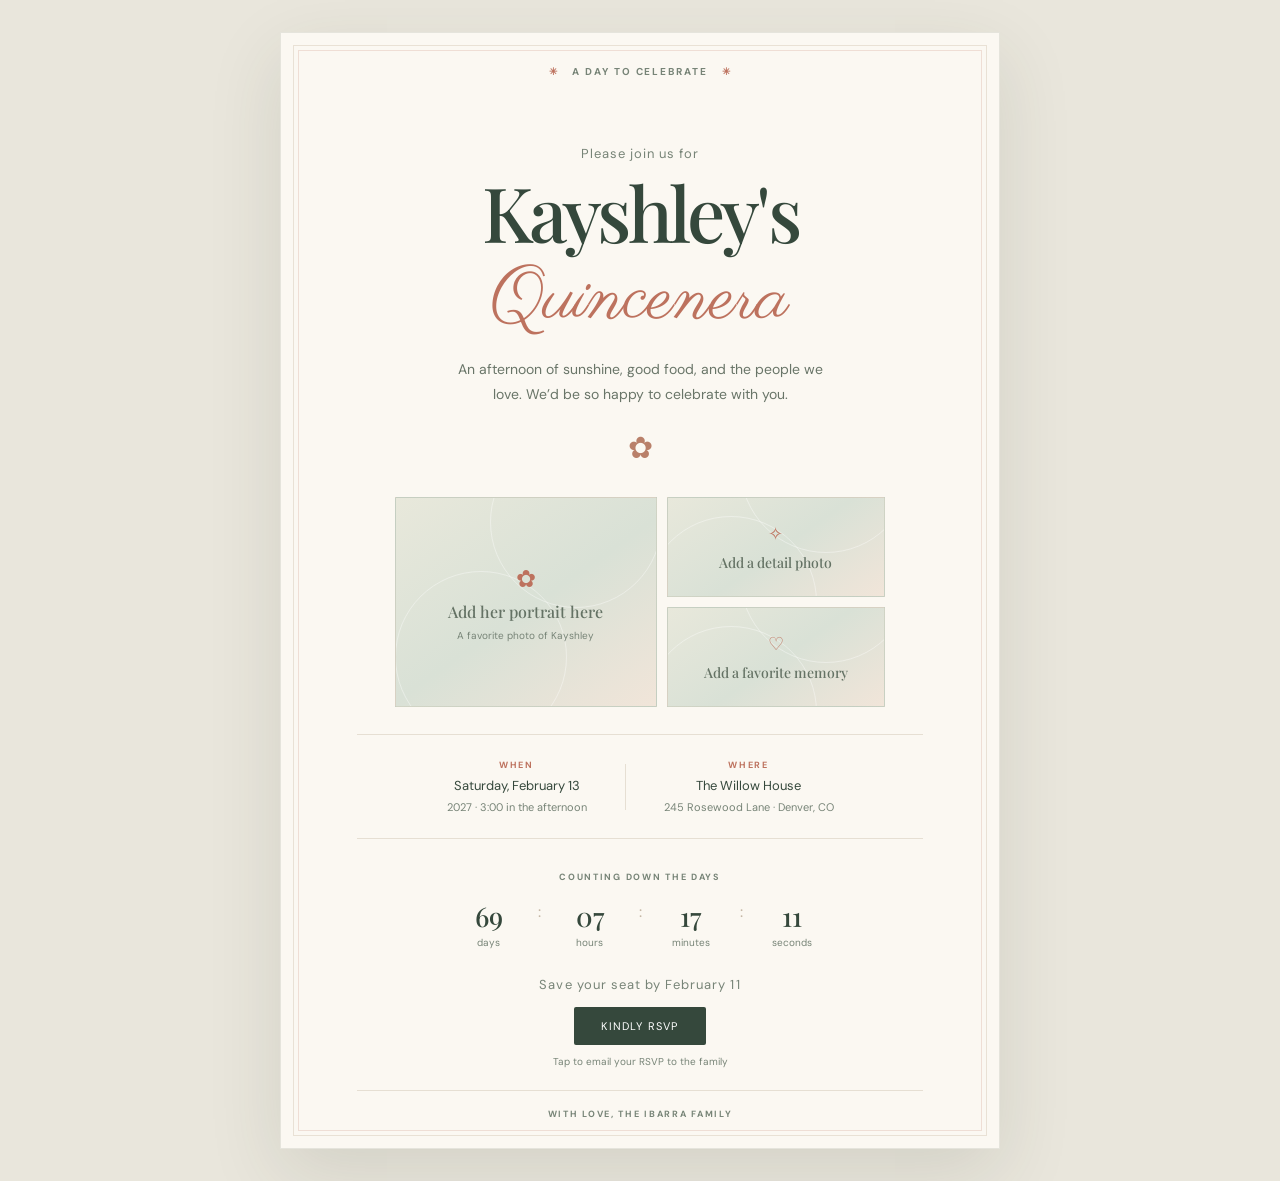
==== index.html @ 603f4be7 "Add files via upload" ====
<!doctype html>
<html lang="en">
  <head>
    <meta charset="utf-8" />
    <meta name="viewport" content="width=device-width, initial-scale=1" />
    <meta name="theme-color" content="#f7f1e9" />
    <meta name="description" content="A little invitation to a very special day." />
    <title>You're Invited — Kayshley's Quincenera</title>
    <link rel="preconnect" href="https://fonts.googleapis.com" />
    <link rel="preconnect" href="https://fonts.gstatic.com" crossorigin />
    <link href="https://fonts.googleapis.com/css2?family=DM+Sans:wght@400;500;600;700&family=Playfair+Display:ital,wght@0,500;0,600;0,700;1,500&family=Parisienne&display=swap" rel="stylesheet" />
    <link rel="stylesheet" href="style.css" />
    <script src="script.js" defer></script>
  </head>
  <body>
    <main class="invite-card">
      <div class="topline"><span class="ornament">✳</span> A DAY TO CELEBRATE <span class="ornament">✳</span></div>
      <section class="hero" aria-labelledby="invite-title">
        <p class="eyebrow">Please join us for</p>
        <h1 id="invite-title">Kayshley's<br /><em>Quincenera</em></h1>
        <p class="intro">An afternoon of sunshine, good food, and the people we love. We’d be so happy to celebrate with you.</p>
        <div class="floral" aria-hidden="true">✿</div>
      </section>

      <!-- Photo placeholders: replace each .photo-placeholder div with an img tag.
           Example: <img class="event-photo" src="images/kayshley-portrait.jpg" alt="Kayshley in her quinceañera dress" /> -->
      <section class="photo-gallery" aria-label="Photos for the celebration">
        <div class="photo-placeholder photo-feature" role="img" aria-label="Placeholder for Kayshley's portrait">
          <span class="photo-icon" aria-hidden="true">✿</span>
          <span class="photo-title">Add her portrait here</span>
          <span class="photo-hint">A favorite photo of Kayshley</span>
        </div>
        <div class="photo-side">
          <div class="photo-placeholder photo-small photo-detail" role="img" aria-label="Placeholder for a detail photo">
            <span class="photo-icon" aria-hidden="true">✧</span>
            <span class="photo-title">Add a detail photo</span>
          </div>
          <div class="photo-placeholder photo-small photo-memory" role="img" aria-label="Placeholder for a favorite memory photo">
            <span class="photo-icon" aria-hidden="true">♡</span>
            <span class="photo-title">Add a favorite memory</span>
          </div>
        </div>
      </section>

      <section class="details" aria-label="Event details">
        <div class="detail"><span class="detail-label">WHEN</span><span>Saturday, February 13</span><span>2027 · 3:00 in the afternoon</span></div>
        <span class="divider" aria-hidden="true"></span>
        <div class="detail"><span class="detail-label">WHERE</span><span>The Willow House</span><span>245 Rosewood Lane · Denver, CO</span></div>
      </section>

      <section class="countdown-wrap" aria-label="Countdown to the party">
        <p class="detail-label">COUNTING DOWN THE DAYS</p>
        <div class="countdown" id="countdown">
          <div><strong id="days">—</strong><span>days</span></div><i>:</i>
          <div><strong id="hours">—</strong><span>hours</span></div><i>:</i>
          <div><strong id="minutes">—</strong><span>minutes</span></div><i>:</i>
          <div><strong id="seconds">—</strong><span>seconds</span></div>
        </div>
      </section>

      <section class="rsvp">
        <p>Save your seat by February 11</p>
        <!-- This email-based RSVP opens the guest's email app; they still need to send it. -->
        <a class="button" href="mailto:KXV2027@gmail.com?subject=RSVP%20for%20Kayshley's%20Quincea%C3%B1era&amp;body=Guest%20name%3A%0D%0ANumber%20attending%3A%0D%0AWill%20you%20be%20joining%20us%3F%20(Yes%2FNo)%3A%0D%0AAny%20message%20for%20Kayshley%3F%0D%0A">Kindly RSVP</a>
        <span class="rsvp-note">Tap to email your RSVP to the family</span>
      </section>
      <footer>WITH LOVE, THE IBARRA FAMILY</footer>
    </main>
  </body>
</html>
---- style.css ----
:root {
  color-scheme: light;
  --paper: #fbf8f2;
  --ink: #35483c;
  --muted: #778477;
  --accent: #bd725e;
  --line: #e6dfd3;
}

* { box-sizing: border-box; }
body {
  min-height: 100vh;
  margin: 0;
  padding: 32px 18px;
  display: grid;
  place-items: center;
  background: #e9e6dc;
  color: var(--ink);
  font-family: "DM Sans", sans-serif;
}
.invite-card {
  width: min(100%, 720px);
  padding: 32px clamp(24px, 8vw, 76px) 28px;
  overflow: hidden;
  text-align: center;
  background: var(--paper);
  border: 1px solid rgba(91, 106, 84, .14);
  box-shadow: 0 24px 70px rgba(51, 57, 45, .12);
  position: relative;
}
.invite-card::before, .invite-card::after {
  content: "";
  position: absolute;
  inset: 12px;
  border: 1px solid #e9e1d5;
  pointer-events: none;
}
.invite-card::after { inset: 17px; border-color: rgba(189, 114, 94, .2); }
.topline, footer, .detail-label { letter-spacing: .19em; font-size: 10px; font-weight: 700; }
.topline { color: var(--muted); position: relative; z-index: 1; }
.ornament { color: var(--accent); margin: 0 10px; }
.hero { padding: 54px 0 30px; position: relative; }
.eyebrow, .rsvp p { font-size: 13px; letter-spacing: .08em; color: var(--muted); }
h1 { margin: 12px 0 18px; font: 500 clamp(48px, 9vw, 76px)/.98 "Playfair Display", Georgia, serif; letter-spacing: -.045em; }
h1 em { color: var(--accent); font: 400 clamp(48px, 9vw, 72px)/1.05 "Parisienne", cursive; letter-spacing: 0; }
.intro { max-width: 390px; margin: 0 auto; color: #697568; font-size: 14px; line-height: 1.75; }
.floral { margin-top: 22px; color: #b9806a; font-size: 30px; }
.photo-gallery { display: grid; grid-template-columns: 1.2fr 1fr; gap: 10px; margin: 0 auto 27px; max-width: 490px; }
.photo-side { display: grid; grid-template-rows: 1fr 1fr; gap: 10px; }
.photo-placeholder { min-height: 210px; display: flex; flex-direction: column; justify-content: center; align-items: center; gap: 7px; padding: 16px; position: relative; overflow: hidden; border: 1px solid rgba(91, 106, 84, .16); color: #647264; background: linear-gradient(145deg, #e8e8db, #d9e1d6 52%, #f1e5d9); }
.photo-placeholder::before, .photo-placeholder::after { content: ""; position: absolute; width: 170px; height: 170px; border: 1px solid rgba(255,255,255,.38); border-radius: 50%; }
.photo-placeholder::before { transform: translate(-45px, 55px); }
.photo-placeholder::after { transform: translate(50px, -80px); }
.photo-icon, .photo-title, .photo-hint { position: relative; z-index: 1; }
.photo-icon { color: var(--accent); font-size: 24px; }
.photo-title { font: 500 16px "Playfair Display", Georgia, serif; }
.photo-hint { font-size: 10px; color: #778477; }
.photo-small { min-height: 100px; }
.photo-small .photo-icon { font-size: 18px; }
.photo-small .photo-title { font-size: 14px; }
.event-photo { display: block; width: 100%; height: 100%; min-height: 210px; object-fit: cover; }
.details { display: flex; align-items: center; justify-content: center; gap: 38px; border-block: 1px solid var(--line); padding: 24px 0; }
.detail { display: grid; gap: 6px; font-size: 13px; }
.detail-label { color: var(--accent); font-size: 9px; }
.detail span:not(.detail-label) + span { color: var(--muted); font-size: 11px; }
.divider { height: 46px; width: 1px; background: var(--line); }
.countdown-wrap { padding: 23px 0 17px; }
.countdown-wrap .detail-label { color: var(--muted); }
.countdown { display: flex; justify-content: center; align-items: start; gap: clamp(11px, 3vw, 25px); margin-top: 15px; }
.countdown div { display: grid; gap: 2px; min-width: 48px; }
.countdown strong { font: 500 27px "Playfair Display", Georgia, serif; }
.countdown span { color: var(--muted); font-size: 10px; }
.countdown i { padding-top: 3px; color: #c5b8a6; font-style: normal; }
.rsvp { padding: 10px 0 22px; }
.rsvp p { margin: 0 0 14px; }
.button { display: inline-block; padding: 12px 27px; border-radius: 2px; background: var(--ink); color: white; text-decoration: none; font-size: 11px; letter-spacing: .11em; text-transform: uppercase; transition: background .2s, transform .2s; }
.button:hover { background: var(--accent); transform: translateY(-2px); }
.rsvp-note { display: block; margin-top: 10px; color: var(--muted); font-size: 10px; }
footer { padding-top: 17px; border-top: 1px solid var(--line); color: var(--muted); font-size: 9px; }
@media (max-width: 520px) {
  body { padding: 14px 10px; }
  .invite-card { padding: 28px 25px 24px; }
  .hero { padding-top: 45px; }
  .details { gap: 16px; }
  .photo-gallery { gap: 7px; margin-bottom: 22px; }
  .photo-side { gap: 7px; }
  .photo-placeholder { min-height: 170px; padding: 9px; }
  .photo-small { min-height: 81px; }
  .photo-title { font-size: 14px; }
  .photo-hint { font-size: 9px; }
  .detail { font-size: 12px; }
  .detail span:not(.detail-label) + span { font-size: 10px; }
}
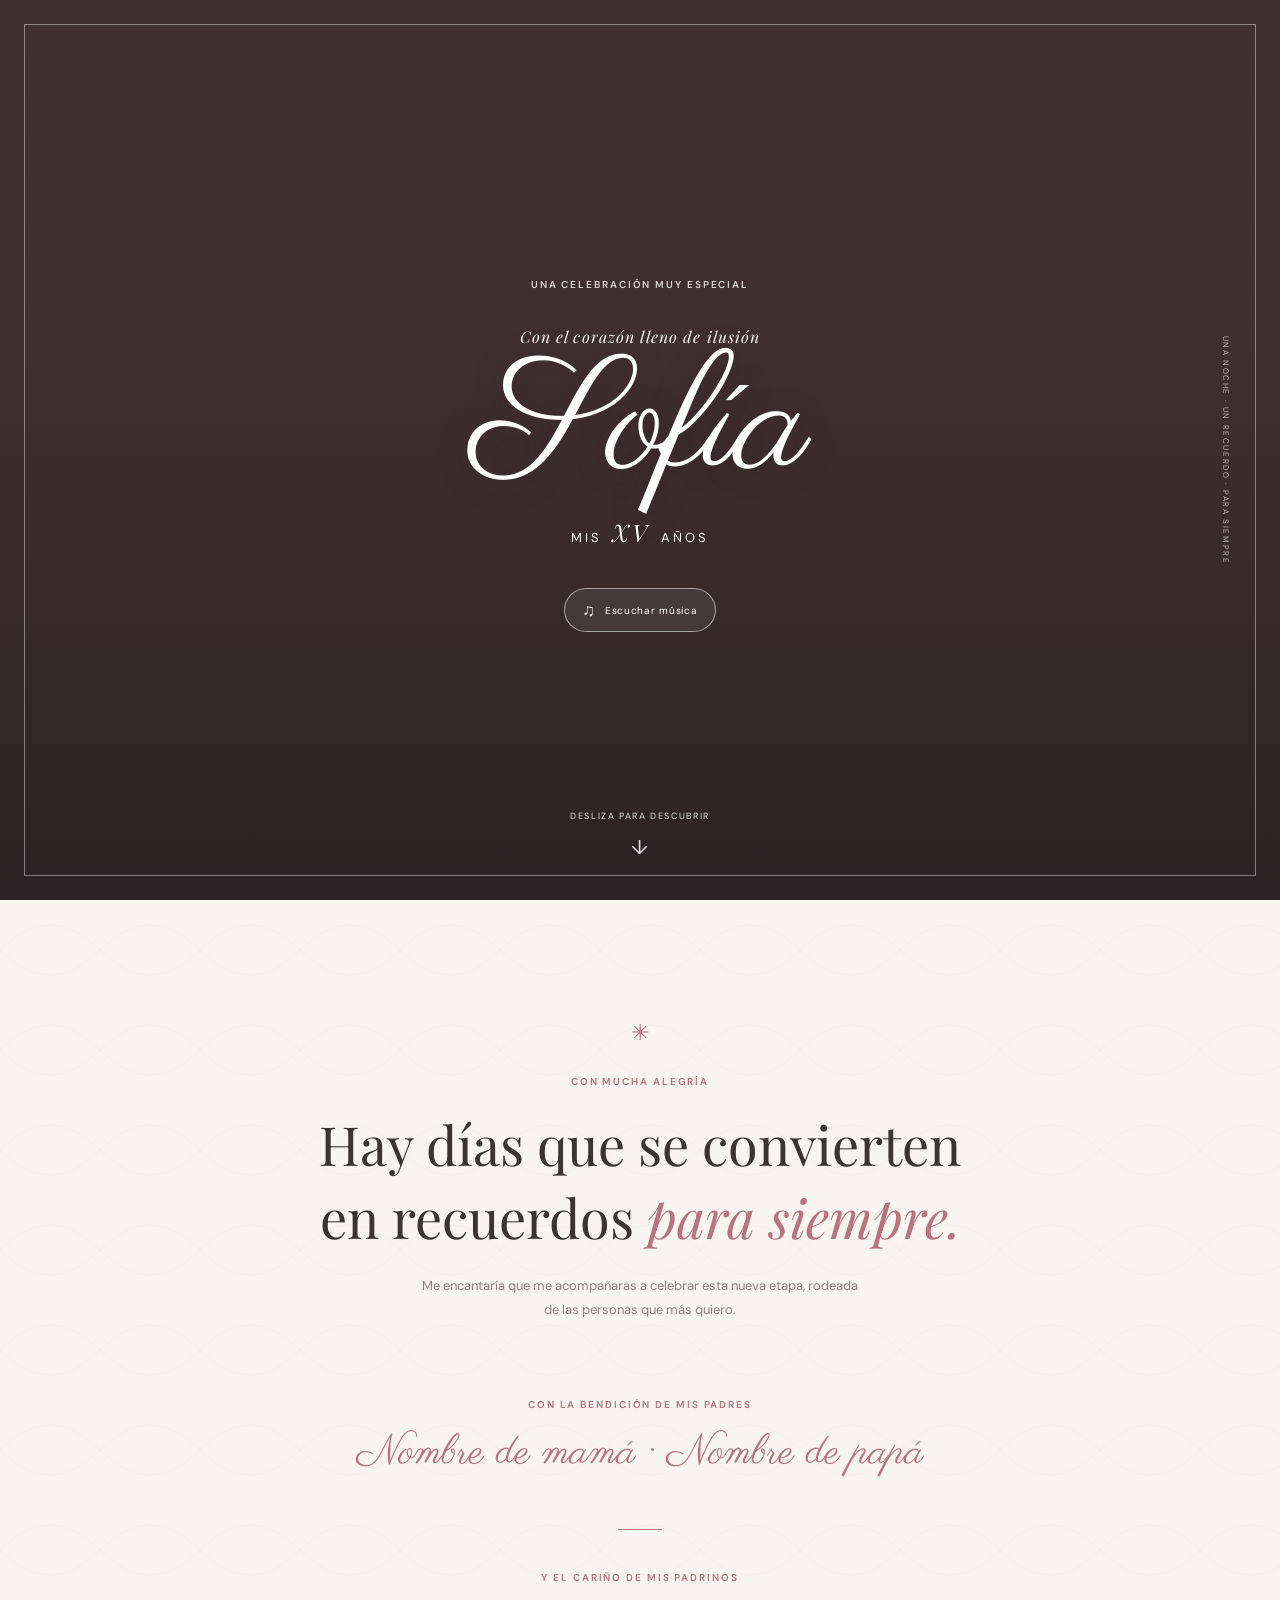
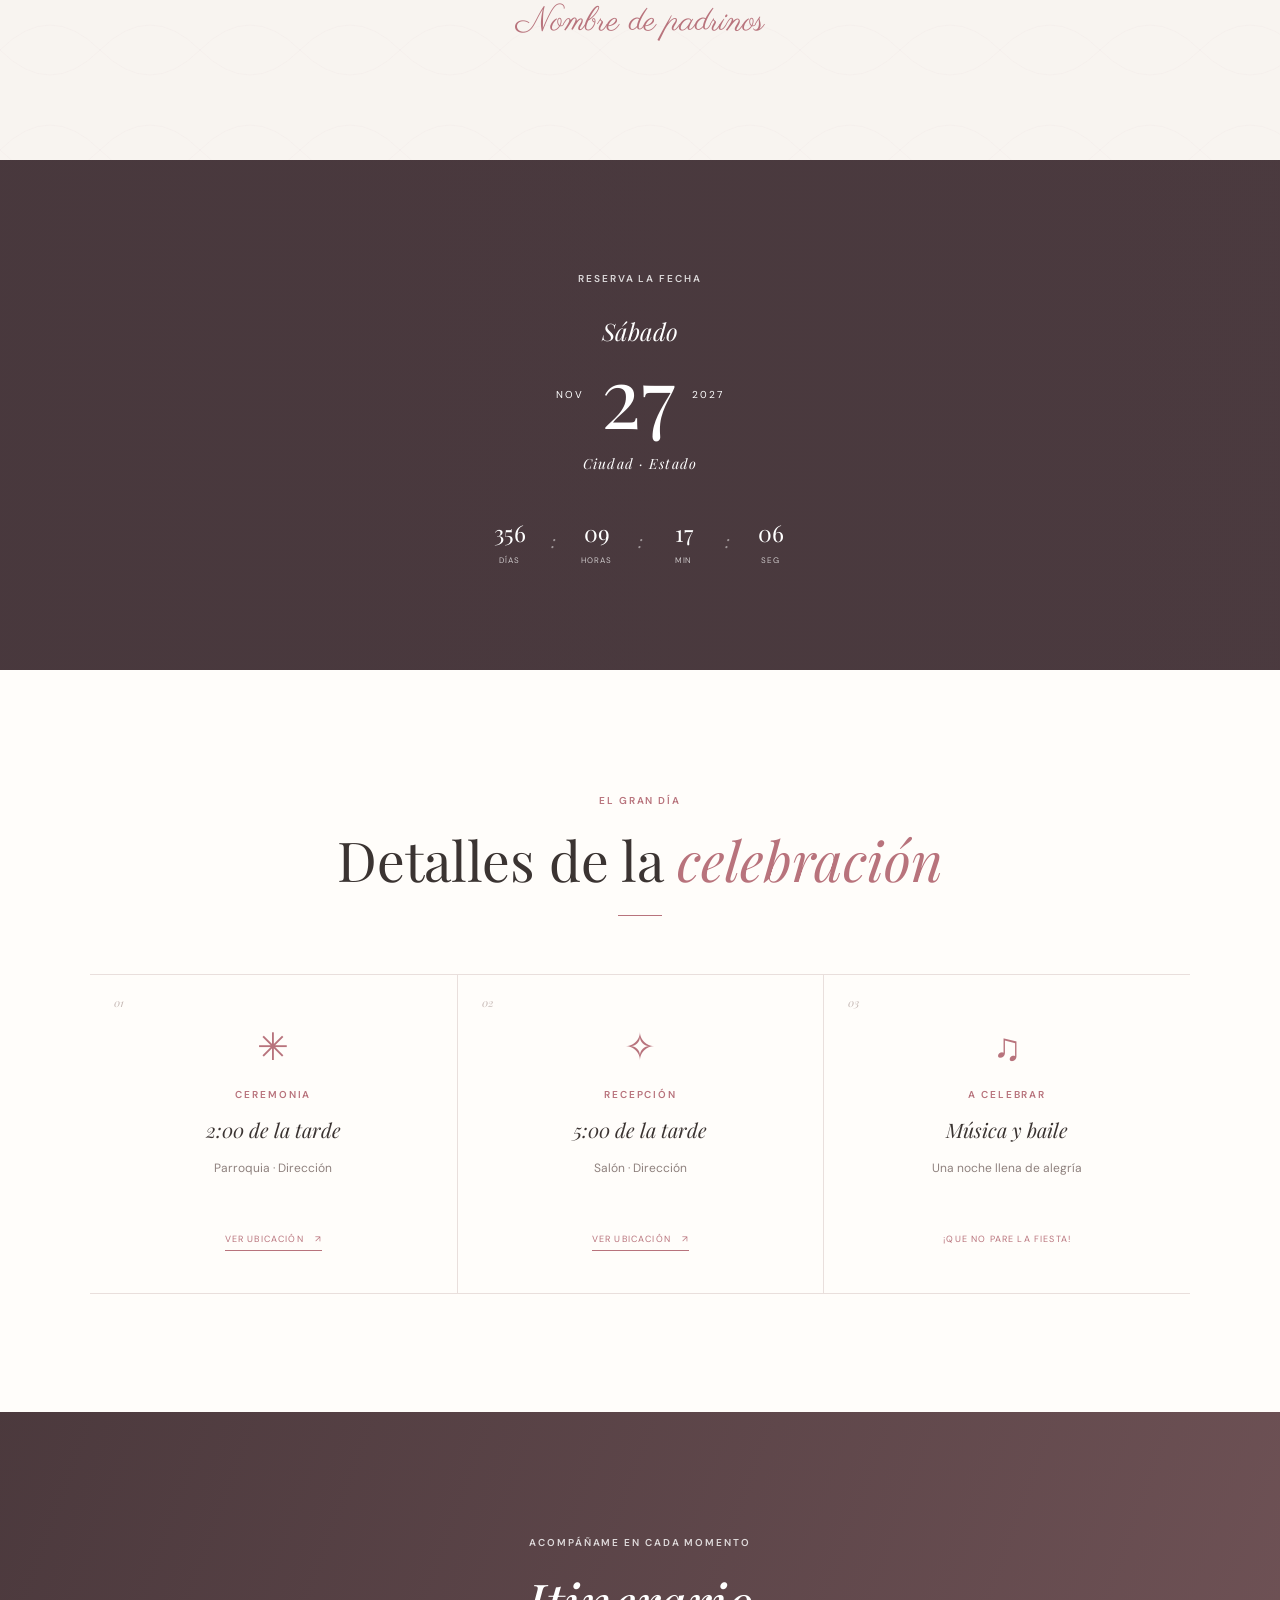
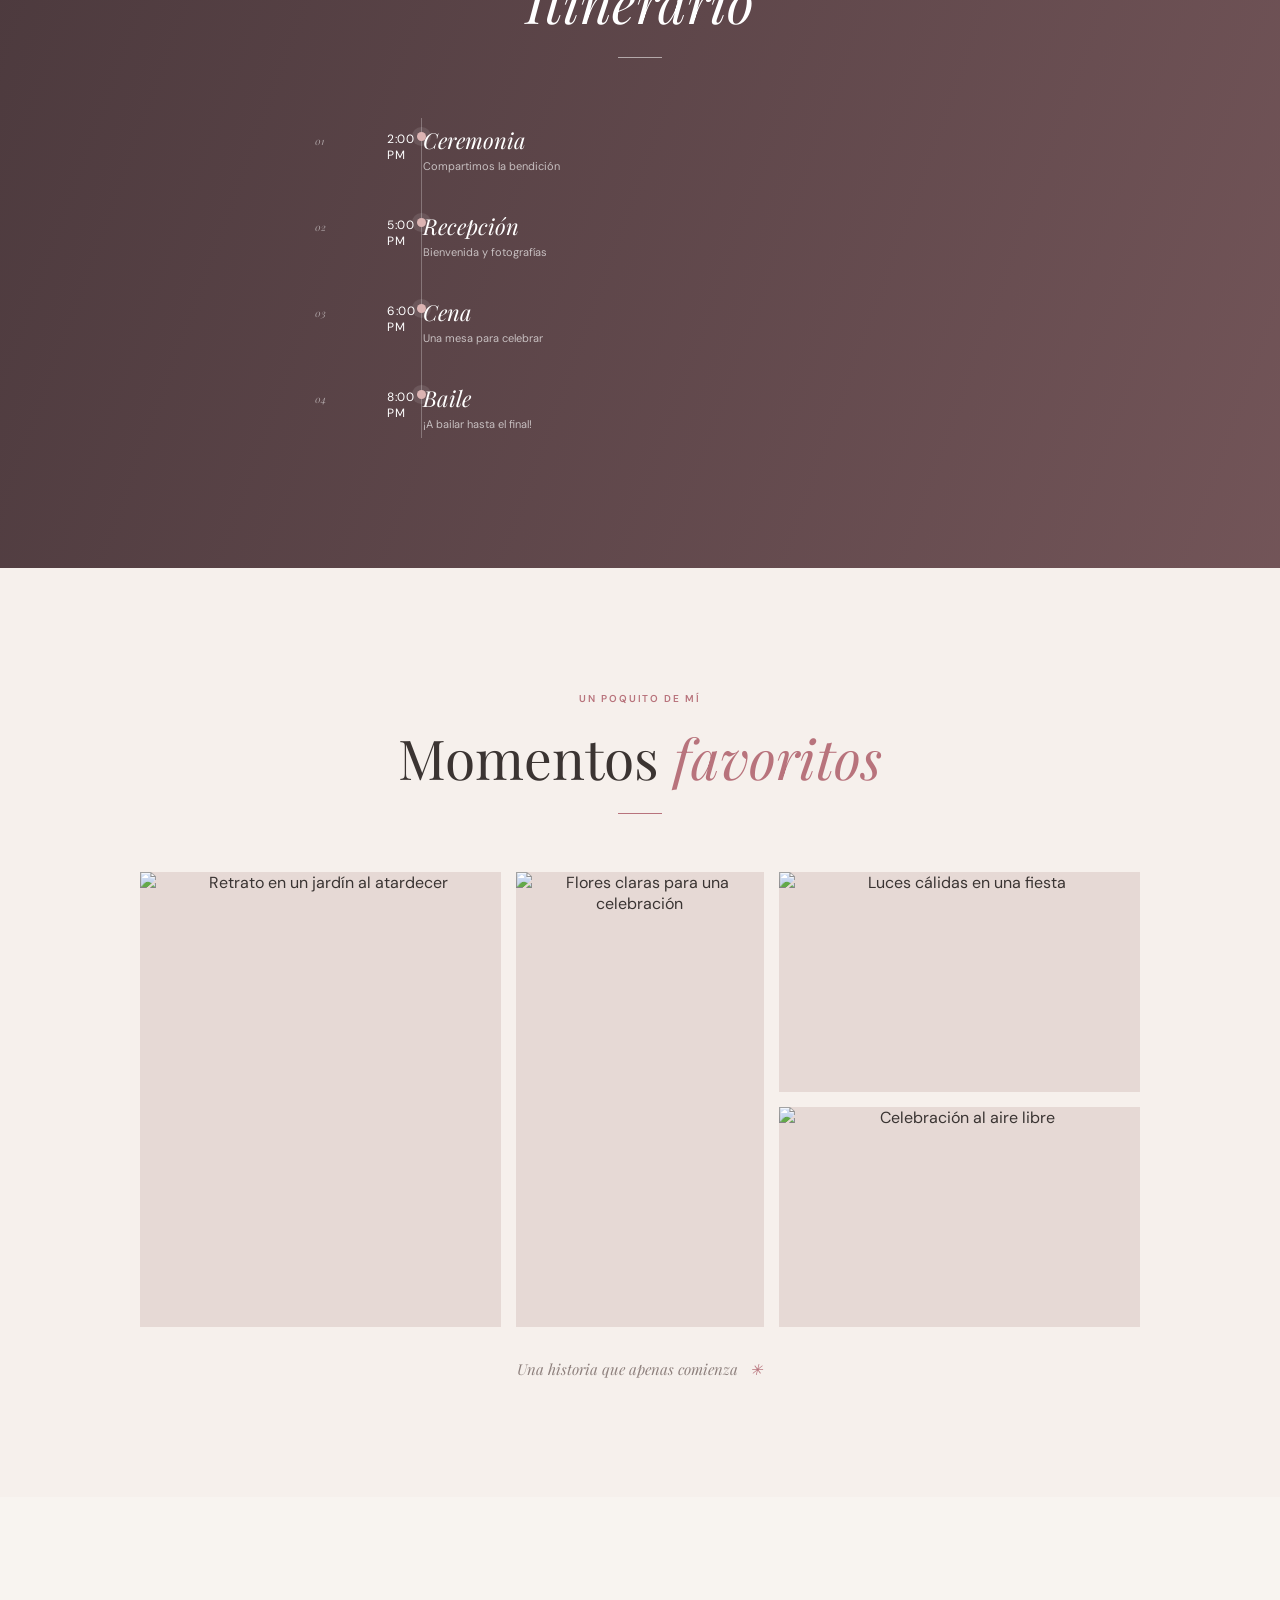
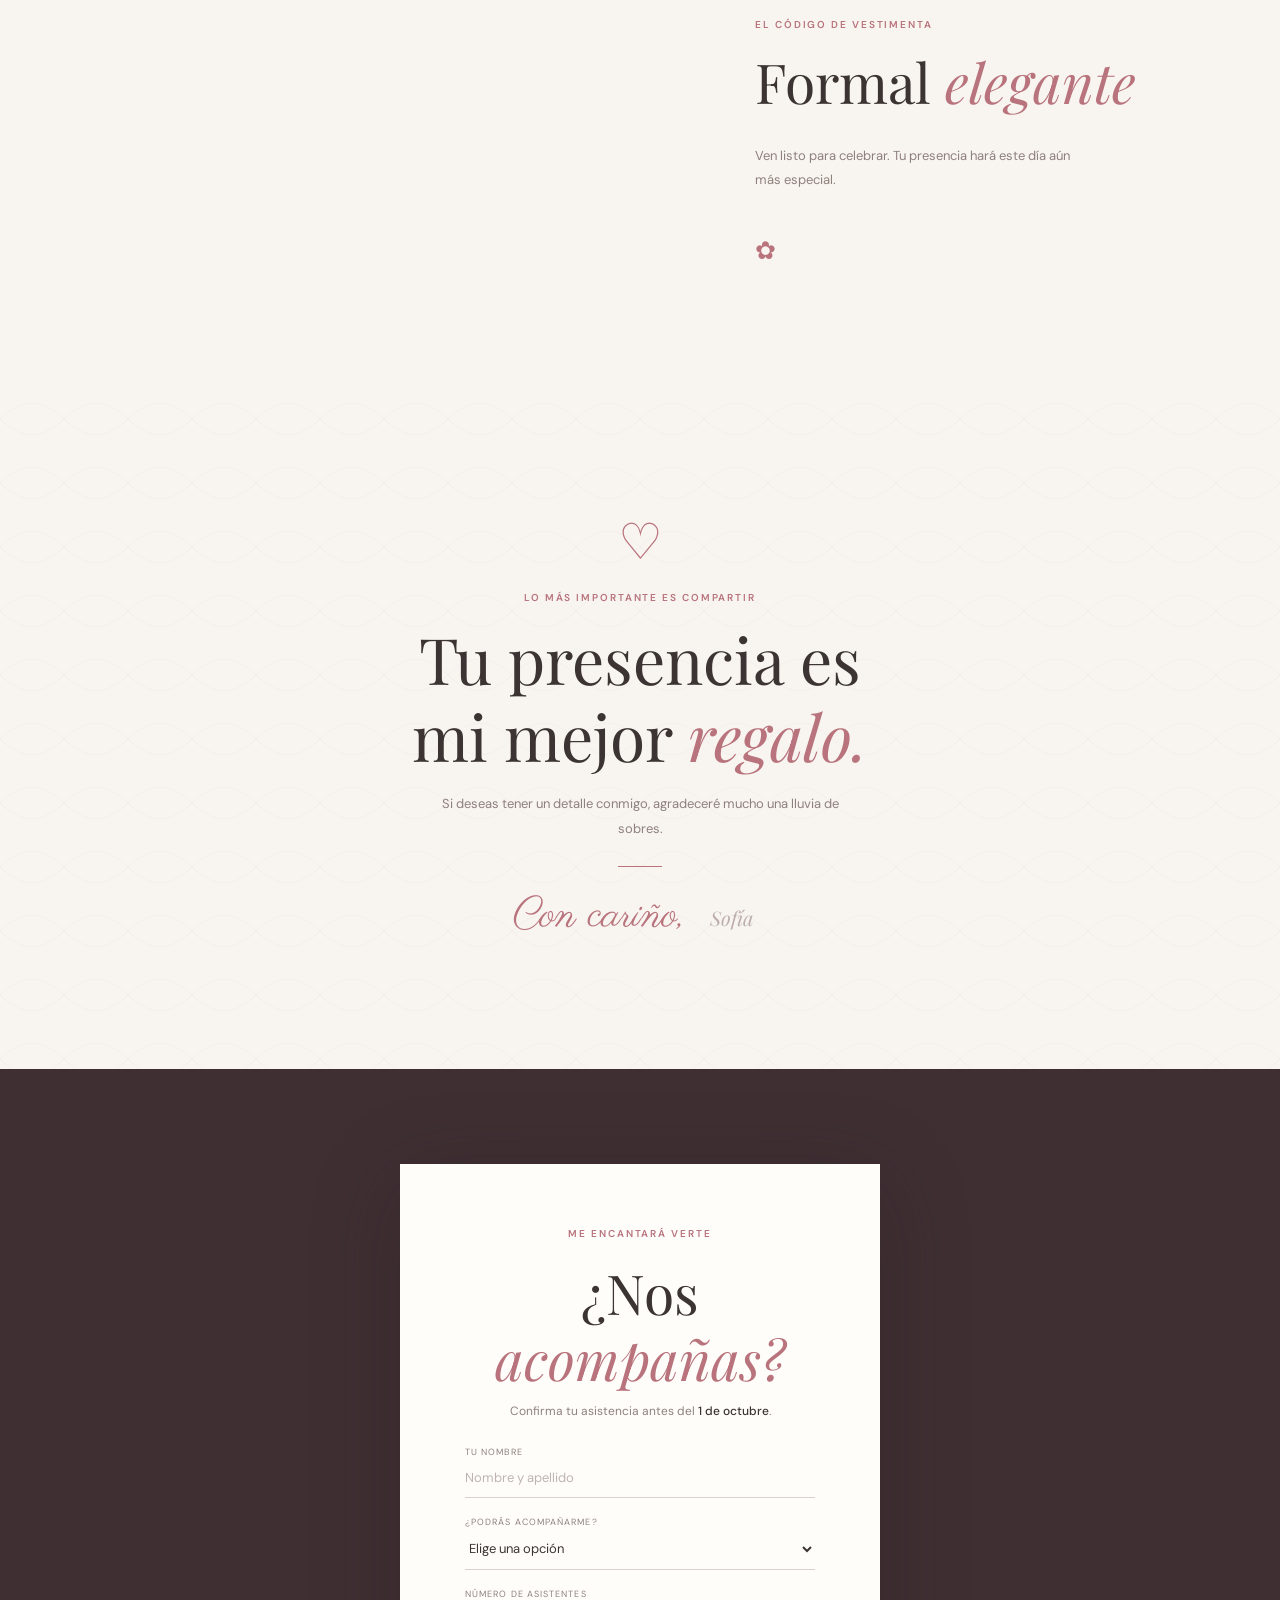
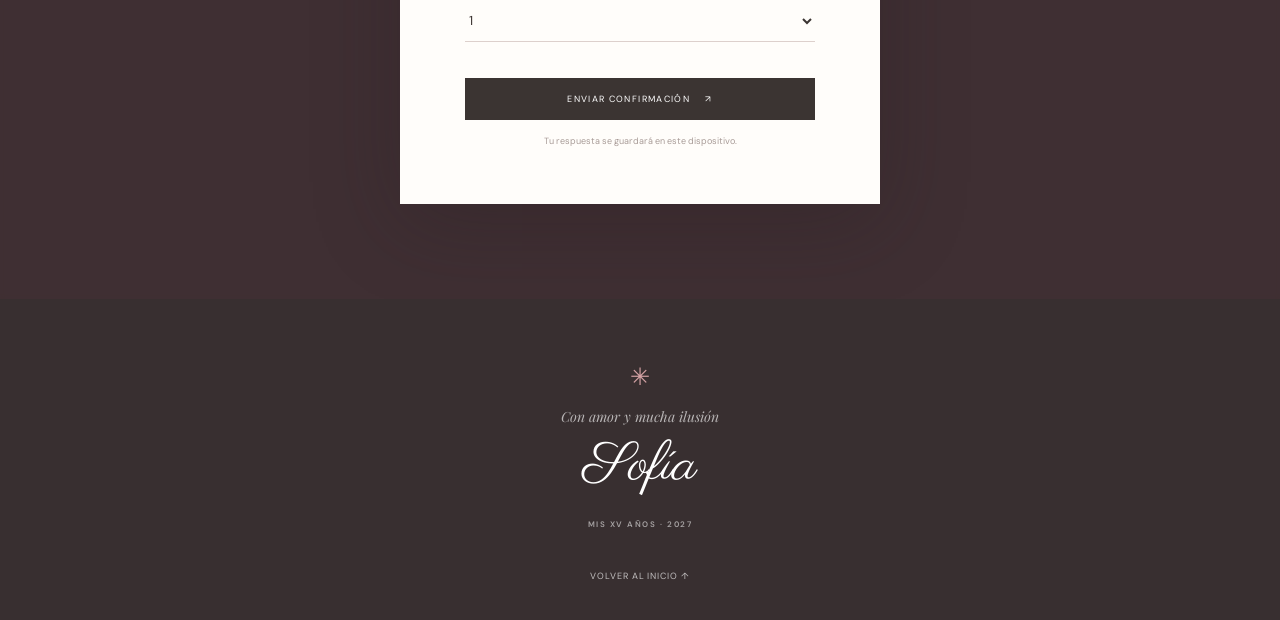
==== commit e4a3e286: "Add files via upload" ====
--- a/index.html
+++ b/index.html
@@ -1,70 +1,105 @@
 <!doctype html>
-<html lang="en">
-  <head>
-    <meta charset="utf-8" />
-    <meta name="viewport" content="width=device-width, initial-scale=1" />
-    <meta name="theme-color" content="#f7f1e9" />
-    <meta name="description" content="A little invitation to a very special day." />
-    <title>You're Invited — Kayshley's Quincenera</title>
-    <link rel="preconnect" href="https://fonts.googleapis.com" />
-    <link rel="preconnect" href="https://fonts.gstatic.com" crossorigin />
-    <link href="https://fonts.googleapis.com/css2?family=DM+Sans:wght@400;500;600;700&family=Playfair+Display:ital,wght@0,500;0,600;0,700;1,500&family=Parisienne&display=swap" rel="stylesheet" />
-    <link rel="stylesheet" href="style.css" />
-    <script src="script.js" defer></script>
-  </head>
-  <body>
-    <main class="invite-card">
-      <div class="topline"><span class="ornament">✳</span> A DAY TO CELEBRATE <span class="ornament">✳</span></div>
-      <section class="hero" aria-labelledby="invite-title">
-        <p class="eyebrow">Please join us for</p>
-        <h1 id="invite-title">Kayshley's<br /><em>Quincenera</em></h1>
-        <p class="intro">An afternoon of sunshine, good food, and the people we love. We’d be so happy to celebrate with you.</p>
-        <div class="floral" aria-hidden="true">✿</div>
-      </section>
+<html lang="es">
+<head>
+  <meta charset="utf-8" />
+  <meta name="viewport" content="width=device-width, initial-scale=1" />
+  <meta name="theme-color" content="#f8f2ef" />
+  <meta name="description" content="Una invitación digital para celebrar unos XV años inolvidables." />
+  <title>Mis XV años · Sofía</title>
+  <link rel="preconnect" href="https://fonts.googleapis.com" />
+  <link rel="preconnect" href="https://fonts.gstatic.com" crossorigin />
+  <link href="https://fonts.googleapis.com/css2?family=DM+Sans:wght@400;500;600&family=Playfair+Display:ital,wght@0,400;0,500;0,600;1,400;1,500&family=Parisienne&display=swap" rel="stylesheet" />
+  <link rel="stylesheet" href="styles.css" />
+  <script src="content.js" defer></script>
+  <script src="script.js" defer></script>
+</head>
+<body>
+  <div class="loading-screen" aria-hidden="true"><span class="loader-mark">S</span><span>Una noche para recordar</span></div>
+  <main>
+    <section class="hero" id="inicio" aria-label="Portada de la invitación">
+      <div class="hero-photo"></div><div class="hero-shade"></div>
+      <div class="hero-frame"></div>
+      <div class="hero-copy reveal">
+        <p class="eyebrow light" data-content="occasion">Una celebración muy especial</p>
+        <p class="hero-small">Con el corazón lleno de ilusión</p>
+        <h1 data-content="name">Sofía</h1>
+        <span class="hero-age">mis <i>XV</i> años</span>
+        <button class="music-button" type="button" aria-label="Reproducir música" aria-pressed="false"><span class="music-icon">♫</span><span class="music-label">Escuchar música</span></button>
+        <a class="scroll-cue" href="#bienvenida"><span>Desliza para descubrir</span><i>↓</i></a>
+      </div>
+      <div class="hero-side-note">Una noche · Un recuerdo · Para siempre</div>
+    </section>
 
-      <!-- Photo placeholders: replace each .photo-placeholder div with an img tag.
-           Example: <img class="event-photo" src="images/kayshley-portrait.jpg" alt="Kayshley in her quinceañera dress" /> -->
-      <section class="photo-gallery" aria-label="Photos for the celebration">
-        <div class="photo-placeholder photo-feature" role="img" aria-label="Placeholder for Kayshley's portrait">
-          <span class="photo-icon" aria-hidden="true">✿</span>
-          <span class="photo-title">Add her portrait here</span>
-          <span class="photo-hint">A favorite photo of Kayshley</span>
-        </div>
-        <div class="photo-side">
-          <div class="photo-placeholder photo-small photo-detail" role="img" aria-label="Placeholder for a detail photo">
-            <span class="photo-icon" aria-hidden="true">✧</span>
-            <span class="photo-title">Add a detail photo</span>
-          </div>
-          <div class="photo-placeholder photo-small photo-memory" role="img" aria-label="Placeholder for a favorite memory photo">
-            <span class="photo-icon" aria-hidden="true">♡</span>
-            <span class="photo-title">Add a favorite memory</span>
-          </div>
-        </div>
-      </section>
+    <section class="welcome section-pad" id="bienvenida">
+      <div class="ornament">✳</div>
+      <p class="eyebrow reveal">Con mucha alegría</p>
+      <h2 class="welcome-quote reveal">Hay días que se convierten<br />en recuerdos <em>para siempre.</em></h2>
+      <p class="body-copy reveal">Me encantaría que me acompañaras a celebrar esta nueva etapa, rodeada de las personas que más quiero.</p>
+      <div class="names-block reveal">
+        <span class="eyebrow">Con la bendición de mis padres</span>
+        <p class="script-names" data-content="parents">Nombre de mamá <span>&</span> nombre de papá</p>
+        <span class="tiny-rule"></span>
+        <span class="eyebrow">Y el cariño de mis padrinos</span>
+        <p class="script-names smaller" data-content="godparents">Nombre de padrinos</p>
+      </div>
+    </section>
 
-      <section class="details" aria-label="Event details">
-        <div class="detail"><span class="detail-label">WHEN</span><span>Saturday, February 13</span><span>2027 · 3:00 in the afternoon</span></div>
-        <span class="divider" aria-hidden="true"></span>
-        <div class="detail"><span class="detail-label">WHERE</span><span>The Willow House</span><span>245 Rosewood Lane · Denver, CO</span></div>
-      </section>
+    <section class="date-band">
+      <div class="date-photo"></div><div class="date-overlay"></div>
+      <div class="date-content reveal">
+        <span class="eyebrow light">Reserva la fecha</span>
+        <p class="date-day" data-content="dateDay">Sábado</p>
+        <div class="date-number"><span data-content="dateMonth">OCT</span><strong data-content="dateNumber">17</strong><span data-content="dateYear">2026</span></div>
+        <p class="date-location" data-content="city">Ciudad · Estado</p>
+        <div class="countdown" aria-label="Cuenta regresiva"><div><strong data-count="days">000</strong><span>días</span></div><i>:</i><div><strong data-count="hours">00</strong><span>horas</span></div><i>:</i><div><strong data-count="minutes">00</strong><span>min</span></div><i>:</i><div><strong data-count="seconds">00</strong><span>seg</span></div></div>
+      </div>
+    </section>
 
-      <section class="countdown-wrap" aria-label="Countdown to the party">
-        <p class="detail-label">COUNTING DOWN THE DAYS</p>
-        <div class="countdown" id="countdown">
-          <div><strong id="days">—</strong><span>days</span></div><i>:</i>
-          <div><strong id="hours">—</strong><span>hours</span></div><i>:</i>
-          <div><strong id="minutes">—</strong><span>minutes</span></div><i>:</i>
-          <div><strong id="seconds">—</strong><span>seconds</span></div>
-        </div>
-      </section>
+    <section class="celebration section-pad">
+      <div class="section-heading reveal"><span class="eyebrow">El gran día</span><h2>Detalles de la <em>celebración</em></h2><span class="tiny-rule"></span></div>
+      <div class="event-cards">
+        <article class="event-card reveal"><div class="event-index">01</div><div class="event-icon">✳</div><p class="eyebrow">Ceremonia</p><h3 data-content="ceremonyTime">2:00 de la tarde</h3><p class="event-place" data-content="ceremonyPlace">Parroquia · Dirección</p><a class="text-link" data-map="ceremony" href="#">Ver ubicación <span>↗</span></a></article>
+        <article class="event-card reveal"><div class="event-index">02</div><div class="event-icon">✧</div><p class="eyebrow">Recepción</p><h3 data-content="receptionTime">5:00 de la tarde</h3><p class="event-place" data-content="receptionPlace">Salón · Dirección</p><a class="text-link" data-map="reception" href="#">Ver ubicación <span>↗</span></a></article>
+        <article class="event-card reveal"><div class="event-index">03</div><div class="event-icon">♫</div><p class="eyebrow">A celebrar</p><h3 data-content="musicAct">Música y baile</h3><p class="event-place" data-content="musicNote">Una noche llena de alegría</p><span class="text-link static">¡Que no pare la fiesta!</span></article>
+      </div>
+    </section>
 
-      <section class="rsvp">
-        <p>Save your seat by February 11</p>
-        <!-- This email-based RSVP opens the guest's email app; they still need to send it. -->
-        <a class="button" href="mailto:KXV2027@gmail.com?subject=RSVP%20for%20Kayshley's%20Quincea%C3%B1era&amp;body=Guest%20name%3A%0D%0ANumber%20attending%3A%0D%0AWill%20you%20be%20joining%20us%3F%20(Yes%2FNo)%3A%0D%0AAny%20message%20for%20Kayshley%3F%0D%0A">Kindly RSVP</a>
-        <span class="rsvp-note">Tap to email your RSVP to the family</span>
-      </section>
-      <footer>WITH LOVE, THE IBARRA FAMILY</footer>
-    </main>
-  </body>
+    <section class="schedule-section">
+      <div class="schedule-photo"></div><div class="schedule-tint"></div>
+      <div class="schedule-wrap section-pad">
+        <div class="section-heading reveal"><span class="eyebrow light">Acompáñame en cada momento</span><h2>Itinerario</h2><span class="tiny-rule"></span></div>
+        <div class="timeline" id="timeline"></div>
+      </div>
+    </section>
+
+    <section class="gallery-section section-pad">
+      <div class="section-heading reveal"><span class="eyebrow">Un poquito de mí</span><h2>Momentos <em>favoritos</em></h2><span class="tiny-rule"></span></div>
+      <div class="gallery-grid" id="gallery"></div>
+      <p class="gallery-caption">Una historia que apenas comienza <span>✳</span></p>
+    </section>
+
+    <section class="dress-code">
+      <div class="dress-image"></div><div class="dress-copy reveal"><span class="eyebrow">El código de vestimenta</span><h2>Formal <em>elegante</em></h2><p>Ven listo para celebrar. Tu presencia hará este día aún más especial.</p><div class="dress-flower">✿</div></div>
+    </section>
+
+    <section class="gift section-pad">
+      <div class="gift-icon reveal">♡</div><p class="eyebrow reveal">Lo más importante es compartir</p><h2 class="reveal">Tu presencia es<br />mi mejor <em>regalo.</em></h2><p class="body-copy reveal">Si deseas tener un detalle conmigo, agradeceré mucho una lluvia de sobres.</p><span class="tiny-rule"></span><p class="script-names reveal">Con cariño, <span data-content="name">Sofía</span></p>
+    </section>
+
+    <section class="rsvp-section" id="rsvp">
+      <div class="rsvp-photo"></div><div class="rsvp-overlay"></div>
+      <div class="rsvp-panel reveal"><span class="eyebrow">Me encantará verte</span><h2>¿Nos <em>acompañas?</em></h2><p>Confirma tu asistencia antes del <strong data-content="rsvpDeadline">1 de octubre</strong>.</p>
+        <form id="rsvp-form">
+          <label>Tu nombre<input name="guest" autocomplete="name" placeholder="Nombre y apellido" required /></label>
+          <label>¿Podrás acompañarme?<select name="attendance" required><option value="" disabled selected>Elige una opción</option><option value="yes">¡Sí, ahí estaré!</option><option value="no">Lo siento, no podré asistir</option></select></label>
+          <label class="guest-count-wrap">Número de asistentes<select name="guests"><option>1</option><option>2</option><option>3</option><option>4</option></select></label>
+          <button class="submit-button" type="submit">Enviar confirmación <span>↗</span></button>
+          <p class="form-note">Tu respuesta se guardará en este dispositivo.</p>
+        </form><div class="rsvp-success" role="status" hidden>¡Gracias! Tu respuesta quedó guardada.</div>
+      </div>
+    </section>
+    <footer><span class="footer-flower">✳</span><p>Con amor y mucha ilusión</p><h2 data-content="name">Sofía</h2><span class="eyebrow">Mis XV años · <span data-content="dateYear">2026</span></span><a href="#inicio" class="back-top">Volver al inicio ↑</a></footer>
+  </main>
+  <audio id="event-song" preload="none"></audio>
+</body>
 </html>
--- a/styles.css
+++ b/styles.css
@@ -0,0 +1 @@
+:root{--ink:#3b3432;--muted:#8e807d;--rose:#b8737c;--blush:#ead5d2;--cream:#f8f4f0;--paper:#fffdfa;--serif:"Playfair Display",Georgia,serif;--sans:"DM Sans",sans-serif;--script:"Parisienne",cursive}*{box-sizing:border-box}html{scroll-behavior:smooth}body{margin:0;background:var(--paper);color:var(--ink);font-family:var(--sans);font-weight:400}button,input,select{font:inherit}a{color:inherit}.loading-screen{position:fixed;inset:0;z-index:20;background:var(--cream);display:flex;flex-direction:column;align-items:center;justify-content:center;gap:12px;color:var(--muted);font-family:var(--serif);font-size:12px;letter-spacing:.12em;transition:opacity .7s,visibility .7s}.loader-mark{font:54px var(--script);color:var(--rose)}.loading-screen.loaded{opacity:0;visibility:hidden}.hero{height:min(920px,100svh);min-height:650px;position:relative;overflow:hidden;color:white;background:#49383b}.hero-photo,.hero-shade,.hero-frame,.date-photo,.date-overlay,.schedule-photo,.schedule-tint,.dress-image,.rsvp-photo,.rsvp-overlay{position:absolute;inset:0}.hero-photo{background-position:center 42%;background-size:cover;transform:scale(1.035);animation:slow-zoom 15s ease-in-out infinite alternate}.hero-shade{background:linear-gradient(180deg,rgba(35,26,29,.24),rgba(36,22,27,.28) 42%,rgba(30,22,25,.66))}.hero-frame{inset:24px;border:1px solid rgba(255,255,255,.42);pointer-events:none}.hero-copy{position:absolute;inset:0;display:flex;flex-direction:column;align-items:center;justify-content:center;text-align:center;padding:48px 20px}.eyebrow{text-transform:uppercase;letter-spacing:.19em;font-size:10px;color:var(--rose);font-weight:600}.eyebrow.light{color:rgba(255,255,255,.8)}.hero-small{font:italic 16px var(--serif);letter-spacing:.07em;margin:25px 0 0;color:#fff}.hero h1{font:clamp(82px,15vw,160px)/.92 var(--script);font-weight:400;margin:8px 0 0;text-shadow:0 3px 28px #35212666}.hero-age{font:13px var(--sans);letter-spacing:.24em;text-transform:uppercase;margin-top:14px}.hero-age i{font:italic 24px var(--serif);padding:0 4px}.music-button{margin-top:40px;border:1px solid #ffffff88;background:#ffffff14;color:white;border-radius:30px;padding:10px 18px;display:flex;align-items:center;gap:9px;font-size:10px;letter-spacing:.07em;cursor:pointer;backdrop-filter:blur(5px);transition:.25s}.music-button:hover,.music-button[aria-pressed=true]{background:#ffffff34}.music-icon{font-size:17px}.music-button.needs-music{border-color:#f3c5c9}.scroll-cue{position:absolute;bottom:40px;display:flex;align-items:center;gap:12px;flex-direction:column;text-decoration:none;font-size:9px;letter-spacing:.18em;text-transform:uppercase;color:#ffffffd9}.scroll-cue i{font-style:normal;font-size:20px;animation:bob 1.5s infinite}.hero-side-note{position:absolute;right:49px;top:50%;writing-mode:vertical-rl;transform:translateY(-50%);font-size:8px;letter-spacing:.2em;text-transform:uppercase;color:#ffffffa8}.section-pad{padding:118px max(7vw,24px)}.welcome{text-align:center;background:var(--cream) url("data:image/svg+xml,%3Csvg width='100' height='100' viewBox='0 0 100 100' xmlns='http://www.w3.org/2000/svg'%3E%3Cpath d='M0 50Q50 0 100 50Q50 100 0 50Z' fill='none' stroke='%23eadfdb' stroke-opacity='.3' stroke-width='.7'/%3E%3C/svg%3E")}.ornament{font-size:22px;color:var(--rose);margin-bottom:28px}.welcome-quote{font:clamp(30px,5vw,54px)/1.35 var(--serif);font-weight:400;margin:20px 0}.welcome-quote em,.section-heading h2 em,.rsvp-panel h2 em,.gift h2 em,.dress-copy h2 em{font-weight:400;color:var(--rose)}.body-copy{max-width:440px;margin:0 auto;color:var(--muted);font-size:13px;line-height:1.9}.names-block{margin:75px auto 0;max-width:620px;display:flex;align-items:center;flex-direction:column;gap:16px}.script-names{font:42px/1.2 var(--script);color:var(--rose);margin:2px 0 8px}.script-names span{color:#bcaeaa;font:italic 20px var(--serif);padding:0 14px}.script-names.smaller{font-size:34px;margin-bottom:0}.tiny-rule{display:block;width:44px;height:1px;background:var(--rose);margin:25px auto}.date-band{position:relative;min-height:510px;overflow:hidden;color:white;display:grid;place-items:center;text-align:center;background:#554347}.date-photo{background-size:cover;background-position:center 46%;filter:saturate(.65)}.date-overlay{background:linear-gradient(90deg,#46363bbd,#46363b85),linear-gradient(0deg,#46363b55,#46363b55)}.date-content{position:relative;padding:65px 20px}.date-day{font:italic 24px var(--serif);margin:28px 0 8px}.date-number{display:flex;align-items:center;gap:17px;justify-content:center}.date-number span{font-size:10px;letter-spacing:.2em}.date-number strong{font:84px/.95 var(--serif);font-weight:400}.date-location{font:italic 14px var(--serif);letter-spacing:.08em;margin-top:19px}.countdown{display:flex;align-items:center;justify-content:center;gap:17px;margin-top:44px}.countdown div{display:flex;flex-direction:column;gap:7px;min-width:48px}.countdown strong{font:23px var(--serif);font-weight:400}.countdown span{font-size:8px;letter-spacing:.12em;text-transform:uppercase;color:#ffffffb8}.countdown>i{font:italic 18px var(--serif);color:#ffffff77}.celebration{background:var(--paper);text-align:center}.section-heading{text-align:center;margin-bottom:58px}.section-heading h2,.rsvp-panel h2,.gift h2,.dress-copy h2{font:clamp(35px,5vw,55px)/1.2 var(--serif);font-weight:400;margin:17px 0}.section-heading .tiny-rule{margin:23px auto 0}.event-cards{max-width:1100px;margin:0 auto;display:grid;grid-template-columns:repeat(3,1fr);border-top:1px solid #e9dfdc;border-bottom:1px solid #e9dfdc}.event-card{padding:44px 28px 42px;position:relative}.event-card+.event-card{border-left:1px solid #e9dfdc}.event-index{position:absolute;top:20px;left:24px;font:italic 11px var(--serif);color:#c5b8b4}.event-icon{font:38px var(--serif);color:var(--rose);margin-bottom:18px}.event-card h3{font:italic 20px var(--serif);font-weight:400;margin:15px 0}.event-place{font-size:12px;line-height:1.8;color:var(--muted);min-height:44px}.text-link{display:inline-block;margin-top:19px;font-size:9px;text-transform:uppercase;letter-spacing:.13em;text-decoration:none;border-bottom:1px solid var(--rose);padding-bottom:5px;color:var(--rose)}.text-link span{padding-left:8px}.text-link.static{border:0}.schedule-section{position:relative;background:#645052;color:white;overflow:hidden}.schedule-photo{background-size:cover;background-position:center;filter:saturate(.6);opacity:.32}.schedule-tint{background:linear-gradient(110deg,#49373be8,#77565abf)}.schedule-wrap{position:relative}.schedule-wrap .section-heading h2{font-style:italic}.schedule-wrap .section-heading{margin-bottom:48px}.schedule-wrap .tiny-rule{background:#ffffff88}.timeline{max-width:650px;margin:auto;position:relative}.timeline:before{content:"";position:absolute;top:12px;bottom:12px;width:1px;left:106px;background:#ffffff45}.timeline-item{display:grid;grid-template-columns:72px 36px 1fr;gap:0;align-items:start;position:relative;padding:19px 0}.timeline-no{font:italic 10px var(--serif);color:#ffffff82;padding-top:9px}.timeline-time{font:12px var(--sans);letter-spacing:.06em;padding-top:6px;grid-column:2;grid-row:1}.timeline-dot{position:absolute;left:102px;top:26px;width:9px;height:9px;background:#dcb4b3;border-radius:50%;box-shadow:0 0 0 5px #ffffff1a}.timeline-item>div{grid-column:3}.timeline-item h3{font:italic 22px var(--serif);font-weight:400;margin:0 0 4px}.timeline-item p{font-size:11px;color:#ffffffa8;margin:0}.gallery-section{background:#f6f0ec;text-align:center}.gallery-grid{max-width:1000px;margin:auto;display:grid;grid-template-columns:1.05fr .72fr 1.05fr;grid-template-rows:220px 220px;gap:15px;align-items:stretch}.gallery-item{margin:0;overflow:hidden;background:#e6d9d5}.gallery-item img{width:100%;height:100%;object-fit:cover;display:block;transition:transform .8s cubic-bezier(.2,.7,.2,1),filter .5s;filter:saturate(.82)}.gallery-item:hover img{transform:scale(1.045);filter:saturate(1)}.gallery-1{grid-row:span 2}.gallery-2{grid-column:2;grid-row:span 2}.gallery-3{grid-column:3;grid-row:1}.gallery-4{grid-column:3;grid-row:2}.gallery-caption{font:italic 15px var(--serif);color:var(--muted);margin:32px 0 0}.gallery-caption span{color:var(--rose);padding-left:8px}.dress-code{display:grid;grid-template-columns:1fr 1fr;min-height:490px;background:var(--cream)}.dress-image{position:relative;inset:auto;grid-column:1;min-height:440px;background-position:center 28%;background-size:cover}.dress-copy{grid-column:2;grid-row:1;display:flex;flex-direction:column;justify-content:center;padding:75px clamp(35px,9vw,130px)}.dress-copy p{color:var(--muted);font-size:13px;line-height:1.9;max-width:320px}.dress-flower{color:var(--rose);font-size:25px;margin-top:28px}.gift{text-align:center;background:var(--cream) url("data:image/svg+xml,%3Csvg width='64' height='64' xmlns='http://www.w3.org/2000/svg'%3E%3Cpath d='M0 32Q32 0 64 32Q32 64 0 32Z' fill='none' stroke='%23eadfdb' stroke-opacity='.34' stroke-width='.7'/%3E%3C/svg%3E")}.gift-icon{font:50px var(--serif);color:var(--rose);margin-bottom:19px}.gift h2{font-size:clamp(42px,6vw,64px)}.gift .script-names{margin-top:14px}.rsvp-section{position:relative;padding:95px 22px;min-height:650px;display:grid;place-items:center;background:#554347;overflow:hidden}.rsvp-photo{background-size:cover;background-position:center 54%;filter:saturate(.58)}.rsvp-overlay{background:#3325289e;backdrop-filter:blur(2px)}.rsvp-panel{position:relative;width:min(100%,480px);background:var(--paper);padding:57px clamp(27px,7vw,65px);text-align:center;box-shadow:0 18px 80px #26191c45}.rsvp-panel h2{margin-bottom:12px}.rsvp-panel>p{font-size:12px;color:var(--muted);margin:0 0 27px}.rsvp-panel>p strong{color:var(--ink);font-weight:500}.rsvp-panel form{text-align:left}.rsvp-panel label{display:block;font-size:9px;letter-spacing:.12em;text-transform:uppercase;margin:18px 0;color:var(--muted)}.rsvp-panel input,.rsvp-panel select{display:block;width:100%;border:0;border-bottom:1px solid #ddd0cc;border-radius:0;background:transparent;padding:11px 0;color:var(--ink);font:13px var(--sans);outline:none}.rsvp-panel input:focus,.rsvp-panel select:focus{border-color:var(--rose)}.rsvp-panel input::placeholder{color:#bfb4b0}.submit-button{width:100%;margin-top:18px;border:0;background:var(--ink);color:white;padding:15px 18px;font-size:9px;letter-spacing:.15em;text-transform:uppercase;cursor:pointer;transition:background .2s}.submit-button:hover{background:var(--rose)}.submit-button span{margin-left:12px}.form-note{font-size:9px!important;color:#a89b97!important;text-align:center;margin:15px 0 0!important}.rsvp-success{padding:30px 0;color:var(--rose);font:italic 20px var(--serif)}footer{padding:62px 20px 38px;text-align:center;background:#382f30;color:#fff}footer .footer-flower{font-size:24px;color:#d4a2a4}footer p{font:italic 14px var(--serif);color:#ffffffa3;margin:15px 0 4px}footer h2{font:54px var(--script);font-weight:400;margin:0 0 8px}footer .eyebrow{font-size:8px;color:#ffffff8e}footer .back-top{display:block;margin-top:38px;font-size:9px;letter-spacing:.1em;text-transform:uppercase;text-decoration:none;color:#ffffffb0}.reveal{opacity:0;transform:translateY(20px);transition:opacity .8s ease,transform .8s ease}.reveal.is-visible{opacity:1;transform:none}@keyframes slow-zoom{to{transform:scale(1.09)}}@keyframes bob{50%{transform:translateY(5px)}}@media(max-width:760px){.hero{min-height:650px;height:93svh}.hero-frame{inset:14px}.hero-side-note{right:28px}.section-pad{padding:85px 24px}.welcome-quote{font-size:34px}.names-block{margin-top:57px}.date-band{min-height:460px}.date-number strong{font-size:72px}.event-cards{grid-template-columns:1fr;border-top:0}.event-card{padding:30px 14px}.event-card+.event-card{border-left:0;border-top:1px solid #e9dfdc}.event-place{min-height:auto}.event-icon{margin-bottom:8px}.schedule-wrap{padding-top:80px;padding-bottom:83px}.timeline{max-width:400px}.timeline:before{left:82px}.timeline-item{grid-template-columns:48px 35px 1fr}.timeline-dot{left:78px}.timeline-item h3{font-size:20px}.gallery-grid{grid-template-columns:1fr 1fr;grid-template-rows:260px 155px;gap:10px}.gallery-1{grid-column:1;grid-row:span 2}.gallery-2{grid-column:2;grid-row:1}.gallery-3{grid-column:2;grid-row:2}.gallery-4{display:none}.dress-code{grid-template-columns:1fr}.dress-image{grid-column:1;grid-row:1;min-height:340px}.dress-copy{grid-column:1;grid-row:2;padding:54px 32px 64px}.rsvp-section{padding:70px 18px;min-height:620px}.rsvp-panel{padding:47px 27px}}@media(prefers-reduced-motion:reduce){html{scroll-behavior:auto}*,*:before,*:after{animation-duration:.01ms!important;animation-iteration-count:1!important;transition-duration:.01ms!important}.reveal{opacity:1;transform:none}}
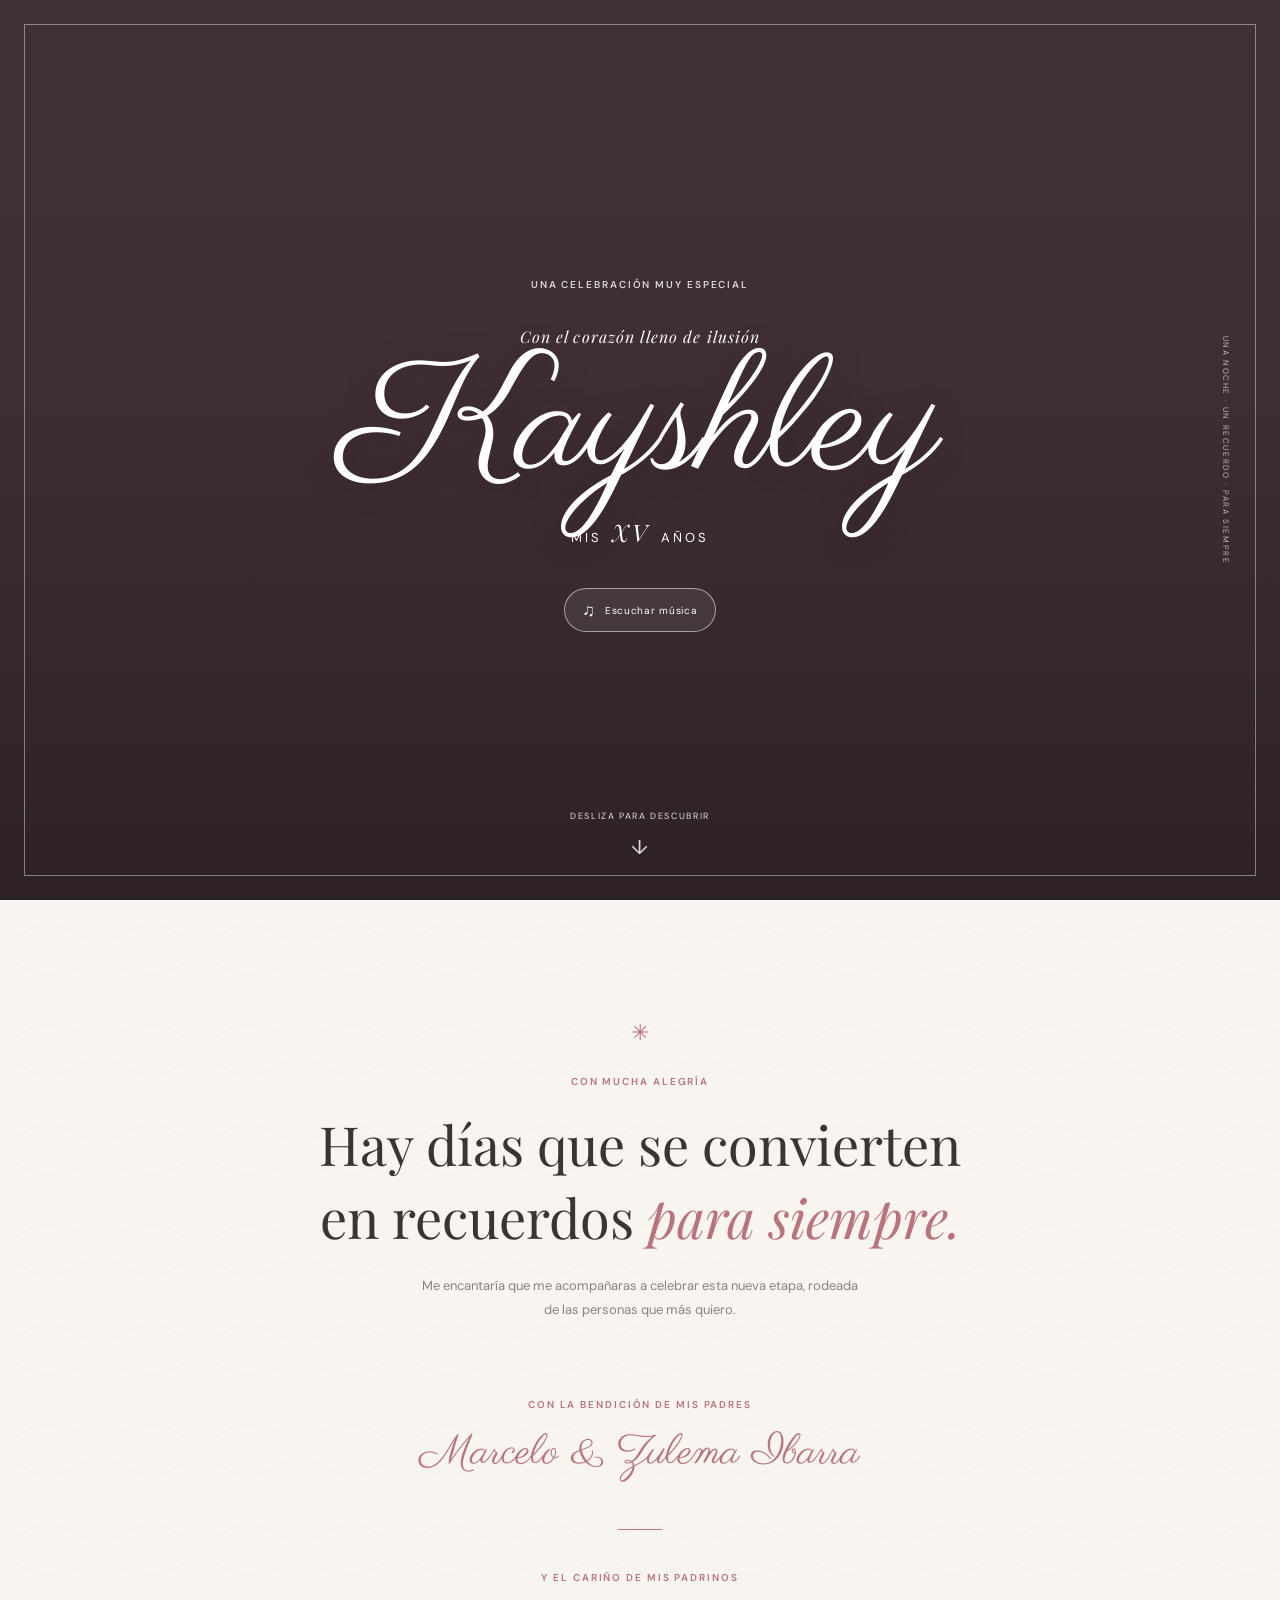
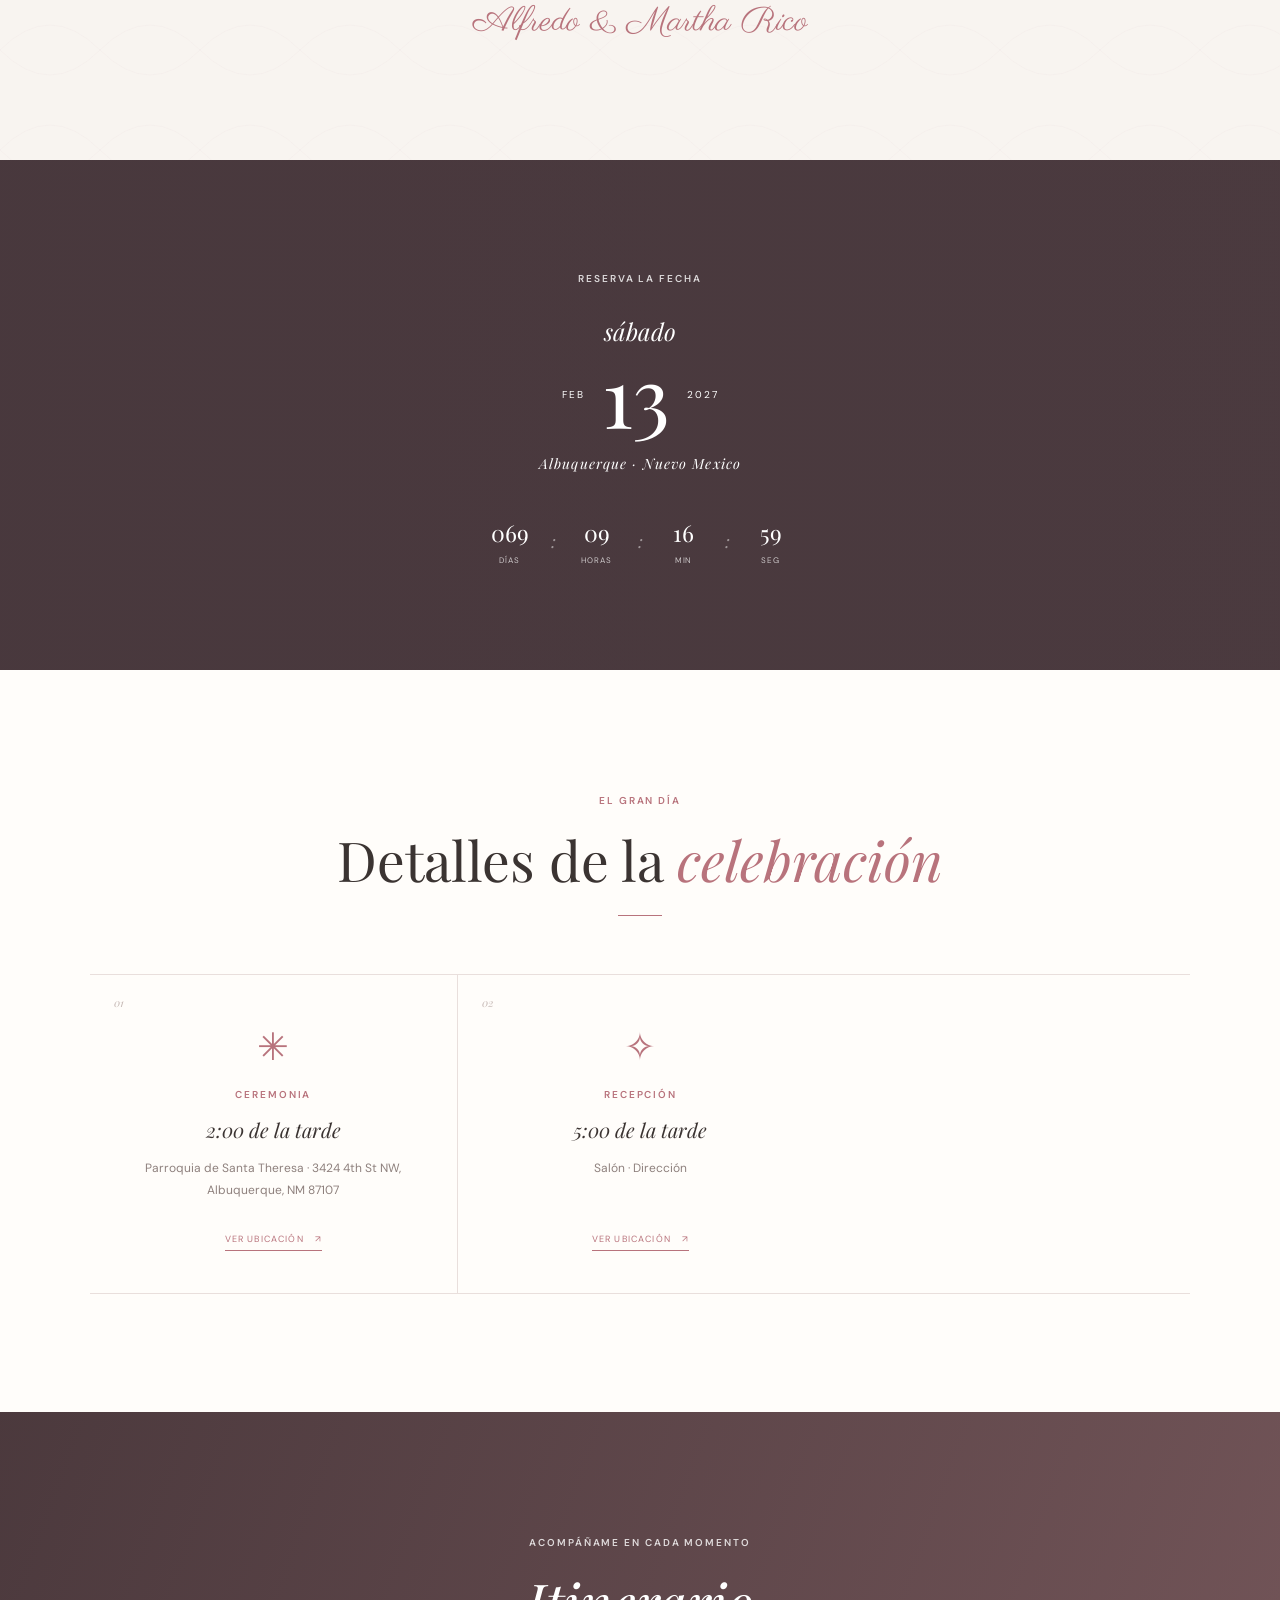
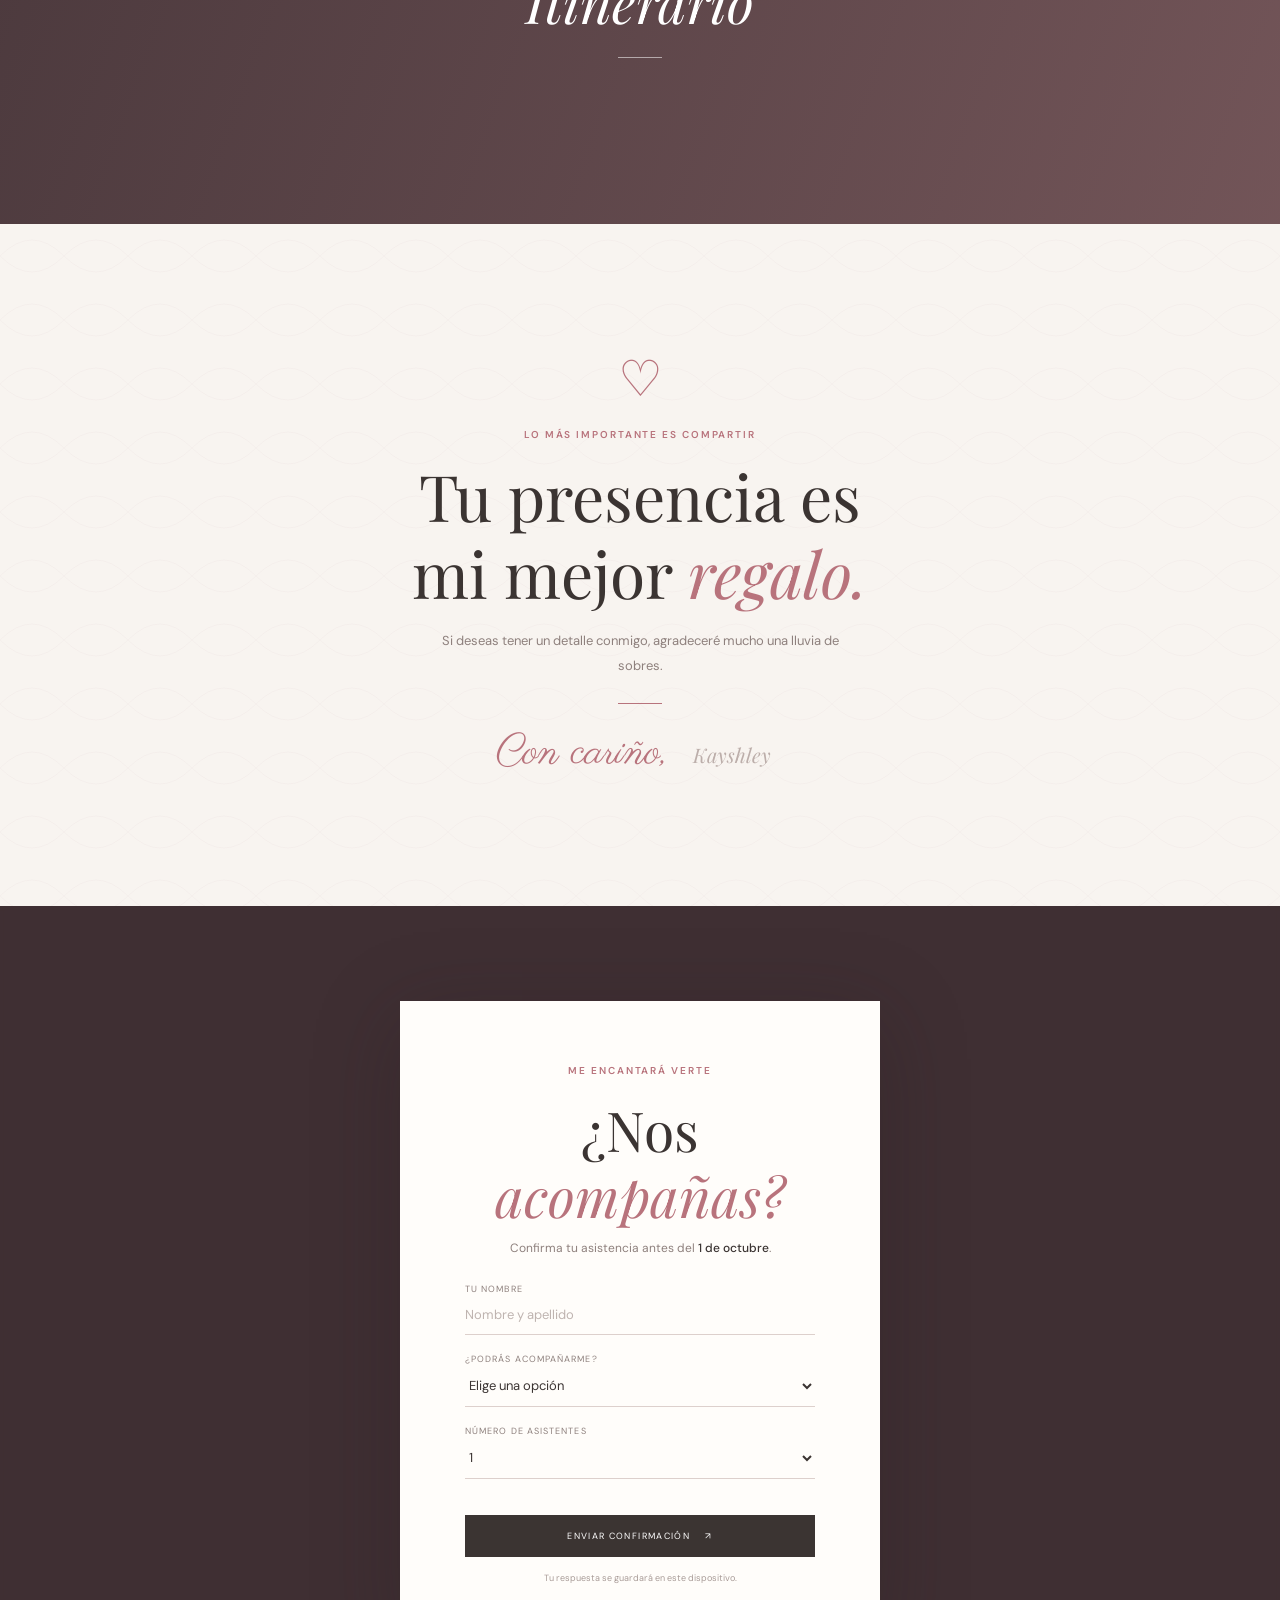
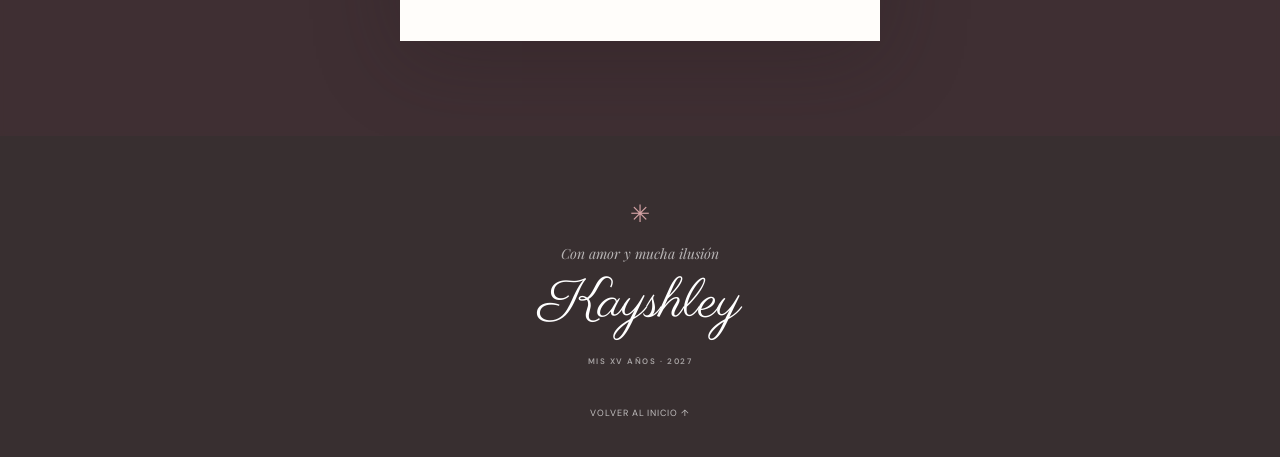
==== commit 433c5e0e: "Add files via upload" ====
--- a/index.html
+++ b/index.html
@@ -60,7 +60,6 @@
       <div class="event-cards">
         <article class="event-card reveal"><div class="event-index">01</div><div class="event-icon">✳</div><p class="eyebrow">Ceremonia</p><h3 data-content="ceremonyTime">2:00 de la tarde</h3><p class="event-place" data-content="ceremonyPlace">Parroquia · Dirección</p><a class="text-link" data-map="ceremony" href="#">Ver ubicación <span>↗</span></a></article>
         <article class="event-card reveal"><div class="event-index">02</div><div class="event-icon">✧</div><p class="eyebrow">Recepción</p><h3 data-content="receptionTime">5:00 de la tarde</h3><p class="event-place" data-content="receptionPlace">Salón · Dirección</p><a class="text-link" data-map="reception" href="#">Ver ubicación <span>↗</span></a></article>
-        <article class="event-card reveal"><div class="event-index">03</div><div class="event-icon">♫</div><p class="eyebrow">A celebrar</p><h3 data-content="musicAct">Música y baile</h3><p class="event-place" data-content="musicNote">Una noche llena de alegría</p><span class="text-link static">¡Que no pare la fiesta!</span></article>
       </div>
     </section>
 
@@ -70,16 +69,6 @@
         <div class="section-heading reveal"><span class="eyebrow light">Acompáñame en cada momento</span><h2>Itinerario</h2><span class="tiny-rule"></span></div>
         <div class="timeline" id="timeline"></div>
       </div>
-    </section>
-
-    <section class="gallery-section section-pad">
-      <div class="section-heading reveal"><span class="eyebrow">Un poquito de mí</span><h2>Momentos <em>favoritos</em></h2><span class="tiny-rule"></span></div>
-      <div class="gallery-grid" id="gallery"></div>
-      <p class="gallery-caption">Una historia que apenas comienza <span>✳</span></p>
-    </section>
-
-    <section class="dress-code">
-      <div class="dress-image"></div><div class="dress-copy reveal"><span class="eyebrow">El código de vestimenta</span><h2>Formal <em>elegante</em></h2><p>Ven listo para celebrar. Tu presencia hará este día aún más especial.</p><div class="dress-flower">✿</div></div>
     </section>
 
     <section class="gift section-pad">
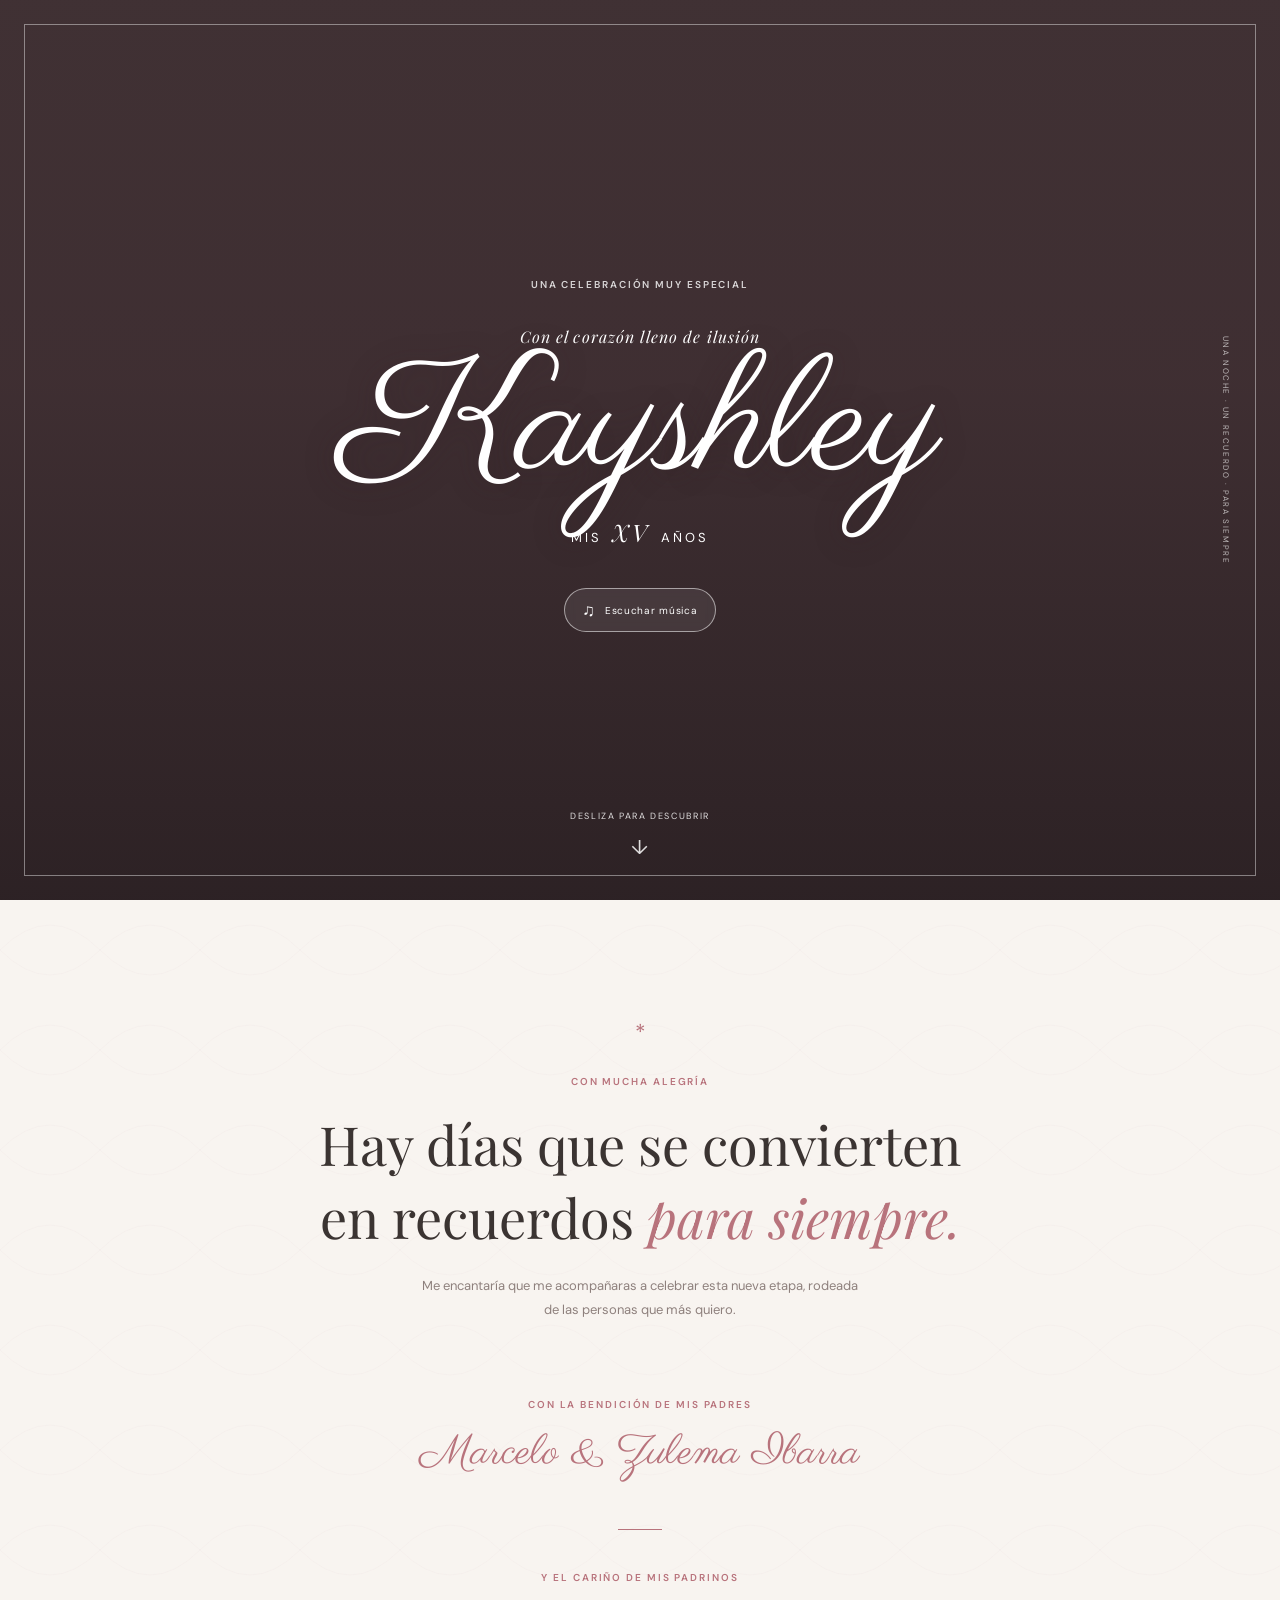
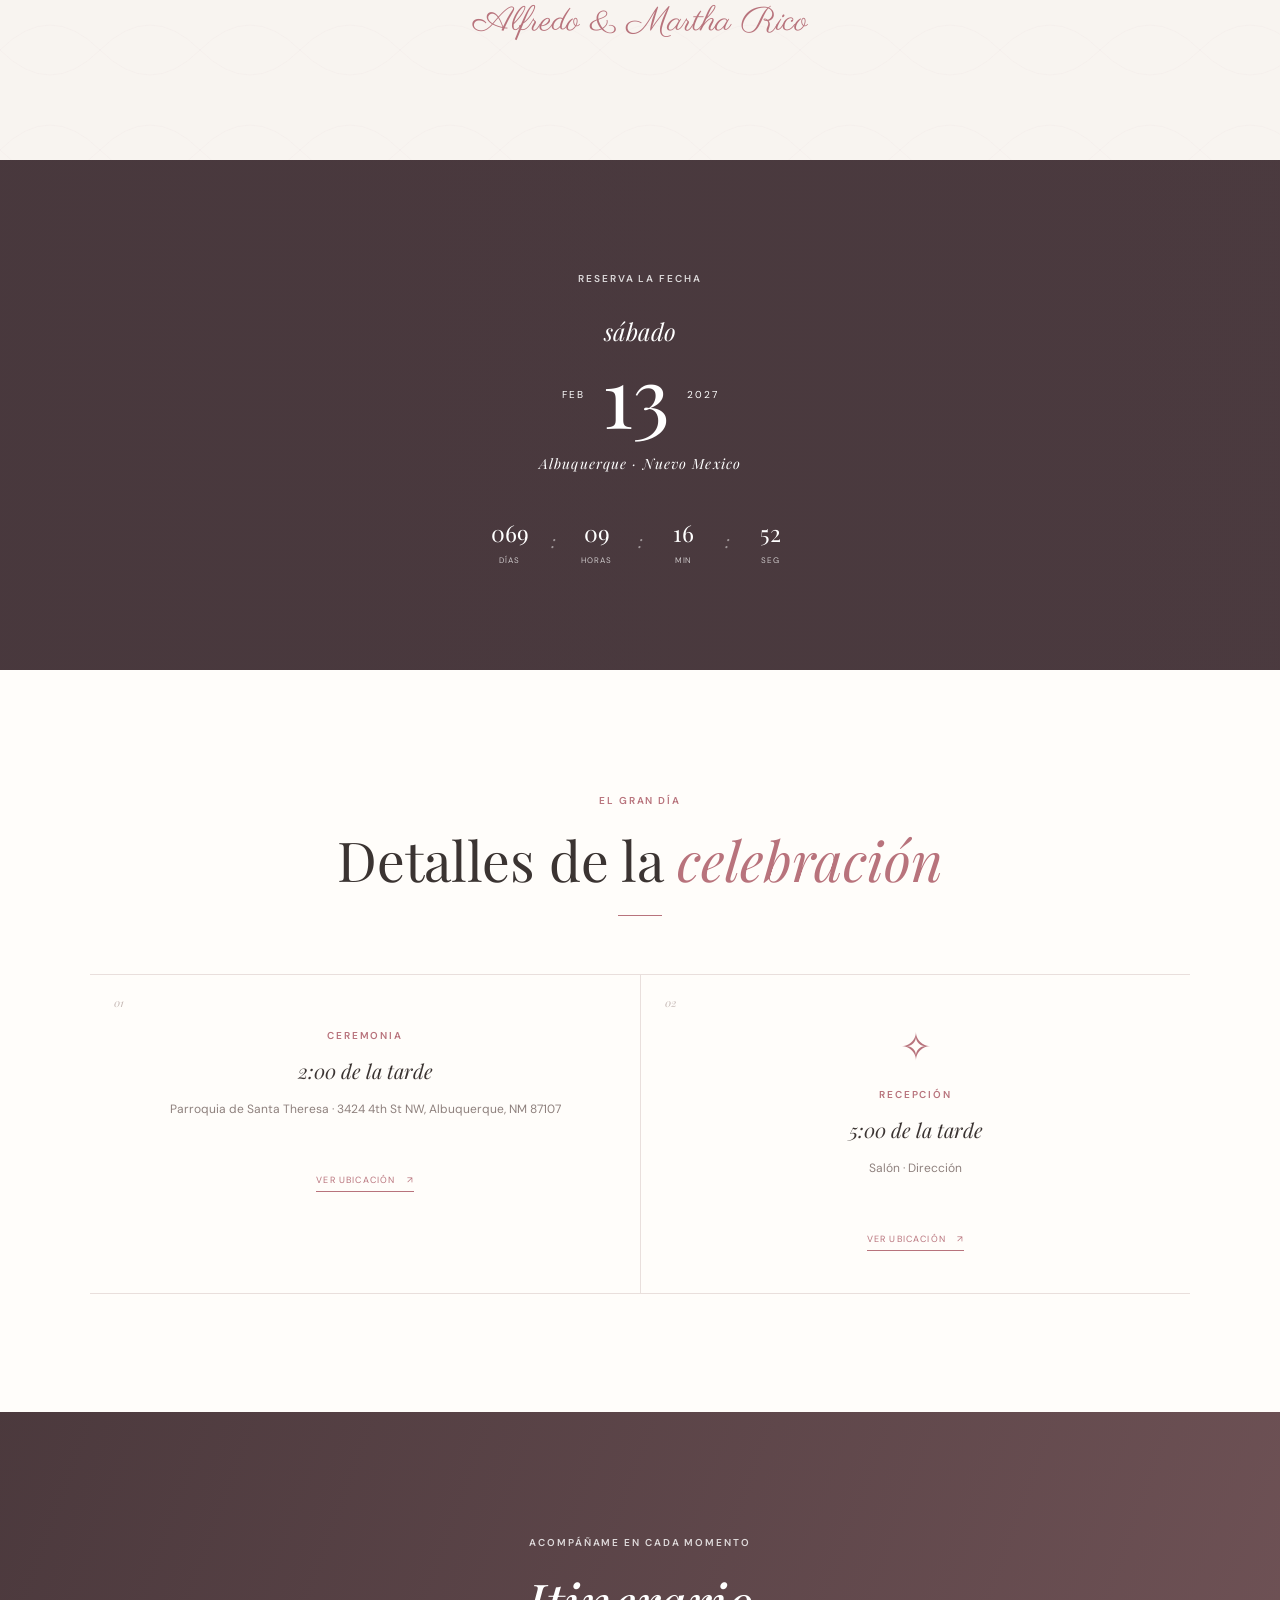
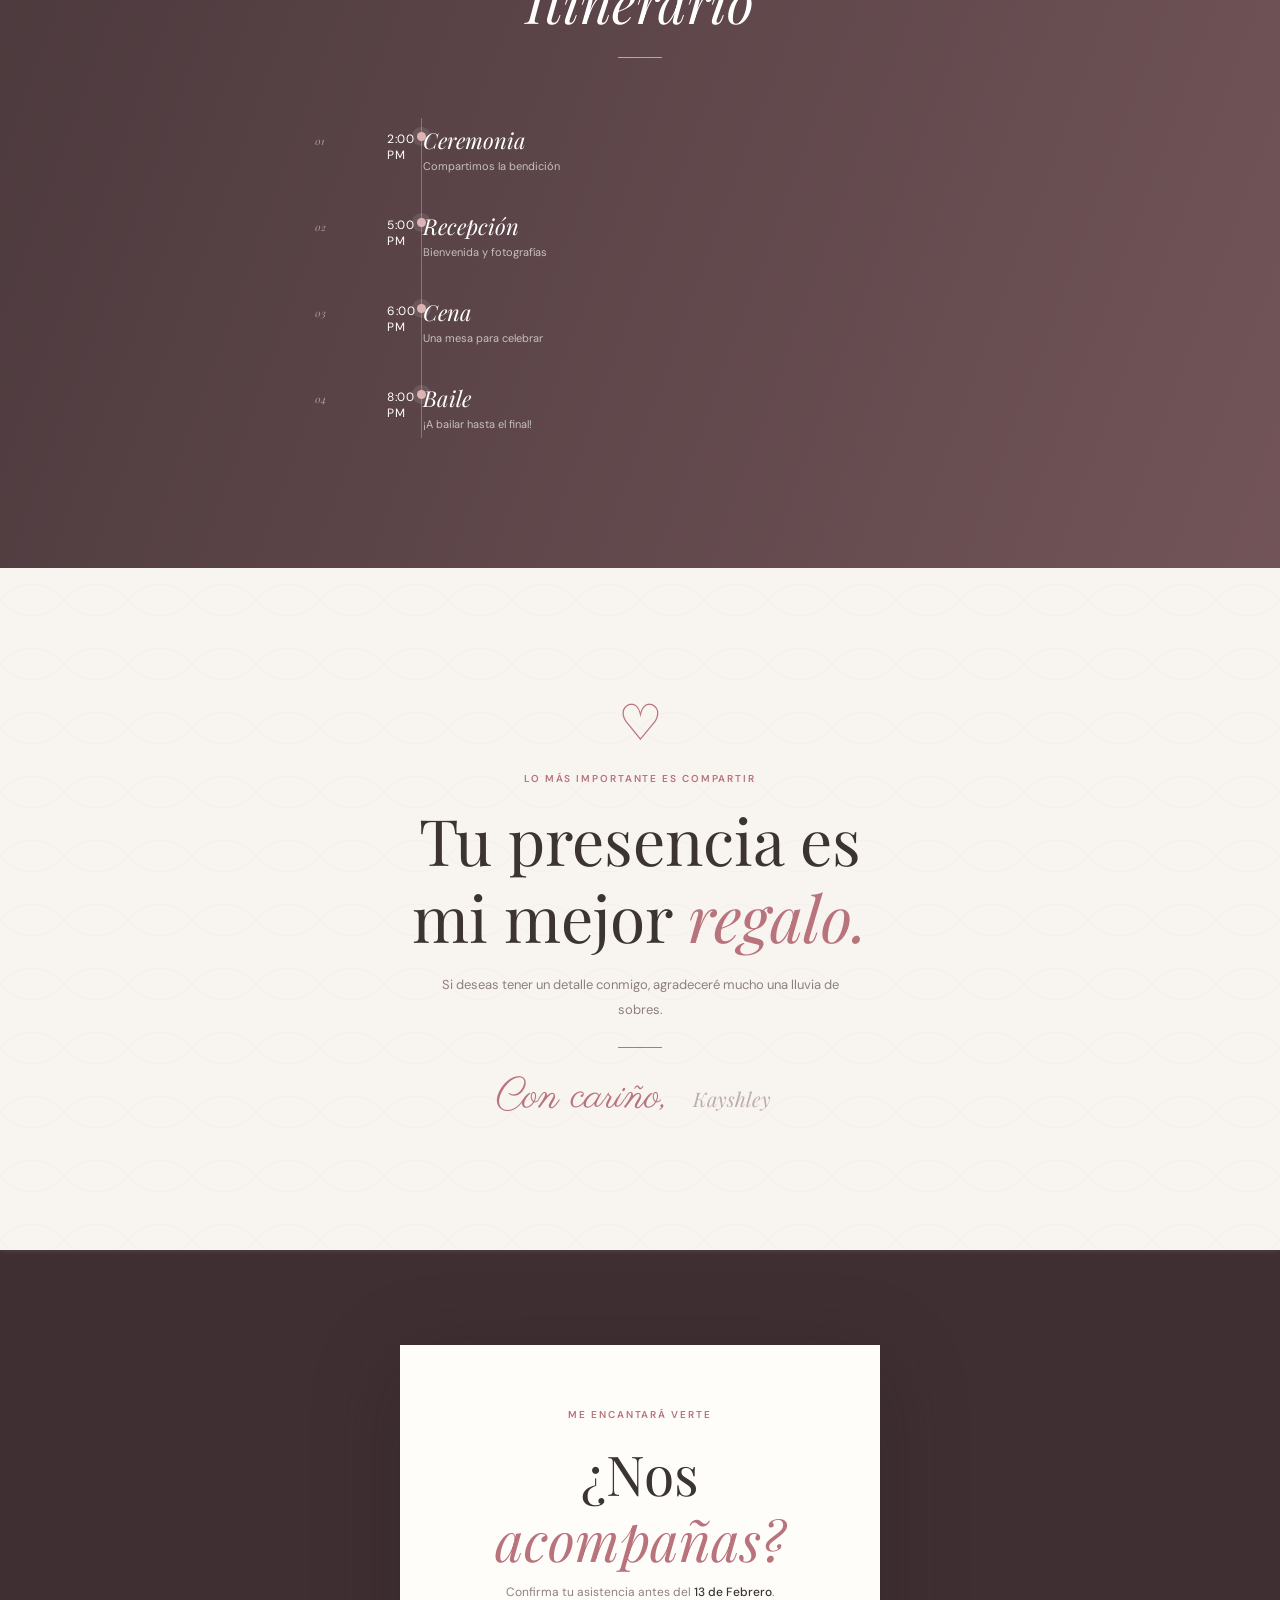
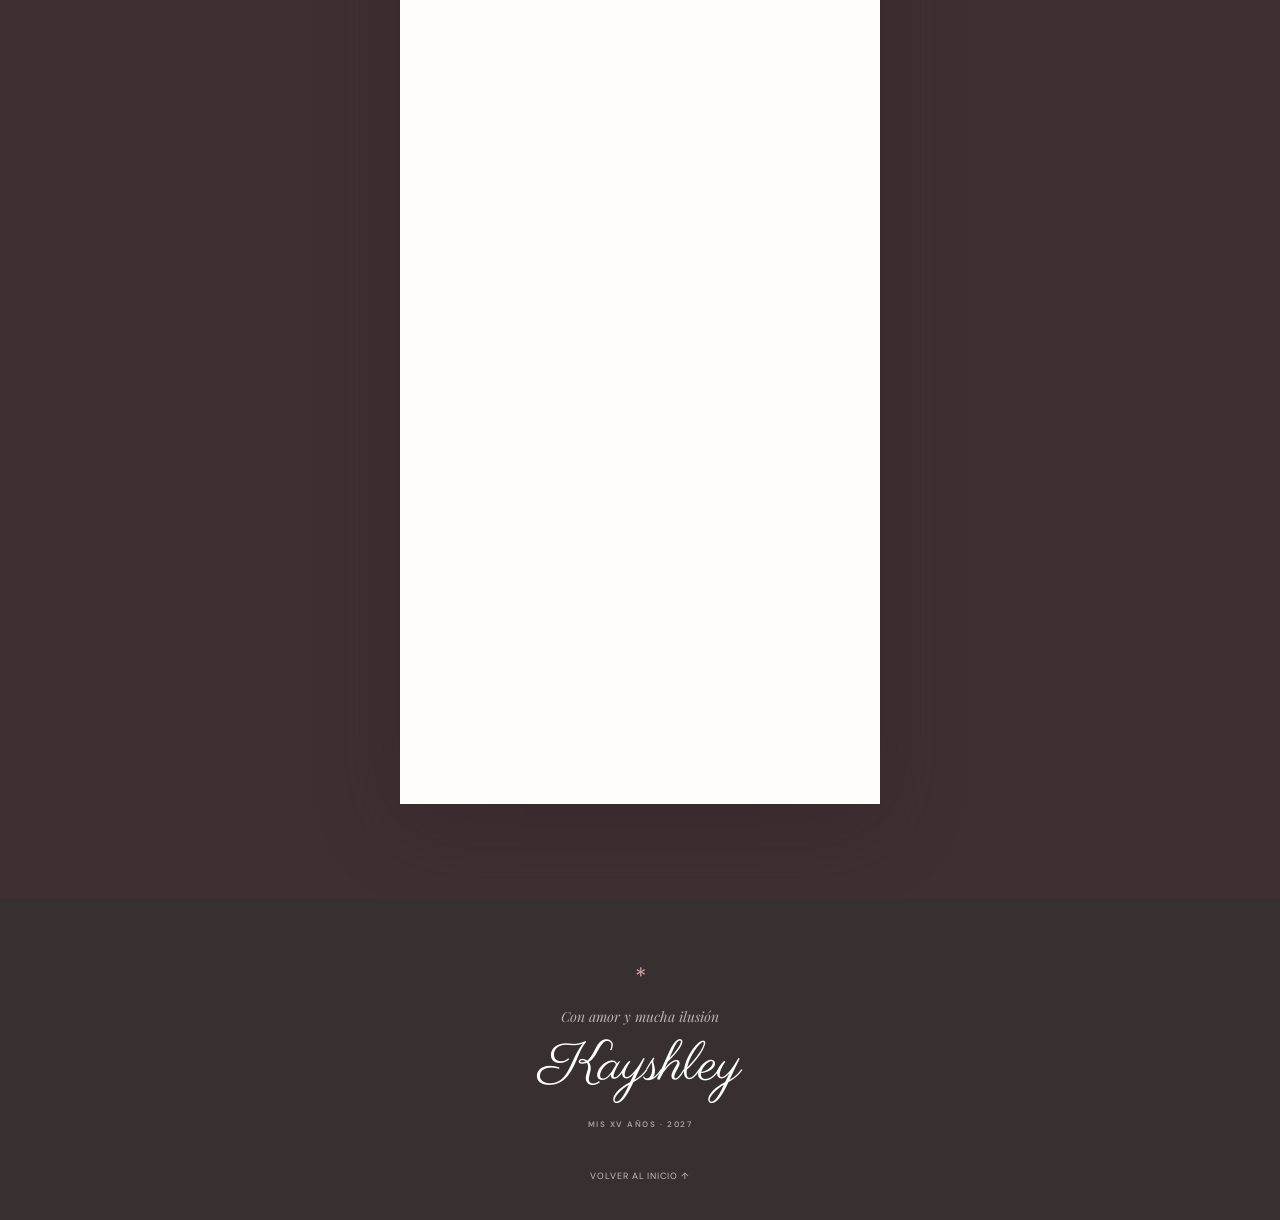
==== commit efd0f3ef: "Add files via upload" ====
--- a/index.html
+++ b/index.html
@@ -31,7 +31,7 @@
     </section>
 
     <section class="welcome section-pad" id="bienvenida">
-      <div class="ornament">✳</div>
+      <div class="ornament">*</div>
       <p class="eyebrow reveal">Con mucha alegría</p>
       <h2 class="welcome-quote reveal">Hay días que se convierten<br />en recuerdos <em>para siempre.</em></h2>
       <p class="body-copy reveal">Me encantaría que me acompañaras a celebrar esta nueva etapa, rodeada de las personas que más quiero.</p>
@@ -58,7 +58,7 @@
     <section class="celebration section-pad">
       <div class="section-heading reveal"><span class="eyebrow">El gran día</span><h2>Detalles de la <em>celebración</em></h2><span class="tiny-rule"></span></div>
       <div class="event-cards">
-        <article class="event-card reveal"><div class="event-index">01</div><div class="event-icon">✳</div><p class="eyebrow">Ceremonia</p><h3 data-content="ceremonyTime">2:00 de la tarde</h3><p class="event-place" data-content="ceremonyPlace">Parroquia · Dirección</p><a class="text-link" data-map="ceremony" href="#">Ver ubicación <span>↗</span></a></article>
+        <article class="event-card reveal"><div class="event-index">01</div><p class="eyebrow">Ceremonia</p><h3 data-content="ceremonyTime">2:00 de la tarde</h3><p class="event-place" data-content="ceremonyPlace">Parroquia · Dirección</p><a class="text-link" data-map="ceremony" href="#">Ver ubicación <span>↗</span></a></article>
         <article class="event-card reveal"><div class="event-index">02</div><div class="event-icon">✧</div><p class="eyebrow">Recepción</p><h3 data-content="receptionTime">5:00 de la tarde</h3><p class="event-place" data-content="receptionPlace">Salón · Dirección</p><a class="text-link" data-map="reception" href="#">Ver ubicación <span>↗</span></a></article>
       </div>
     </section>
@@ -77,17 +77,11 @@
 
     <section class="rsvp-section" id="rsvp">
       <div class="rsvp-photo"></div><div class="rsvp-overlay"></div>
-      <div class="rsvp-panel reveal"><span class="eyebrow">Me encantará verte</span><h2>¿Nos <em>acompañas?</em></h2><p>Confirma tu asistencia antes del <strong data-content="rsvpDeadline">1 de octubre</strong>.</p>
-        <form id="rsvp-form">
-          <label>Tu nombre<input name="guest" autocomplete="name" placeholder="Nombre y apellido" required /></label>
-          <label>¿Podrás acompañarme?<select name="attendance" required><option value="" disabled selected>Elige una opción</option><option value="yes">¡Sí, ahí estaré!</option><option value="no">Lo siento, no podré asistir</option></select></label>
-          <label class="guest-count-wrap">Número de asistentes<select name="guests"><option>1</option><option>2</option><option>3</option><option>4</option></select></label>
-          <button class="submit-button" type="submit">Enviar confirmación <span>↗</span></button>
-          <p class="form-note">Tu respuesta se guardará en este dispositivo.</p>
-        </form><div class="rsvp-success" role="status" hidden>¡Gracias! Tu respuesta quedó guardada.</div>
+      <div class="rsvp-panel reveal"><span class="eyebrow">Me encantará verte</span><h2>¿Nos <em>acompañas?</em></h2><p>Confirma tu asistencia antes del <strong data-content="rsvpDeadline">1 de Octubre</strong>.</p>
+        <iframe id="google-form" title="Formulario de confirmación de asistencia" loading="lazy"></iframe>
       </div>
     </section>
-    <footer><span class="footer-flower">✳</span><p>Con amor y mucha ilusión</p><h2 data-content="name">Sofía</h2><span class="eyebrow">Mis XV años · <span data-content="dateYear">2026</span></span><a href="#inicio" class="back-top">Volver al inicio ↑</a></footer>
+    <footer><span class="footer-flower">*</span><p>Con amor y mucha ilusión</p><h2 data-content="name">Sofía</h2><span class="eyebrow">Mis XV años · <span data-content="dateYear">2026</span></span><a href="#inicio" class="back-top">Volver al inicio ↑</a></footer>
   </main>
   <audio id="event-song" preload="none"></audio>
 </body>
--- a/styles.css
+++ b/styles.css
@@ -1 +1,3 @@
-:root{--ink:#3b3432;--muted:#8e807d;--rose:#b8737c;--blush:#ead5d2;--cream:#f8f4f0;--paper:#fffdfa;--serif:"Playfair Display",Georgia,serif;--sans:"DM Sans",sans-serif;--script:"Parisienne",cursive}*{box-sizing:border-box}html{scroll-behavior:smooth}body{margin:0;background:var(--paper);color:var(--ink);font-family:var(--sans);font-weight:400}button,input,select{font:inherit}a{color:inherit}.loading-screen{position:fixed;inset:0;z-index:20;background:var(--cream);display:flex;flex-direction:column;align-items:center;justify-content:center;gap:12px;color:var(--muted);font-family:var(--serif);font-size:12px;letter-spacing:.12em;transition:opacity .7s,visibility .7s}.loader-mark{font:54px var(--script);color:var(--rose)}.loading-screen.loaded{opacity:0;visibility:hidden}.hero{height:min(920px,100svh);min-height:650px;position:relative;overflow:hidden;color:white;background:#49383b}.hero-photo,.hero-shade,.hero-frame,.date-photo,.date-overlay,.schedule-photo,.schedule-tint,.dress-image,.rsvp-photo,.rsvp-overlay{position:absolute;inset:0}.hero-photo{background-position:center 42%;background-size:cover;transform:scale(1.035);animation:slow-zoom 15s ease-in-out infinite alternate}.hero-shade{background:linear-gradient(180deg,rgba(35,26,29,.24),rgba(36,22,27,.28) 42%,rgba(30,22,25,.66))}.hero-frame{inset:24px;border:1px solid rgba(255,255,255,.42);pointer-events:none}.hero-copy{position:absolute;inset:0;display:flex;flex-direction:column;align-items:center;justify-content:center;text-align:center;padding:48px 20px}.eyebrow{text-transform:uppercase;letter-spacing:.19em;font-size:10px;color:var(--rose);font-weight:600}.eyebrow.light{color:rgba(255,255,255,.8)}.hero-small{font:italic 16px var(--serif);letter-spacing:.07em;margin:25px 0 0;color:#fff}.hero h1{font:clamp(82px,15vw,160px)/.92 var(--script);font-weight:400;margin:8px 0 0;text-shadow:0 3px 28px #35212666}.hero-age{font:13px var(--sans);letter-spacing:.24em;text-transform:uppercase;margin-top:14px}.hero-age i{font:italic 24px var(--serif);padding:0 4px}.music-button{margin-top:40px;border:1px solid #ffffff88;background:#ffffff14;color:white;border-radius:30px;padding:10px 18px;display:flex;align-items:center;gap:9px;font-size:10px;letter-spacing:.07em;cursor:pointer;backdrop-filter:blur(5px);transition:.25s}.music-button:hover,.music-button[aria-pressed=true]{background:#ffffff34}.music-icon{font-size:17px}.music-button.needs-music{border-color:#f3c5c9}.scroll-cue{position:absolute;bottom:40px;display:flex;align-items:center;gap:12px;flex-direction:column;text-decoration:none;font-size:9px;letter-spacing:.18em;text-transform:uppercase;color:#ffffffd9}.scroll-cue i{font-style:normal;font-size:20px;animation:bob 1.5s infinite}.hero-side-note{position:absolute;right:49px;top:50%;writing-mode:vertical-rl;transform:translateY(-50%);font-size:8px;letter-spacing:.2em;text-transform:uppercase;color:#ffffffa8}.section-pad{padding:118px max(7vw,24px)}.welcome{text-align:center;background:var(--cream) url("data:image/svg+xml,%3Csvg width='100' height='100' viewBox='0 0 100 100' xmlns='http://www.w3.org/2000/svg'%3E%3Cpath d='M0 50Q50 0 100 50Q50 100 0 50Z' fill='none' stroke='%23eadfdb' stroke-opacity='.3' stroke-width='.7'/%3E%3C/svg%3E")}.ornament{font-size:22px;color:var(--rose);margin-bottom:28px}.welcome-quote{font:clamp(30px,5vw,54px)/1.35 var(--serif);font-weight:400;margin:20px 0}.welcome-quote em,.section-heading h2 em,.rsvp-panel h2 em,.gift h2 em,.dress-copy h2 em{font-weight:400;color:var(--rose)}.body-copy{max-width:440px;margin:0 auto;color:var(--muted);font-size:13px;line-height:1.9}.names-block{margin:75px auto 0;max-width:620px;display:flex;align-items:center;flex-direction:column;gap:16px}.script-names{font:42px/1.2 var(--script);color:var(--rose);margin:2px 0 8px}.script-names span{color:#bcaeaa;font:italic 20px var(--serif);padding:0 14px}.script-names.smaller{font-size:34px;margin-bottom:0}.tiny-rule{display:block;width:44px;height:1px;background:var(--rose);margin:25px auto}.date-band{position:relative;min-height:510px;overflow:hidden;color:white;display:grid;place-items:center;text-align:center;background:#554347}.date-photo{background-size:cover;background-position:center 46%;filter:saturate(.65)}.date-overlay{background:linear-gradient(90deg,#46363bbd,#46363b85),linear-gradient(0deg,#46363b55,#46363b55)}.date-content{position:relative;padding:65px 20px}.date-day{font:italic 24px var(--serif);margin:28px 0 8px}.date-number{display:flex;align-items:center;gap:17px;justify-content:center}.date-number span{font-size:10px;letter-spacing:.2em}.date-number strong{font:84px/.95 var(--serif);font-weight:400}.date-location{font:italic 14px var(--serif);letter-spacing:.08em;margin-top:19px}.countdown{display:flex;align-items:center;justify-content:center;gap:17px;margin-top:44px}.countdown div{display:flex;flex-direction:column;gap:7px;min-width:48px}.countdown strong{font:23px var(--serif);font-weight:400}.countdown span{font-size:8px;letter-spacing:.12em;text-transform:uppercase;color:#ffffffb8}.countdown>i{font:italic 18px var(--serif);color:#ffffff77}.celebration{background:var(--paper);text-align:center}.section-heading{text-align:center;margin-bottom:58px}.section-heading h2,.rsvp-panel h2,.gift h2,.dress-copy h2{font:clamp(35px,5vw,55px)/1.2 var(--serif);font-weight:400;margin:17px 0}.section-heading .tiny-rule{margin:23px auto 0}.event-cards{max-width:1100px;margin:0 auto;display:grid;grid-template-columns:repeat(3,1fr);border-top:1px solid #e9dfdc;border-bottom:1px solid #e9dfdc}.event-card{padding:44px 28px 42px;position:relative}.event-card+.event-card{border-left:1px solid #e9dfdc}.event-index{position:absolute;top:20px;left:24px;font:italic 11px var(--serif);color:#c5b8b4}.event-icon{font:38px var(--serif);color:var(--rose);margin-bottom:18px}.event-card h3{font:italic 20px var(--serif);font-weight:400;margin:15px 0}.event-place{font-size:12px;line-height:1.8;color:var(--muted);min-height:44px}.text-link{display:inline-block;margin-top:19px;font-size:9px;text-transform:uppercase;letter-spacing:.13em;text-decoration:none;border-bottom:1px solid var(--rose);padding-bottom:5px;color:var(--rose)}.text-link span{padding-left:8px}.text-link.static{border:0}.schedule-section{position:relative;background:#645052;color:white;overflow:hidden}.schedule-photo{background-size:cover;background-position:center;filter:saturate(.6);opacity:.32}.schedule-tint{background:linear-gradient(110deg,#49373be8,#77565abf)}.schedule-wrap{position:relative}.schedule-wrap .section-heading h2{font-style:italic}.schedule-wrap .section-heading{margin-bottom:48px}.schedule-wrap .tiny-rule{background:#ffffff88}.timeline{max-width:650px;margin:auto;position:relative}.timeline:before{content:"";position:absolute;top:12px;bottom:12px;width:1px;left:106px;background:#ffffff45}.timeline-item{display:grid;grid-template-columns:72px 36px 1fr;gap:0;align-items:start;position:relative;padding:19px 0}.timeline-no{font:italic 10px var(--serif);color:#ffffff82;padding-top:9px}.timeline-time{font:12px var(--sans);letter-spacing:.06em;padding-top:6px;grid-column:2;grid-row:1}.timeline-dot{position:absolute;left:102px;top:26px;width:9px;height:9px;background:#dcb4b3;border-radius:50%;box-shadow:0 0 0 5px #ffffff1a}.timeline-item>div{grid-column:3}.timeline-item h3{font:italic 22px var(--serif);font-weight:400;margin:0 0 4px}.timeline-item p{font-size:11px;color:#ffffffa8;margin:0}.gallery-section{background:#f6f0ec;text-align:center}.gallery-grid{max-width:1000px;margin:auto;display:grid;grid-template-columns:1.05fr .72fr 1.05fr;grid-template-rows:220px 220px;gap:15px;align-items:stretch}.gallery-item{margin:0;overflow:hidden;background:#e6d9d5}.gallery-item img{width:100%;height:100%;object-fit:cover;display:block;transition:transform .8s cubic-bezier(.2,.7,.2,1),filter .5s;filter:saturate(.82)}.gallery-item:hover img{transform:scale(1.045);filter:saturate(1)}.gallery-1{grid-row:span 2}.gallery-2{grid-column:2;grid-row:span 2}.gallery-3{grid-column:3;grid-row:1}.gallery-4{grid-column:3;grid-row:2}.gallery-caption{font:italic 15px var(--serif);color:var(--muted);margin:32px 0 0}.gallery-caption span{color:var(--rose);padding-left:8px}.dress-code{display:grid;grid-template-columns:1fr 1fr;min-height:490px;background:var(--cream)}.dress-image{position:relative;inset:auto;grid-column:1;min-height:440px;background-position:center 28%;background-size:cover}.dress-copy{grid-column:2;grid-row:1;display:flex;flex-direction:column;justify-content:center;padding:75px clamp(35px,9vw,130px)}.dress-copy p{color:var(--muted);font-size:13px;line-height:1.9;max-width:320px}.dress-flower{color:var(--rose);font-size:25px;margin-top:28px}.gift{text-align:center;background:var(--cream) url("data:image/svg+xml,%3Csvg width='64' height='64' xmlns='http://www.w3.org/2000/svg'%3E%3Cpath d='M0 32Q32 0 64 32Q32 64 0 32Z' fill='none' stroke='%23eadfdb' stroke-opacity='.34' stroke-width='.7'/%3E%3C/svg%3E")}.gift-icon{font:50px var(--serif);color:var(--rose);margin-bottom:19px}.gift h2{font-size:clamp(42px,6vw,64px)}.gift .script-names{margin-top:14px}.rsvp-section{position:relative;padding:95px 22px;min-height:650px;display:grid;place-items:center;background:#554347;overflow:hidden}.rsvp-photo{background-size:cover;background-position:center 54%;filter:saturate(.58)}.rsvp-overlay{background:#3325289e;backdrop-filter:blur(2px)}.rsvp-panel{position:relative;width:min(100%,480px);background:var(--paper);padding:57px clamp(27px,7vw,65px);text-align:center;box-shadow:0 18px 80px #26191c45}.rsvp-panel h2{margin-bottom:12px}.rsvp-panel>p{font-size:12px;color:var(--muted);margin:0 0 27px}.rsvp-panel>p strong{color:var(--ink);font-weight:500}.rsvp-panel form{text-align:left}.rsvp-panel label{display:block;font-size:9px;letter-spacing:.12em;text-transform:uppercase;margin:18px 0;color:var(--muted)}.rsvp-panel input,.rsvp-panel select{display:block;width:100%;border:0;border-bottom:1px solid #ddd0cc;border-radius:0;background:transparent;padding:11px 0;color:var(--ink);font:13px var(--sans);outline:none}.rsvp-panel input:focus,.rsvp-panel select:focus{border-color:var(--rose)}.rsvp-panel input::placeholder{color:#bfb4b0}.submit-button{width:100%;margin-top:18px;border:0;background:var(--ink);color:white;padding:15px 18px;font-size:9px;letter-spacing:.15em;text-transform:uppercase;cursor:pointer;transition:background .2s}.submit-button:hover{background:var(--rose)}.submit-button span{margin-left:12px}.form-note{font-size:9px!important;color:#a89b97!important;text-align:center;margin:15px 0 0!important}.rsvp-success{padding:30px 0;color:var(--rose);font:italic 20px var(--serif)}footer{padding:62px 20px 38px;text-align:center;background:#382f30;color:#fff}footer .footer-flower{font-size:24px;color:#d4a2a4}footer p{font:italic 14px var(--serif);color:#ffffffa3;margin:15px 0 4px}footer h2{font:54px var(--script);font-weight:400;margin:0 0 8px}footer .eyebrow{font-size:8px;color:#ffffff8e}footer .back-top{display:block;margin-top:38px;font-size:9px;letter-spacing:.1em;text-transform:uppercase;text-decoration:none;color:#ffffffb0}.reveal{opacity:0;transform:translateY(20px);transition:opacity .8s ease,transform .8s ease}.reveal.is-visible{opacity:1;transform:none}@keyframes slow-zoom{to{transform:scale(1.09)}}@keyframes bob{50%{transform:translateY(5px)}}@media(max-width:760px){.hero{min-height:650px;height:93svh}.hero-frame{inset:14px}.hero-side-note{right:28px}.section-pad{padding:85px 24px}.welcome-quote{font-size:34px}.names-block{margin-top:57px}.date-band{min-height:460px}.date-number strong{font-size:72px}.event-cards{grid-template-columns:1fr;border-top:0}.event-card{padding:30px 14px}.event-card+.event-card{border-left:0;border-top:1px solid #e9dfdc}.event-place{min-height:auto}.event-icon{margin-bottom:8px}.schedule-wrap{padding-top:80px;padding-bottom:83px}.timeline{max-width:400px}.timeline:before{left:82px}.timeline-item{grid-template-columns:48px 35px 1fr}.timeline-dot{left:78px}.timeline-item h3{font-size:20px}.gallery-grid{grid-template-columns:1fr 1fr;grid-template-rows:260px 155px;gap:10px}.gallery-1{grid-column:1;grid-row:span 2}.gallery-2{grid-column:2;grid-row:1}.gallery-3{grid-column:2;grid-row:2}.gallery-4{display:none}.dress-code{grid-template-columns:1fr}.dress-image{grid-column:1;grid-row:1;min-height:340px}.dress-copy{grid-column:1;grid-row:2;padding:54px 32px 64px}.rsvp-section{padding:70px 18px;min-height:620px}.rsvp-panel{padding:47px 27px}}@media(prefers-reduced-motion:reduce){html{scroll-behavior:auto}*,*:before,*:after{animation-duration:.01ms!important;animation-iteration-count:1!important;transition-duration:.01ms!important}.reveal{opacity:1;transform:none}}
+:root{--ink:#3b3432;--muted:#8e807d;--rose:#b8737c;--blush:#ead5d2;--cream:#f8f4f0;--paper:#fffdfa;--serif:"Playfair Display",Georgia,serif;--sans:"DM Sans",sans-serif;--script:"Parisienne",cursive}*{box-sizing:border-box}html{scroll-behavior:smooth}body{margin:0;background:var(--paper);color:var(--ink);font-family:var(--sans);font-weight:400}button,input,select{font:inherit}a{color:inherit}.loading-screen{position:fixed;inset:0;z-index:20;background:var(--cream);display:flex;flex-direction:column;align-items:center;justify-content:center;gap:12px;color:var(--muted);font-family:var(--serif);font-size:12px;letter-spacing:.12em;transition:opacity .7s,visibility .7s}.loader-mark{font:54px var(--script);color:var(--rose)}.loading-screen.loaded{opacity:0;visibility:hidden}.hero{height:min(920px,100svh);min-height:650px;position:relative;overflow:hidden;color:white;background:#49383b}.hero-photo,.hero-shade,.hero-frame,.date-photo,.date-overlay,.schedule-photo,.schedule-tint,.dress-image,.rsvp-photo,.rsvp-overlay{position:absolute;inset:0}.hero-photo{background-position:center 42%;background-size:cover;transform:scale(1.035);animation:slow-zoom 15s ease-in-out infinite alternate}.hero-shade{background:linear-gradient(180deg,rgba(35,26,29,.24),rgba(36,22,27,.28) 42%,rgba(30,22,25,.66))}.hero-frame{inset:24px;border:1px solid rgba(255,255,255,.42);pointer-events:none}.hero-copy{position:absolute;inset:0;display:flex;flex-direction:column;align-items:center;justify-content:center;text-align:center;padding:48px 20px}.eyebrow{text-transform:uppercase;letter-spacing:.19em;font-size:10px;color:var(--rose);font-weight:600}.eyebrow.light{color:rgba(255,255,255,.8)}.hero-small{font:italic 16px var(--serif);letter-spacing:.07em;margin:25px 0 0;color:#fff}.hero h1{font:clamp(82px,15vw,160px)/.92 var(--script);font-weight:400;margin:8px 0 0;text-shadow:0 3px 28px #35212666}.hero-age{font:13px var(--sans);letter-spacing:.24em;text-transform:uppercase;margin-top:14px}.hero-age i{font:italic 24px var(--serif);padding:0 4px}.music-button{margin-top:40px;border:1px solid #ffffff88;background:#ffffff14;color:white;border-radius:30px;padding:10px 18px;display:flex;align-items:center;gap:9px;font-size:10px;letter-spacing:.07em;cursor:pointer;backdrop-filter:blur(5px);transition:.25s}.music-button:hover,.music-button[aria-pressed=true]{background:#ffffff34}.music-icon{font-size:17px}.music-button.needs-music{border-color:#f3c5c9}.scroll-cue{position:absolute;bottom:40px;display:flex;align-items:center;gap:12px;flex-direction:column;text-decoration:none;font-size:9px;letter-spacing:.18em;text-transform:uppercase;color:#ffffffd9}.scroll-cue i{font-style:normal;font-size:20px;animation:bob 1.5s infinite}.hero-side-note{position:absolute;right:49px;top:50%;writing-mode:vertical-rl;transform:translateY(-50%);font-size:8px;letter-spacing:.2em;text-transform:uppercase;color:#ffffffa8}.section-pad{padding:118px max(7vw,24px)}.welcome{text-align:center;background:var(--cream) url("data:image/svg+xml,%3Csvg width='100' height='100' viewBox='0 0 100 100' xmlns='http://www.w3.org/2000/svg'%3E%3Cpath d='M0 50Q50 0 100 50Q50 100 0 50Z' fill='none' stroke='%23eadfdb' stroke-opacity='.3' stroke-width='.7'/%3E%3C/svg%3E")}.ornament{font-size:22px;color:var(--rose);margin-bottom:28px}.welcome-quote{font:clamp(30px,5vw,54px)/1.35 var(--serif);font-weight:400;margin:20px 0}.welcome-quote em,.section-heading h2 em,.rsvp-panel h2 em,.gift h2 em,.dress-copy h2 em{font-weight:400;color:var(--rose)}.body-copy{max-width:440px;margin:0 auto;color:var(--muted);font-size:13px;line-height:1.9}.names-block{margin:75px auto 0;max-width:620px;display:flex;align-items:center;flex-direction:column;gap:16px}.script-names{font:42px/1.2 var(--script);color:var(--rose);margin:2px 0 8px}.script-names span{color:#bcaeaa;font:italic 20px var(--serif);padding:0 14px}.script-names.smaller{font-size:34px;margin-bottom:0}.tiny-rule{display:block;width:44px;height:1px;background:var(--rose);margin:25px auto}.date-band{position:relative;min-height:510px;overflow:hidden;color:white;display:grid;place-items:center;text-align:center;background:#554347}.date-photo{background-size:cover;background-position:center 46%;filter:saturate(.65)}.date-overlay{background:linear-gradient(90deg,#46363bbd,#46363b85),linear-gradient(0deg,#46363b55,#46363b55)}.date-content{position:relative;padding:65px 20px}.date-day{font:italic 24px var(--serif);margin:28px 0 8px}.date-number{display:flex;align-items:center;gap:17px;justify-content:center}.date-number span{font-size:10px;letter-spacing:.2em}.date-number strong{font:84px/.95 var(--serif);font-weight:400}.date-location{font:italic 14px var(--serif);letter-spacing:.08em;margin-top:19px}.countdown{display:flex;align-items:center;justify-content:center;gap:17px;margin-top:44px}.countdown div{display:flex;flex-direction:column;gap:7px;min-width:48px}.countdown strong{font:23px var(--serif);font-weight:400}.countdown span{font-size:8px;letter-spacing:.12em;text-transform:uppercase;color:#ffffffb8}.countdown>i{font:italic 18px var(--serif);color:#ffffff77}.celebration{background:var(--paper);text-align:center}.section-heading{text-align:center;margin-bottom:58px}.section-heading h2,.rsvp-panel h2,.gift h2,.dress-copy h2{font:clamp(35px,5vw,55px)/1.2 var(--serif);font-weight:400;margin:17px 0}.section-heading .tiny-rule{margin:23px auto 0}.event-cards{max-width:1100px;margin:0 auto;display:grid;grid-template-columns:repeat(2,1fr);border-top:1px solid #e9dfdc;border-bottom:1px solid #e9dfdc}.event-card{padding:44px 28px 42px;position:relative}.event-card+.event-card{border-left:1px solid #e9dfdc}.event-index{position:absolute;top:20px;left:24px;font:italic 11px var(--serif);color:#c5b8b4}.event-icon{font:38px var(--serif);color:var(--rose);margin-bottom:18px}.event-card h3{font:italic 20px var(--serif);font-weight:400;margin:15px 0}.event-place{font-size:12px;line-height:1.8;color:var(--muted);min-height:44px}.text-link{display:inline-block;margin-top:19px;font-size:9px;text-transform:uppercase;letter-spacing:.13em;text-decoration:none;border-bottom:1px solid var(--rose);padding-bottom:5px;color:var(--rose)}.text-link span{padding-left:8px}.text-link.static{border:0}.schedule-section{position:relative;background:#645052;color:white;overflow:hidden}.schedule-photo{background-size:cover;background-position:center;filter:saturate(.6);opacity:.32}.schedule-tint{background:linear-gradient(110deg,#49373be8,#77565abf)}.schedule-wrap{position:relative}.schedule-wrap .section-heading h2{font-style:italic}.schedule-wrap .section-heading{margin-bottom:48px}.schedule-wrap .tiny-rule{background:#ffffff88}.timeline{max-width:650px;margin:auto;position:relative}.timeline:before{content:"";position:absolute;top:12px;bottom:12px;width:1px;left:106px;background:#ffffff45}.timeline-item{display:grid;grid-template-columns:72px 36px 1fr;gap:0;align-items:start;position:relative;padding:19px 0}.timeline-no{font:italic 10px var(--serif);color:#ffffff82;padding-top:9px}.timeline-time{font:12px var(--sans);letter-spacing:.06em;padding-top:6px;grid-column:2;grid-row:1}.timeline-dot{position:absolute;left:102px;top:26px;width:9px;height:9px;background:#dcb4b3;border-radius:50%;box-shadow:0 0 0 5px #ffffff1a}.timeline-item>div{grid-column:3}.timeline-item h3{font:italic 22px var(--serif);font-weight:400;margin:0 0 4px}.timeline-item p{font-size:11px;color:#ffffffa8;margin:0}.gallery-section{background:#f6f0ec;text-align:center}.gallery-grid{max-width:1000px;margin:auto;display:grid;grid-template-columns:1.05fr .72fr 1.05fr;grid-template-rows:220px 220px;gap:15px;align-items:stretch}.gallery-item{margin:0;overflow:hidden;background:#e6d9d5}.gallery-item img{width:100%;height:100%;object-fit:cover;display:block;transition:transform .8s cubic-bezier(.2,.7,.2,1),filter .5s;filter:saturate(.82)}.gallery-item:hover img{transform:scale(1.045);filter:saturate(1)}.gallery-1{grid-row:span 2}.gallery-2{grid-column:2;grid-row:span 2}.gallery-3{grid-column:3;grid-row:1}.gallery-4{grid-column:3;grid-row:2}.gallery-caption{font:italic 15px var(--serif);color:var(--muted);margin:32px 0 0}.gallery-caption span{color:var(--rose);padding-left:8px}.dress-code{display:grid;grid-template-columns:1fr 1fr;min-height:490px;background:var(--cream)}.dress-image{position:relative;inset:auto;grid-column:1;min-height:440px;background-position:center 28%;background-size:cover}.dress-copy{grid-column:2;grid-row:1;display:flex;flex-direction:column;justify-content:center;padding:75px clamp(35px,9vw,130px)}.dress-copy p{color:var(--muted);font-size:13px;line-height:1.9;max-width:320px}.dress-flower{color:var(--rose);font-size:25px;margin-top:28px}.gift{text-align:center;background:var(--cream) url("data:image/svg+xml,%3Csvg width='64' height='64' xmlns='http://www.w3.org/2000/svg'%3E%3Cpath d='M0 32Q32 0 64 32Q32 64 0 32Z' fill='none' stroke='%23eadfdb' stroke-opacity='.34' stroke-width='.7'/%3E%3C/svg%3E")}.gift-icon{font:50px var(--serif);color:var(--rose);margin-bottom:19px}.gift h2{font-size:clamp(42px,6vw,64px)}.gift .script-names{margin-top:14px}.rsvp-section{position:relative;padding:95px 22px;min-height:650px;display:grid;place-items:center;background:#554347;overflow:hidden}.rsvp-photo{background-size:cover;background-position:center 54%;filter:saturate(.58)}.rsvp-overlay{background:#3325289e;backdrop-filter:blur(2px)}.rsvp-panel{position:relative;width:min(100%,480px);background:var(--paper);padding:57px clamp(27px,7vw,65px);text-align:center;box-shadow:0 18px 80px #26191c45}.rsvp-panel h2{margin-bottom:12px}.rsvp-panel>p{font-size:12px;color:var(--muted);margin:0 0 27px}.rsvp-panel>p strong{color:var(--ink);font-weight:500}.rsvp-panel form{text-align:left}.rsvp-panel label{display:block;font-size:9px;letter-spacing:.12em;text-transform:uppercase;margin:18px 0;color:var(--muted)}.rsvp-panel input,.rsvp-panel select{display:block;width:100%;border:0;border-bottom:1px solid #ddd0cc;border-radius:0;background:transparent;padding:11px 0;color:var(--ink);font:13px var(--sans);outline:none}.rsvp-panel input:focus,.rsvp-panel select:focus{border-color:var(--rose)}.rsvp-panel input::placeholder{color:#bfb4b0}.submit-button{width:100%;margin-top:18px;border:0;background:var(--ink);color:white;padding:15px 18px;font-size:9px;letter-spacing:.15em;text-transform:uppercase;cursor:pointer;transition:background .2s}.submit-button:hover{background:var(--rose)}.submit-button span{margin-left:12px}.form-note{font-size:9px!important;color:#a89b97!important;text-align:center;margin:15px 0 0!important}.rsvp-success{padding:30px 0;color:var(--rose);font:italic 20px var(--serif)}footer{padding:62px 20px 38px;text-align:center;background:#382f30;color:#fff}footer .footer-flower{font-size:24px;color:#d4a2a4}footer p{font:italic 14px var(--serif);color:#ffffffa3;margin:15px 0 4px}footer h2{font:54px var(--script);font-weight:400;margin:0 0 8px}footer .eyebrow{font-size:8px;color:#ffffff8e}footer .back-top{display:block;margin-top:38px;font-size:9px;letter-spacing:.1em;text-transform:uppercase;text-decoration:none;color:#ffffffb0}.reveal{opacity:0;transform:translateY(20px);transition:opacity .8s ease,transform .8s ease}.reveal.is-visible{opacity:1;transform:none}@keyframes slow-zoom{to{transform:scale(1.09)}}@keyframes bob{50%{transform:translateY(5px)}}@media(max-width:760px){.hero{min-height:650px;height:93svh}.hero-frame{inset:14px}.hero-side-note{right:28px}.section-pad{padding:85px 24px}.welcome-quote{font-size:34px}.names-block{margin-top:57px}.date-band{min-height:460px}.date-number strong{font-size:72px}.event-cards{grid-template-columns:1fr;border-top:0}.event-card{padding:30px 14px}.event-card+.event-card{border-left:0;border-top:1px solid #e9dfdc}.event-place{min-height:auto}.event-icon{margin-bottom:8px}.schedule-wrap{padding-top:80px;padding-bottom:83px}.timeline{max-width:400px}.timeline:before{left:82px}.timeline-item{grid-template-columns:48px 35px 1fr}.timeline-dot{left:78px}.timeline-item h3{font-size:20px}.gallery-grid{grid-template-columns:1fr 1fr;grid-template-rows:260px 155px;gap:10px}.gallery-1{grid-column:1;grid-row:span 2}.gallery-2{grid-column:2;grid-row:1}.gallery-3{grid-column:2;grid-row:2}.gallery-4{display:none}.dress-code{grid-template-columns:1fr}.dress-image{grid-column:1;grid-row:1;min-height:340px}.dress-copy{grid-column:1;grid-row:2;padding:54px 32px 64px}.rsvp-section{padding:70px 18px;min-height:620px}.rsvp-panel{padding:47px 27px}}@media(prefers-reduced-motion:reduce){html{scroll-behavior:auto}*,*:before,*:after{animation-duration:.01ms!important;animation-iteration-count:1!important;transition-duration:.01ms!important}.reveal{opacity:1;transform:none}}
+
+#google-form{display:block;width:100%;min-height:720px;border:0;background:transparent}@media(max-width:760px){#google-form{min-height:800px}}
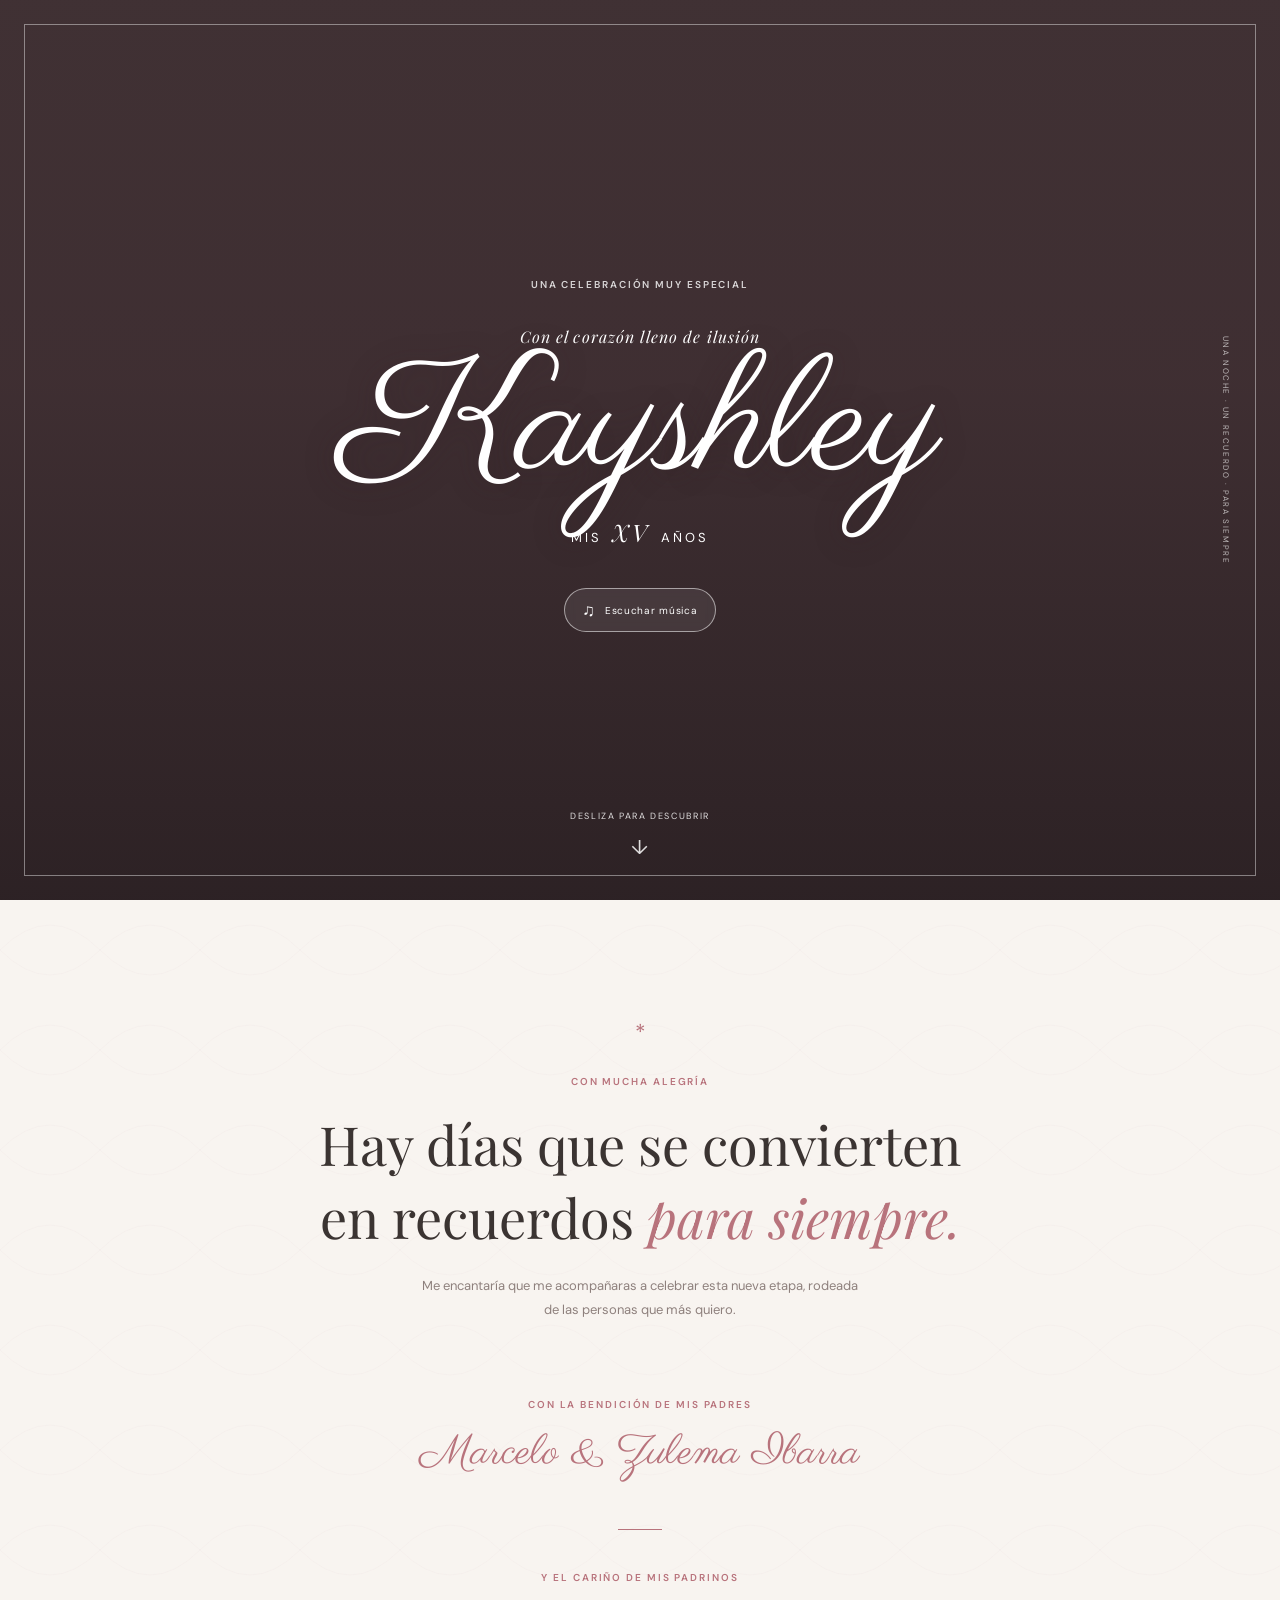
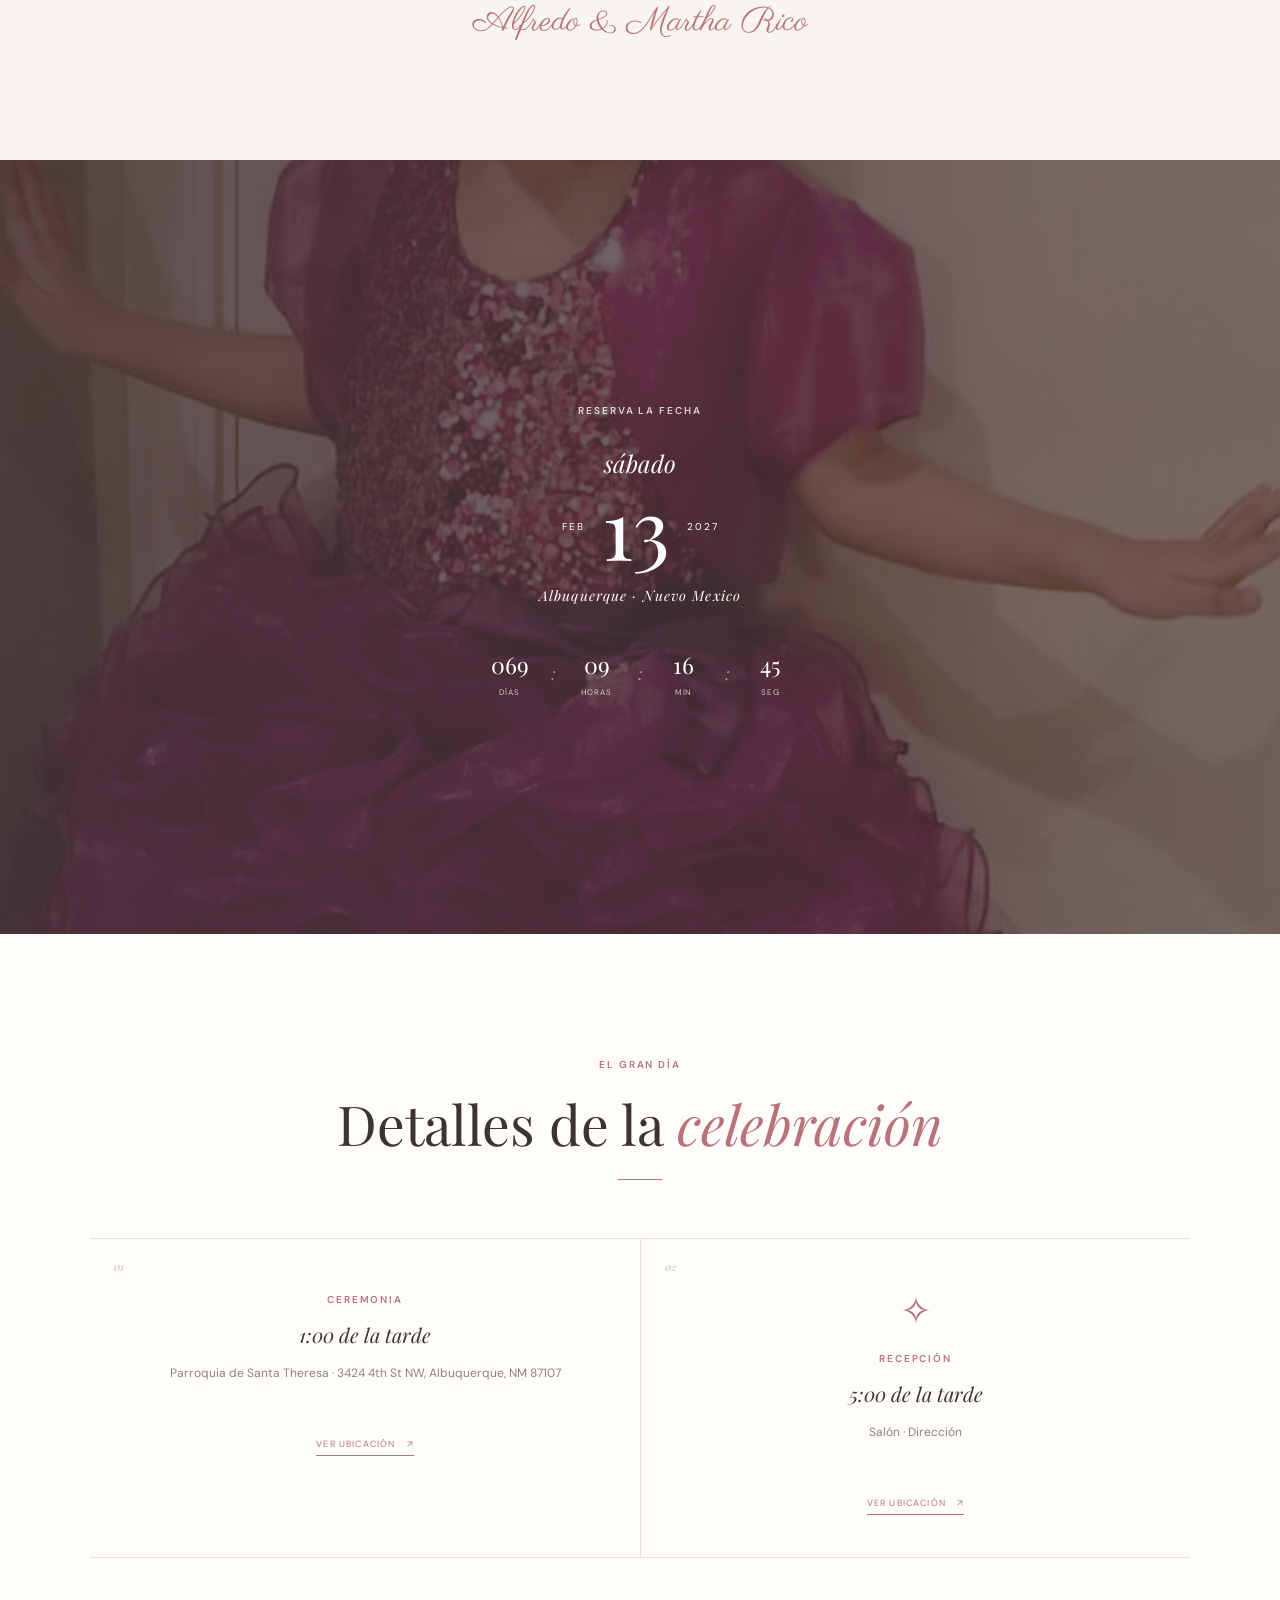
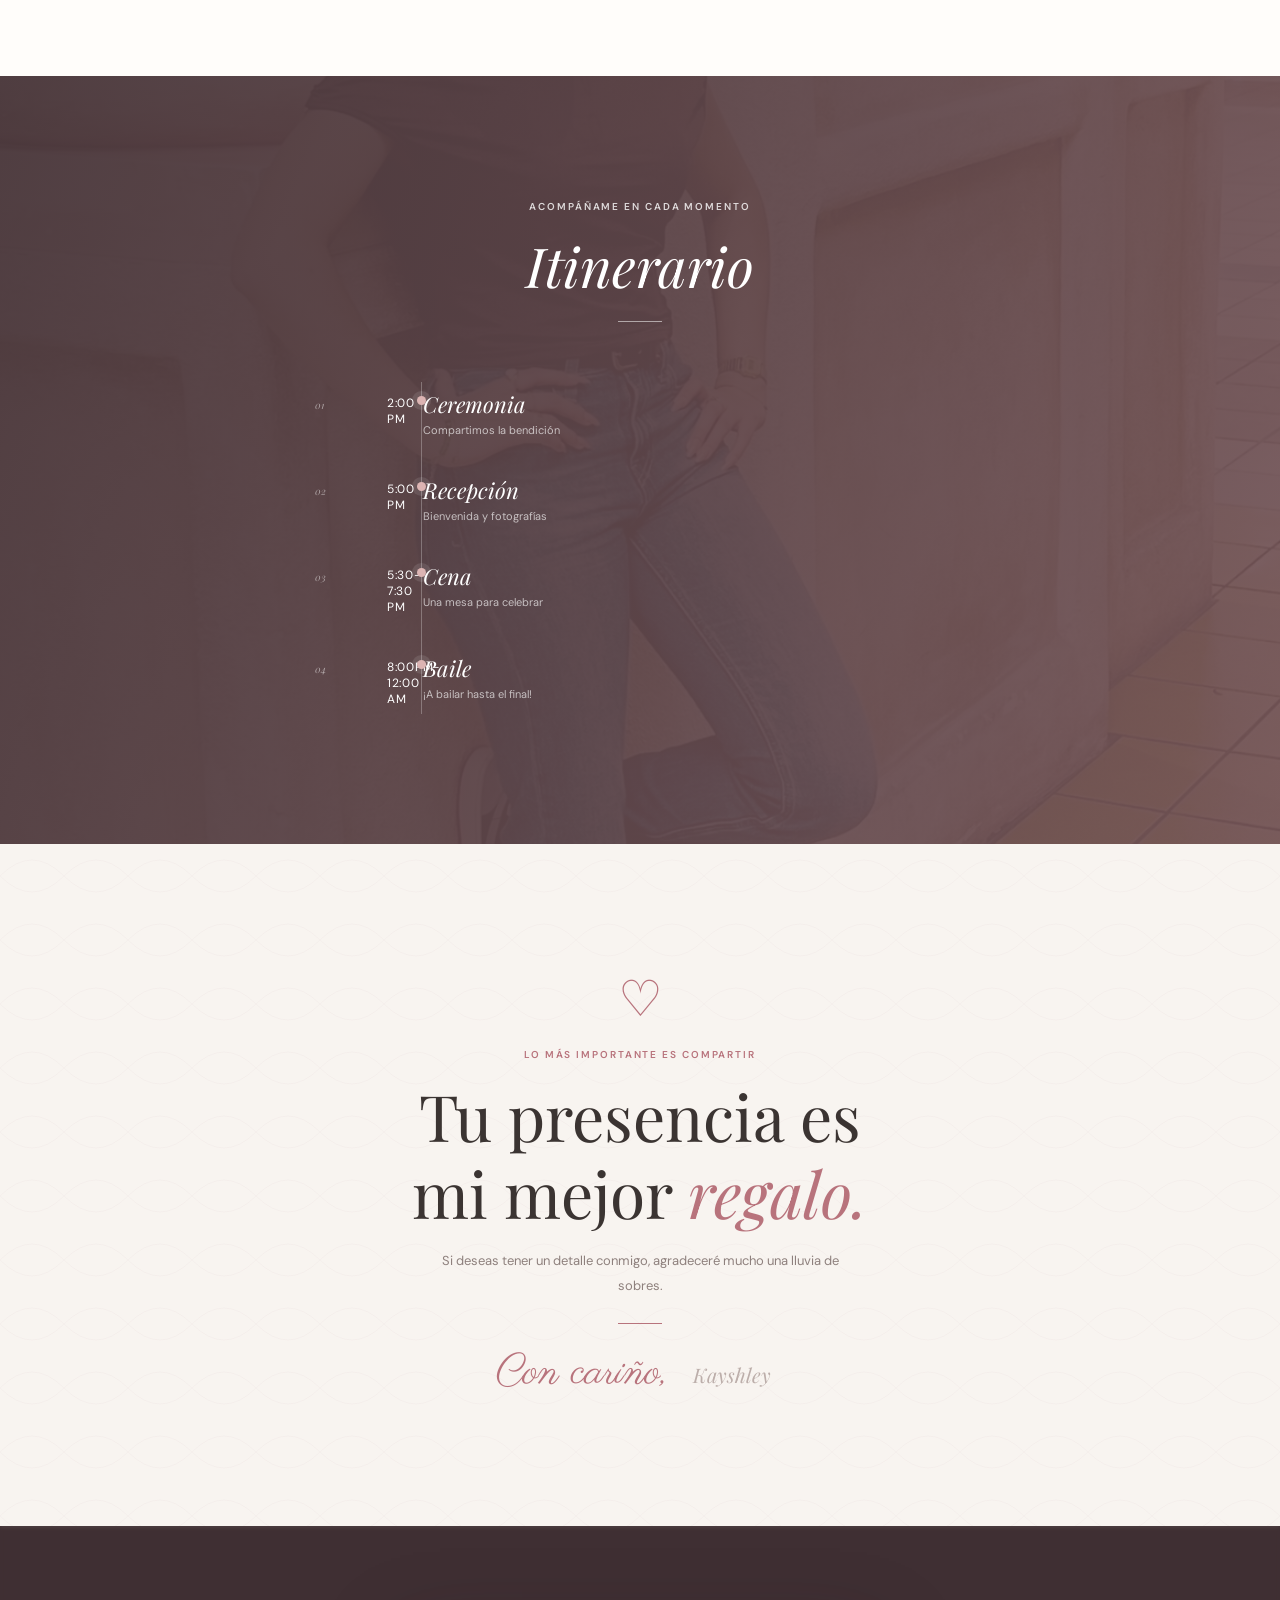
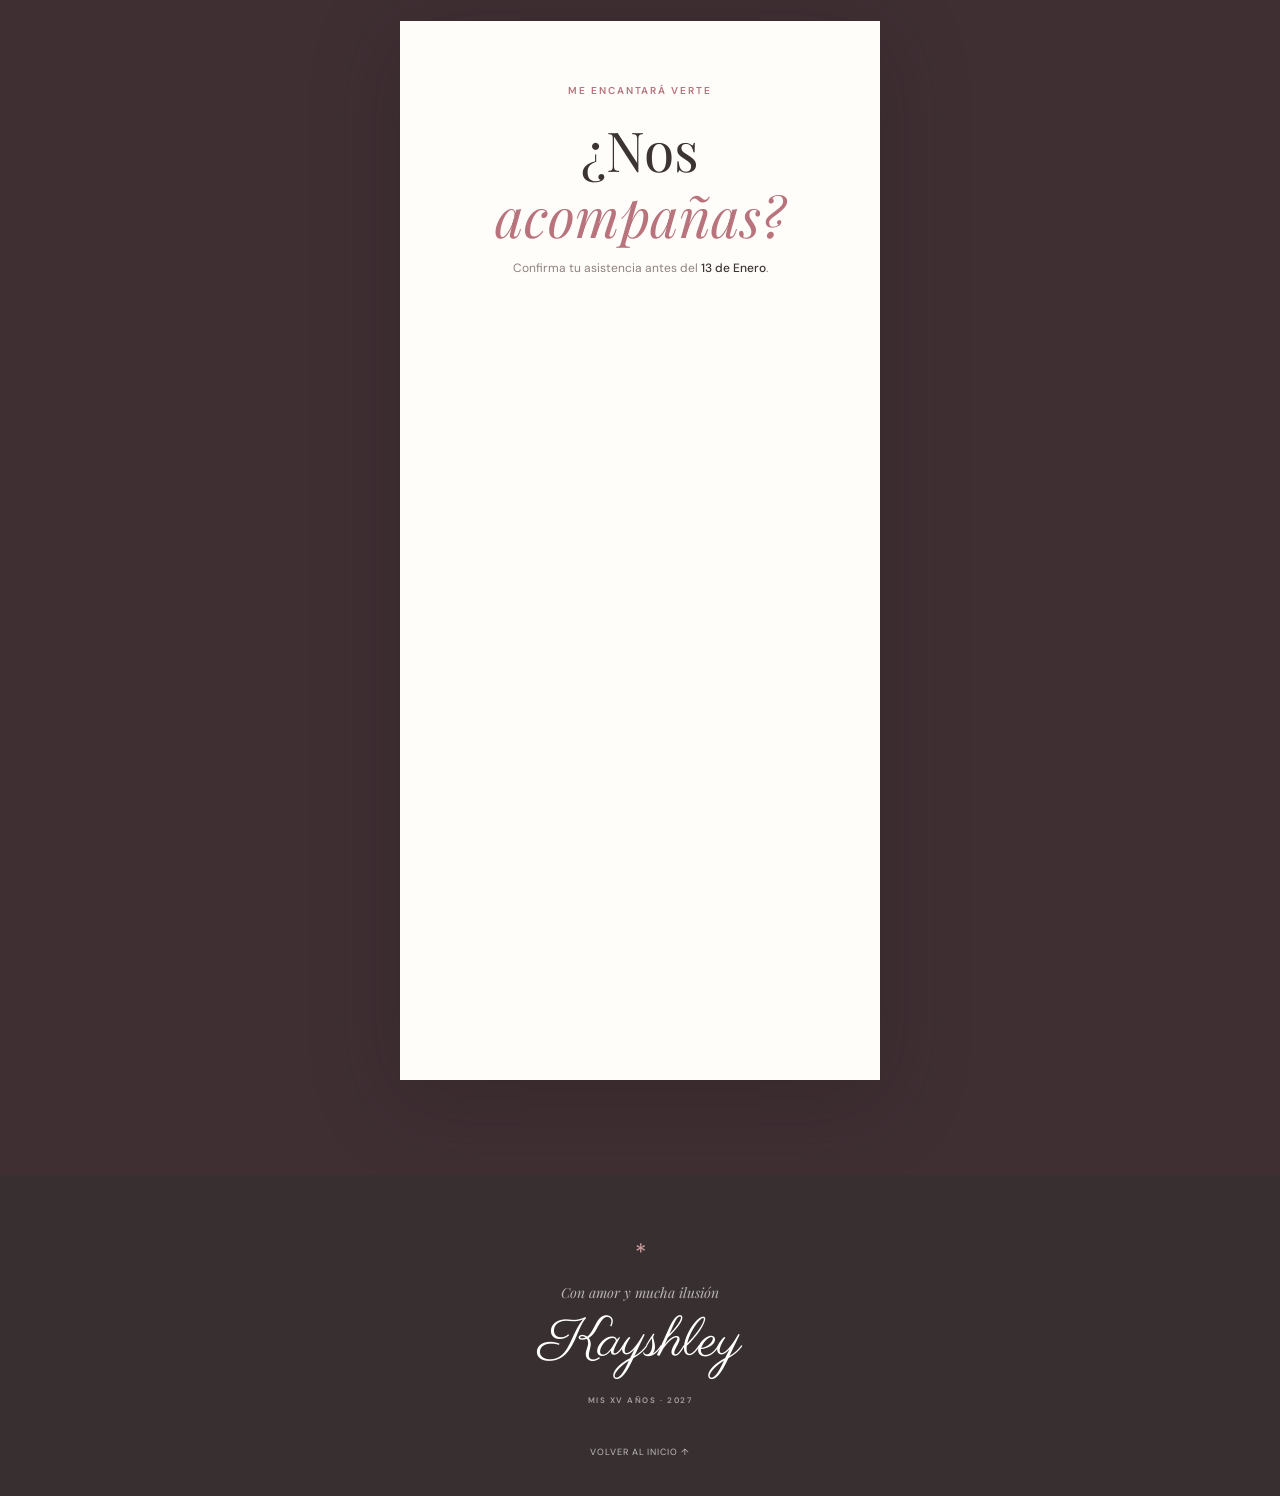
==== commit e850b075: "Add files via upload" ====
--- a/index.html
+++ b/index.html
@@ -45,7 +45,7 @@
     </section>
 
     <section class="date-band">
-      <div class="date-photo"></div><div class="date-overlay"></div>
+      <div class="date-slideshow" id="date-slideshow" aria-hidden="true"></div><div class="date-overlay"></div>
       <div class="date-content reveal">
         <span class="eyebrow light">Reserva la fecha</span>
         <p class="date-day" data-content="dateDay">Sábado</p>
--- a/styles.css
+++ b/styles.css
@@ -1,3 +1,5 @@
-:root{--ink:#3b3432;--muted:#8e807d;--rose:#b8737c;--blush:#ead5d2;--cream:#f8f4f0;--paper:#fffdfa;--serif:"Playfair Display",Georgia,serif;--sans:"DM Sans",sans-serif;--script:"Parisienne",cursive}*{box-sizing:border-box}html{scroll-behavior:smooth}body{margin:0;background:var(--paper);color:var(--ink);font-family:var(--sans);font-weight:400}button,input,select{font:inherit}a{color:inherit}.loading-screen{position:fixed;inset:0;z-index:20;background:var(--cream);display:flex;flex-direction:column;align-items:center;justify-content:center;gap:12px;color:var(--muted);font-family:var(--serif);font-size:12px;letter-spacing:.12em;transition:opacity .7s,visibility .7s}.loader-mark{font:54px var(--script);color:var(--rose)}.loading-screen.loaded{opacity:0;visibility:hidden}.hero{height:min(920px,100svh);min-height:650px;position:relative;overflow:hidden;color:white;background:#49383b}.hero-photo,.hero-shade,.hero-frame,.date-photo,.date-overlay,.schedule-photo,.schedule-tint,.dress-image,.rsvp-photo,.rsvp-overlay{position:absolute;inset:0}.hero-photo{background-position:center 42%;background-size:cover;transform:scale(1.035);animation:slow-zoom 15s ease-in-out infinite alternate}.hero-shade{background:linear-gradient(180deg,rgba(35,26,29,.24),rgba(36,22,27,.28) 42%,rgba(30,22,25,.66))}.hero-frame{inset:24px;border:1px solid rgba(255,255,255,.42);pointer-events:none}.hero-copy{position:absolute;inset:0;display:flex;flex-direction:column;align-items:center;justify-content:center;text-align:center;padding:48px 20px}.eyebrow{text-transform:uppercase;letter-spacing:.19em;font-size:10px;color:var(--rose);font-weight:600}.eyebrow.light{color:rgba(255,255,255,.8)}.hero-small{font:italic 16px var(--serif);letter-spacing:.07em;margin:25px 0 0;color:#fff}.hero h1{font:clamp(82px,15vw,160px)/.92 var(--script);font-weight:400;margin:8px 0 0;text-shadow:0 3px 28px #35212666}.hero-age{font:13px var(--sans);letter-spacing:.24em;text-transform:uppercase;margin-top:14px}.hero-age i{font:italic 24px var(--serif);padding:0 4px}.music-button{margin-top:40px;border:1px solid #ffffff88;background:#ffffff14;color:white;border-radius:30px;padding:10px 18px;display:flex;align-items:center;gap:9px;font-size:10px;letter-spacing:.07em;cursor:pointer;backdrop-filter:blur(5px);transition:.25s}.music-button:hover,.music-button[aria-pressed=true]{background:#ffffff34}.music-icon{font-size:17px}.music-button.needs-music{border-color:#f3c5c9}.scroll-cue{position:absolute;bottom:40px;display:flex;align-items:center;gap:12px;flex-direction:column;text-decoration:none;font-size:9px;letter-spacing:.18em;text-transform:uppercase;color:#ffffffd9}.scroll-cue i{font-style:normal;font-size:20px;animation:bob 1.5s infinite}.hero-side-note{position:absolute;right:49px;top:50%;writing-mode:vertical-rl;transform:translateY(-50%);font-size:8px;letter-spacing:.2em;text-transform:uppercase;color:#ffffffa8}.section-pad{padding:118px max(7vw,24px)}.welcome{text-align:center;background:var(--cream) url("data:image/svg+xml,%3Csvg width='100' height='100' viewBox='0 0 100 100' xmlns='http://www.w3.org/2000/svg'%3E%3Cpath d='M0 50Q50 0 100 50Q50 100 0 50Z' fill='none' stroke='%23eadfdb' stroke-opacity='.3' stroke-width='.7'/%3E%3C/svg%3E")}.ornament{font-size:22px;color:var(--rose);margin-bottom:28px}.welcome-quote{font:clamp(30px,5vw,54px)/1.35 var(--serif);font-weight:400;margin:20px 0}.welcome-quote em,.section-heading h2 em,.rsvp-panel h2 em,.gift h2 em,.dress-copy h2 em{font-weight:400;color:var(--rose)}.body-copy{max-width:440px;margin:0 auto;color:var(--muted);font-size:13px;line-height:1.9}.names-block{margin:75px auto 0;max-width:620px;display:flex;align-items:center;flex-direction:column;gap:16px}.script-names{font:42px/1.2 var(--script);color:var(--rose);margin:2px 0 8px}.script-names span{color:#bcaeaa;font:italic 20px var(--serif);padding:0 14px}.script-names.smaller{font-size:34px;margin-bottom:0}.tiny-rule{display:block;width:44px;height:1px;background:var(--rose);margin:25px auto}.date-band{position:relative;min-height:510px;overflow:hidden;color:white;display:grid;place-items:center;text-align:center;background:#554347}.date-photo{background-size:cover;background-position:center 46%;filter:saturate(.65)}.date-overlay{background:linear-gradient(90deg,#46363bbd,#46363b85),linear-gradient(0deg,#46363b55,#46363b55)}.date-content{position:relative;padding:65px 20px}.date-day{font:italic 24px var(--serif);margin:28px 0 8px}.date-number{display:flex;align-items:center;gap:17px;justify-content:center}.date-number span{font-size:10px;letter-spacing:.2em}.date-number strong{font:84px/.95 var(--serif);font-weight:400}.date-location{font:italic 14px var(--serif);letter-spacing:.08em;margin-top:19px}.countdown{display:flex;align-items:center;justify-content:center;gap:17px;margin-top:44px}.countdown div{display:flex;flex-direction:column;gap:7px;min-width:48px}.countdown strong{font:23px var(--serif);font-weight:400}.countdown span{font-size:8px;letter-spacing:.12em;text-transform:uppercase;color:#ffffffb8}.countdown>i{font:italic 18px var(--serif);color:#ffffff77}.celebration{background:var(--paper);text-align:center}.section-heading{text-align:center;margin-bottom:58px}.section-heading h2,.rsvp-panel h2,.gift h2,.dress-copy h2{font:clamp(35px,5vw,55px)/1.2 var(--serif);font-weight:400;margin:17px 0}.section-heading .tiny-rule{margin:23px auto 0}.event-cards{max-width:1100px;margin:0 auto;display:grid;grid-template-columns:repeat(2,1fr);border-top:1px solid #e9dfdc;border-bottom:1px solid #e9dfdc}.event-card{padding:44px 28px 42px;position:relative}.event-card+.event-card{border-left:1px solid #e9dfdc}.event-index{position:absolute;top:20px;left:24px;font:italic 11px var(--serif);color:#c5b8b4}.event-icon{font:38px var(--serif);color:var(--rose);margin-bottom:18px}.event-card h3{font:italic 20px var(--serif);font-weight:400;margin:15px 0}.event-place{font-size:12px;line-height:1.8;color:var(--muted);min-height:44px}.text-link{display:inline-block;margin-top:19px;font-size:9px;text-transform:uppercase;letter-spacing:.13em;text-decoration:none;border-bottom:1px solid var(--rose);padding-bottom:5px;color:var(--rose)}.text-link span{padding-left:8px}.text-link.static{border:0}.schedule-section{position:relative;background:#645052;color:white;overflow:hidden}.schedule-photo{background-size:cover;background-position:center;filter:saturate(.6);opacity:.32}.schedule-tint{background:linear-gradient(110deg,#49373be8,#77565abf)}.schedule-wrap{position:relative}.schedule-wrap .section-heading h2{font-style:italic}.schedule-wrap .section-heading{margin-bottom:48px}.schedule-wrap .tiny-rule{background:#ffffff88}.timeline{max-width:650px;margin:auto;position:relative}.timeline:before{content:"";position:absolute;top:12px;bottom:12px;width:1px;left:106px;background:#ffffff45}.timeline-item{display:grid;grid-template-columns:72px 36px 1fr;gap:0;align-items:start;position:relative;padding:19px 0}.timeline-no{font:italic 10px var(--serif);color:#ffffff82;padding-top:9px}.timeline-time{font:12px var(--sans);letter-spacing:.06em;padding-top:6px;grid-column:2;grid-row:1}.timeline-dot{position:absolute;left:102px;top:26px;width:9px;height:9px;background:#dcb4b3;border-radius:50%;box-shadow:0 0 0 5px #ffffff1a}.timeline-item>div{grid-column:3}.timeline-item h3{font:italic 22px var(--serif);font-weight:400;margin:0 0 4px}.timeline-item p{font-size:11px;color:#ffffffa8;margin:0}.gallery-section{background:#f6f0ec;text-align:center}.gallery-grid{max-width:1000px;margin:auto;display:grid;grid-template-columns:1.05fr .72fr 1.05fr;grid-template-rows:220px 220px;gap:15px;align-items:stretch}.gallery-item{margin:0;overflow:hidden;background:#e6d9d5}.gallery-item img{width:100%;height:100%;object-fit:cover;display:block;transition:transform .8s cubic-bezier(.2,.7,.2,1),filter .5s;filter:saturate(.82)}.gallery-item:hover img{transform:scale(1.045);filter:saturate(1)}.gallery-1{grid-row:span 2}.gallery-2{grid-column:2;grid-row:span 2}.gallery-3{grid-column:3;grid-row:1}.gallery-4{grid-column:3;grid-row:2}.gallery-caption{font:italic 15px var(--serif);color:var(--muted);margin:32px 0 0}.gallery-caption span{color:var(--rose);padding-left:8px}.dress-code{display:grid;grid-template-columns:1fr 1fr;min-height:490px;background:var(--cream)}.dress-image{position:relative;inset:auto;grid-column:1;min-height:440px;background-position:center 28%;background-size:cover}.dress-copy{grid-column:2;grid-row:1;display:flex;flex-direction:column;justify-content:center;padding:75px clamp(35px,9vw,130px)}.dress-copy p{color:var(--muted);font-size:13px;line-height:1.9;max-width:320px}.dress-flower{color:var(--rose);font-size:25px;margin-top:28px}.gift{text-align:center;background:var(--cream) url("data:image/svg+xml,%3Csvg width='64' height='64' xmlns='http://www.w3.org/2000/svg'%3E%3Cpath d='M0 32Q32 0 64 32Q32 64 0 32Z' fill='none' stroke='%23eadfdb' stroke-opacity='.34' stroke-width='.7'/%3E%3C/svg%3E")}.gift-icon{font:50px var(--serif);color:var(--rose);margin-bottom:19px}.gift h2{font-size:clamp(42px,6vw,64px)}.gift .script-names{margin-top:14px}.rsvp-section{position:relative;padding:95px 22px;min-height:650px;display:grid;place-items:center;background:#554347;overflow:hidden}.rsvp-photo{background-size:cover;background-position:center 54%;filter:saturate(.58)}.rsvp-overlay{background:#3325289e;backdrop-filter:blur(2px)}.rsvp-panel{position:relative;width:min(100%,480px);background:var(--paper);padding:57px clamp(27px,7vw,65px);text-align:center;box-shadow:0 18px 80px #26191c45}.rsvp-panel h2{margin-bottom:12px}.rsvp-panel>p{font-size:12px;color:var(--muted);margin:0 0 27px}.rsvp-panel>p strong{color:var(--ink);font-weight:500}.rsvp-panel form{text-align:left}.rsvp-panel label{display:block;font-size:9px;letter-spacing:.12em;text-transform:uppercase;margin:18px 0;color:var(--muted)}.rsvp-panel input,.rsvp-panel select{display:block;width:100%;border:0;border-bottom:1px solid #ddd0cc;border-radius:0;background:transparent;padding:11px 0;color:var(--ink);font:13px var(--sans);outline:none}.rsvp-panel input:focus,.rsvp-panel select:focus{border-color:var(--rose)}.rsvp-panel input::placeholder{color:#bfb4b0}.submit-button{width:100%;margin-top:18px;border:0;background:var(--ink);color:white;padding:15px 18px;font-size:9px;letter-spacing:.15em;text-transform:uppercase;cursor:pointer;transition:background .2s}.submit-button:hover{background:var(--rose)}.submit-button span{margin-left:12px}.form-note{font-size:9px!important;color:#a89b97!important;text-align:center;margin:15px 0 0!important}.rsvp-success{padding:30px 0;color:var(--rose);font:italic 20px var(--serif)}footer{padding:62px 20px 38px;text-align:center;background:#382f30;color:#fff}footer .footer-flower{font-size:24px;color:#d4a2a4}footer p{font:italic 14px var(--serif);color:#ffffffa3;margin:15px 0 4px}footer h2{font:54px var(--script);font-weight:400;margin:0 0 8px}footer .eyebrow{font-size:8px;color:#ffffff8e}footer .back-top{display:block;margin-top:38px;font-size:9px;letter-spacing:.1em;text-transform:uppercase;text-decoration:none;color:#ffffffb0}.reveal{opacity:0;transform:translateY(20px);transition:opacity .8s ease,transform .8s ease}.reveal.is-visible{opacity:1;transform:none}@keyframes slow-zoom{to{transform:scale(1.09)}}@keyframes bob{50%{transform:translateY(5px)}}@media(max-width:760px){.hero{min-height:650px;height:93svh}.hero-frame{inset:14px}.hero-side-note{right:28px}.section-pad{padding:85px 24px}.welcome-quote{font-size:34px}.names-block{margin-top:57px}.date-band{min-height:460px}.date-number strong{font-size:72px}.event-cards{grid-template-columns:1fr;border-top:0}.event-card{padding:30px 14px}.event-card+.event-card{border-left:0;border-top:1px solid #e9dfdc}.event-place{min-height:auto}.event-icon{margin-bottom:8px}.schedule-wrap{padding-top:80px;padding-bottom:83px}.timeline{max-width:400px}.timeline:before{left:82px}.timeline-item{grid-template-columns:48px 35px 1fr}.timeline-dot{left:78px}.timeline-item h3{font-size:20px}.gallery-grid{grid-template-columns:1fr 1fr;grid-template-rows:260px 155px;gap:10px}.gallery-1{grid-column:1;grid-row:span 2}.gallery-2{grid-column:2;grid-row:1}.gallery-3{grid-column:2;grid-row:2}.gallery-4{display:none}.dress-code{grid-template-columns:1fr}.dress-image{grid-column:1;grid-row:1;min-height:340px}.dress-copy{grid-column:1;grid-row:2;padding:54px 32px 64px}.rsvp-section{padding:70px 18px;min-height:620px}.rsvp-panel{padding:47px 27px}}@media(prefers-reduced-motion:reduce){html{scroll-behavior:auto}*,*:before,*:after{animation-duration:.01ms!important;animation-iteration-count:1!important;transition-duration:.01ms!important}.reveal{opacity:1;transform:none}}
+:root{--ink:#3b3432;--muted:#8e807d;--rose:#b8737c;--blush:#ead5d2;--cream:#f8f4f0;--paper:#fffdfa;--serif:"Playfair Display",Georgia,serif;--sans:"DM Sans",sans-serif;--script:"Parisienne",cursive}*{box-sizing:border-box}html{scroll-behavior:smooth}body{margin:0;background:var(--paper);color:var(--ink);font-family:var(--sans);font-weight:400}button,input,select{font:inherit}a{color:inherit}.loading-screen{position:fixed;inset:0;z-index:20;background:var(--cream);display:flex;flex-direction:column;align-items:center;justify-content:center;gap:12px;color:var(--muted);font-family:var(--serif);font-size:12px;letter-spacing:.12em;transition:opacity .7s,visibility .7s}.loader-mark{font:54px var(--script);color:var(--rose)}.loading-screen.loaded{opacity:0;visibility:hidden}.hero{height:min(920px,100svh);min-height:650px;position:relative;overflow:hidden;color:white;background:#49383b}.hero-photo,.hero-shade,.hero-frame,.date-photo,.date-overlay,.schedule-photo,.schedule-tint,.dress-image,.rsvp-photo,.rsvp-overlay{position:absolute;inset:0}.hero-photo{background-position:center 42%;background-size:cover;transform:scale(1.035);animation:slow-zoom 15s ease-in-out infinite alternate}.hero-shade{background:linear-gradient(180deg,rgba(35,26,29,.24),rgba(36,22,27,.28) 42%,rgba(30,22,25,.66))}.hero-frame{inset:24px;border:1px solid rgba(255,255,255,.42);pointer-events:none}.hero-copy{position:absolute;inset:0;display:flex;flex-direction:column;align-items:center;justify-content:center;text-align:center;padding:48px 20px}.eyebrow{text-transform:uppercase;letter-spacing:.19em;font-size:10px;color:var(--rose);font-weight:600}.eyebrow.light{color:rgba(255,255,255,.8)}.hero-small{font:italic 16px var(--serif);letter-spacing:.07em;margin:25px 0 0;color:#fff}.hero h1{font:clamp(82px,15vw,160px)/.92 var(--script);font-weight:400;margin:8px 0 0;text-shadow:0 3px 28px #35212666}.hero-age{font:13px var(--sans);letter-spacing:.24em;text-transform:uppercase;margin-top:14px}.hero-age i{font:italic 24px var(--serif);padding:0 4px}.music-button{margin-top:40px;border:1px solid #ffffff88;background:#ffffff14;color:white;border-radius:30px;padding:10px 18px;display:flex;align-items:center;gap:9px;font-size:10px;letter-spacing:.07em;cursor:pointer;backdrop-filter:blur(5px);transition:.25s}.music-button:hover,.music-button[aria-pressed=true]{background:#ffffff34}.music-icon{font-size:17px}.music-button.needs-music{border-color:#f3c5c9}.scroll-cue{position:absolute;bottom:40px;display:flex;align-items:center;gap:12px;flex-direction:column;text-decoration:none;font-size:9px;letter-spacing:.18em;text-transform:uppercase;color:#ffffffd9}.scroll-cue i{font-style:normal;font-size:20px;animation:bob 1.5s infinite}.hero-side-note{position:absolute;right:49px;top:50%;writing-mode:vertical-rl;transform:translateY(-50%);font-size:8px;letter-spacing:.2em;text-transform:uppercase;color:#ffffffa8}.section-pad{padding:118px max(7vw,24px)}.welcome{text-align:center;background:var(--cream) url("data:image/svg+xml,%3Csvg width='100' height='100' viewBox='0 0 100 100' xmlns='http://www.w3.org/2000/svg'%3E%3Cpath d='M0 50Q50 0 100 50Q50 100 0 50Z' fill='none' stroke='%23eadfdb' stroke-opacity='.3' stroke-width='.7'/%3E%3C/svg%3E")}.ornament{font-size:22px;color:var(--rose);margin-bottom:28px}.welcome-quote{font:clamp(30px,5vw,54px)/1.35 var(--serif);font-weight:400;margin:20px 0}.welcome-quote em,.section-heading h2 em,.rsvp-panel h2 em,.gift h2 em,.dress-copy h2 em{font-weight:400;color:var(--rose)}.body-copy{max-width:440px;margin:0 auto;color:var(--muted);font-size:13px;line-height:1.9}.names-block{margin:75px auto 0;max-width:620px;display:flex;align-items:center;flex-direction:column;gap:16px}.script-names{font:42px/1.2 var(--script);color:var(--rose);margin:2px 0 8px}.script-names span{color:#bcaeaa;font:italic 20px var(--serif);padding:0 14px}.script-names.smaller{font-size:34px;margin-bottom:0}.tiny-rule{display:block;width:44px;height:1px;background:var(--rose);margin:25px auto}.date-band{position:relative;min-height:min(86svh,840px);overflow:hidden;color:white;display:grid;place-items:center;text-align:center;background:#554347}.date-photo{background-size:cover;background-position:center 46%;filter:saturate(.65)}.date-overlay{background:linear-gradient(90deg,#46363bbd,#46363b85),linear-gradient(0deg,#46363b55,#46363b55)}.date-content{position:relative;padding:65px 20px}.date-day{font:italic 24px var(--serif);margin:28px 0 8px}.date-number{display:flex;align-items:center;gap:17px;justify-content:center}.date-number span{font-size:10px;letter-spacing:.2em}.date-number strong{font:84px/.95 var(--serif);font-weight:400}.date-location{font:italic 14px var(--serif);letter-spacing:.08em;margin-top:19px}.countdown{display:flex;align-items:center;justify-content:center;gap:17px;margin-top:44px}.countdown div{display:flex;flex-direction:column;gap:7px;min-width:48px}.countdown strong{font:23px var(--serif);font-weight:400}.countdown span{font-size:8px;letter-spacing:.12em;text-transform:uppercase;color:#ffffffb8}.countdown>i{font:italic 18px var(--serif);color:#ffffff77}.celebration{background:var(--paper);text-align:center}.section-heading{text-align:center;margin-bottom:58px}.section-heading h2,.rsvp-panel h2,.gift h2,.dress-copy h2{font:clamp(35px,5vw,55px)/1.2 var(--serif);font-weight:400;margin:17px 0}.section-heading .tiny-rule{margin:23px auto 0}.event-cards{max-width:1100px;margin:0 auto;display:grid;grid-template-columns:repeat(2,1fr);border-top:1px solid #e9dfdc;border-bottom:1px solid #e9dfdc}.event-card{padding:44px 28px 42px;position:relative}.event-card+.event-card{border-left:1px solid #e9dfdc}.event-index{position:absolute;top:20px;left:24px;font:italic 11px var(--serif);color:#c5b8b4}.event-icon{font:38px var(--serif);color:var(--rose);margin-bottom:18px}.event-card h3{font:italic 20px var(--serif);font-weight:400;margin:15px 0}.event-place{font-size:12px;line-height:1.8;color:var(--muted);min-height:44px}.text-link{display:inline-block;margin-top:19px;font-size:9px;text-transform:uppercase;letter-spacing:.13em;text-decoration:none;border-bottom:1px solid var(--rose);padding-bottom:5px;color:var(--rose)}.text-link span{padding-left:8px}.text-link.static{border:0}.schedule-section{position:relative;background:#645052;color:white;overflow:hidden}.schedule-photo{background-size:cover;background-position:center;filter:saturate(.6);opacity:.32}.schedule-tint{background:linear-gradient(110deg,#49373be8,#77565abf)}.schedule-wrap{position:relative}.schedule-wrap .section-heading h2{font-style:italic}.schedule-wrap .section-heading{margin-bottom:48px}.schedule-wrap .tiny-rule{background:#ffffff88}.timeline{max-width:650px;margin:auto;position:relative}.timeline:before{content:"";position:absolute;top:12px;bottom:12px;width:1px;left:106px;background:#ffffff45}.timeline-item{display:grid;grid-template-columns:72px 36px 1fr;gap:0;align-items:start;position:relative;padding:19px 0}.timeline-no{font:italic 10px var(--serif);color:#ffffff82;padding-top:9px}.timeline-time{font:12px var(--sans);letter-spacing:.06em;padding-top:6px;grid-column:2;grid-row:1}.timeline-dot{position:absolute;left:102px;top:26px;width:9px;height:9px;background:#dcb4b3;border-radius:50%;box-shadow:0 0 0 5px #ffffff1a}.timeline-item>div{grid-column:3}.timeline-item h3{font:italic 22px var(--serif);font-weight:400;margin:0 0 4px}.timeline-item p{font-size:11px;color:#ffffffa8;margin:0}.gallery-section{background:#f6f0ec;text-align:center}.gallery-grid{max-width:1000px;margin:auto;display:grid;grid-template-columns:1.05fr .72fr 1.05fr;grid-template-rows:220px 220px;gap:15px;align-items:stretch}.gallery-item{margin:0;overflow:hidden;background:#e6d9d5}.gallery-item img{width:100%;height:100%;object-fit:cover;display:block;transition:transform .8s cubic-bezier(.2,.7,.2,1),filter .5s;filter:saturate(.82)}.gallery-item:hover img{transform:scale(1.045);filter:saturate(1)}.gallery-1{grid-row:span 2}.gallery-2{grid-column:2;grid-row:span 2}.gallery-3{grid-column:3;grid-row:1}.gallery-4{grid-column:3;grid-row:2}.gallery-caption{font:italic 15px var(--serif);color:var(--muted);margin:32px 0 0}.gallery-caption span{color:var(--rose);padding-left:8px}.dress-code{display:grid;grid-template-columns:1fr 1fr;min-height:490px;background:var(--cream)}.dress-image{position:relative;inset:auto;grid-column:1;min-height:440px;background-position:center 28%;background-size:cover}.dress-copy{grid-column:2;grid-row:1;display:flex;flex-direction:column;justify-content:center;padding:75px clamp(35px,9vw,130px)}.dress-copy p{color:var(--muted);font-size:13px;line-height:1.9;max-width:320px}.dress-flower{color:var(--rose);font-size:25px;margin-top:28px}.gift{text-align:center;background:var(--cream) url("data:image/svg+xml,%3Csvg width='64' height='64' xmlns='http://www.w3.org/2000/svg'%3E%3Cpath d='M0 32Q32 0 64 32Q32 64 0 32Z' fill='none' stroke='%23eadfdb' stroke-opacity='.34' stroke-width='.7'/%3E%3C/svg%3E")}.gift-icon{font:50px var(--serif);color:var(--rose);margin-bottom:19px}.gift h2{font-size:clamp(42px,6vw,64px)}.gift .script-names{margin-top:14px}.rsvp-section{position:relative;padding:95px 22px;min-height:650px;display:grid;place-items:center;background:#554347;overflow:hidden}.rsvp-photo{background-size:cover;background-position:center 54%;filter:saturate(.58)}.rsvp-overlay{background:#3325289e;backdrop-filter:blur(2px)}.rsvp-panel{position:relative;width:min(100%,480px);background:var(--paper);padding:57px clamp(27px,7vw,65px);text-align:center;box-shadow:0 18px 80px #26191c45}.rsvp-panel h2{margin-bottom:12px}.rsvp-panel>p{font-size:12px;color:var(--muted);margin:0 0 27px}.rsvp-panel>p strong{color:var(--ink);font-weight:500}.rsvp-panel form{text-align:left}.rsvp-panel label{display:block;font-size:9px;letter-spacing:.12em;text-transform:uppercase;margin:18px 0;color:var(--muted)}.rsvp-panel input,.rsvp-panel select{display:block;width:100%;border:0;border-bottom:1px solid #ddd0cc;border-radius:0;background:transparent;padding:11px 0;color:var(--ink);font:13px var(--sans);outline:none}.rsvp-panel input:focus,.rsvp-panel select:focus{border-color:var(--rose)}.rsvp-panel input::placeholder{color:#bfb4b0}.submit-button{width:100%;margin-top:18px;border:0;background:var(--ink);color:white;padding:15px 18px;font-size:9px;letter-spacing:.15em;text-transform:uppercase;cursor:pointer;transition:background .2s}.submit-button:hover{background:var(--rose)}.submit-button span{margin-left:12px}.form-note{font-size:9px!important;color:#a89b97!important;text-align:center;margin:15px 0 0!important}.rsvp-success{padding:30px 0;color:var(--rose);font:italic 20px var(--serif)}footer{padding:62px 20px 38px;text-align:center;background:#382f30;color:#fff}footer .footer-flower{font-size:24px;color:#d4a2a4}footer p{font:italic 14px var(--serif);color:#ffffffa3;margin:15px 0 4px}footer h2{font:54px var(--script);font-weight:400;margin:0 0 8px}footer .eyebrow{font-size:8px;color:#ffffff8e}footer .back-top{display:block;margin-top:38px;font-size:9px;letter-spacing:.1em;text-transform:uppercase;text-decoration:none;color:#ffffffb0}.reveal{opacity:0;transform:translateY(20px);transition:opacity .8s ease,transform .8s ease}.reveal.is-visible{opacity:1;transform:none}@keyframes slow-zoom{to{transform:scale(1.09)}}@keyframes bob{50%{transform:translateY(5px)}}@media(max-width:760px){.hero{min-height:650px;height:93svh}.hero-frame{inset:14px}.hero-side-note{right:28px}.section-pad{padding:85px 24px}.welcome-quote{font-size:34px}.names-block{margin-top:57px}.date-band{min-height:min(84svh,760px)}.date-number strong{font-size:72px}.event-cards{grid-template-columns:1fr;border-top:0}.event-card{padding:30px 14px}.event-card+.event-card{border-left:0;border-top:1px solid #e9dfdc}.event-place{min-height:auto}.event-icon{margin-bottom:8px}.schedule-wrap{padding-top:80px;padding-bottom:83px}.timeline{max-width:400px}.timeline:before{left:82px}.timeline-item{grid-template-columns:48px 35px 1fr}.timeline-dot{left:78px}.timeline-item h3{font-size:20px}.gallery-grid{grid-template-columns:1fr 1fr;grid-template-rows:260px 155px;gap:10px}.gallery-1{grid-column:1;grid-row:span 2}.gallery-2{grid-column:2;grid-row:1}.gallery-3{grid-column:2;grid-row:2}.gallery-4{display:none}.dress-code{grid-template-columns:1fr}.dress-image{grid-column:1;grid-row:1;min-height:340px}.dress-copy{grid-column:1;grid-row:2;padding:54px 32px 64px}.rsvp-section{padding:70px 18px;min-height:620px}.rsvp-panel{padding:47px 27px}}@media(prefers-reduced-motion:reduce){html{scroll-behavior:auto}*,*:before,*:after{animation-duration:.01ms!important;animation-iteration-count:1!important;transition-duration:.01ms!important}.reveal{opacity:1;transform:none}}
 
 #google-form{display:block;width:100%;min-height:720px;border:0;background:transparent}@media(max-width:760px){#google-form{min-height:800px}}
+
+.date-slideshow{position:absolute;inset:0;overflow:hidden}.date-photo{opacity:0;transform:scale(1);transition:opacity 1.4s ease,transform 7s ease}.date-photo.is-active{opacity:1;transform:scale(1.035)}@media(prefers-reduced-motion:reduce){.date-photo{transition:none}.date-photo.is-active{transform:none}}
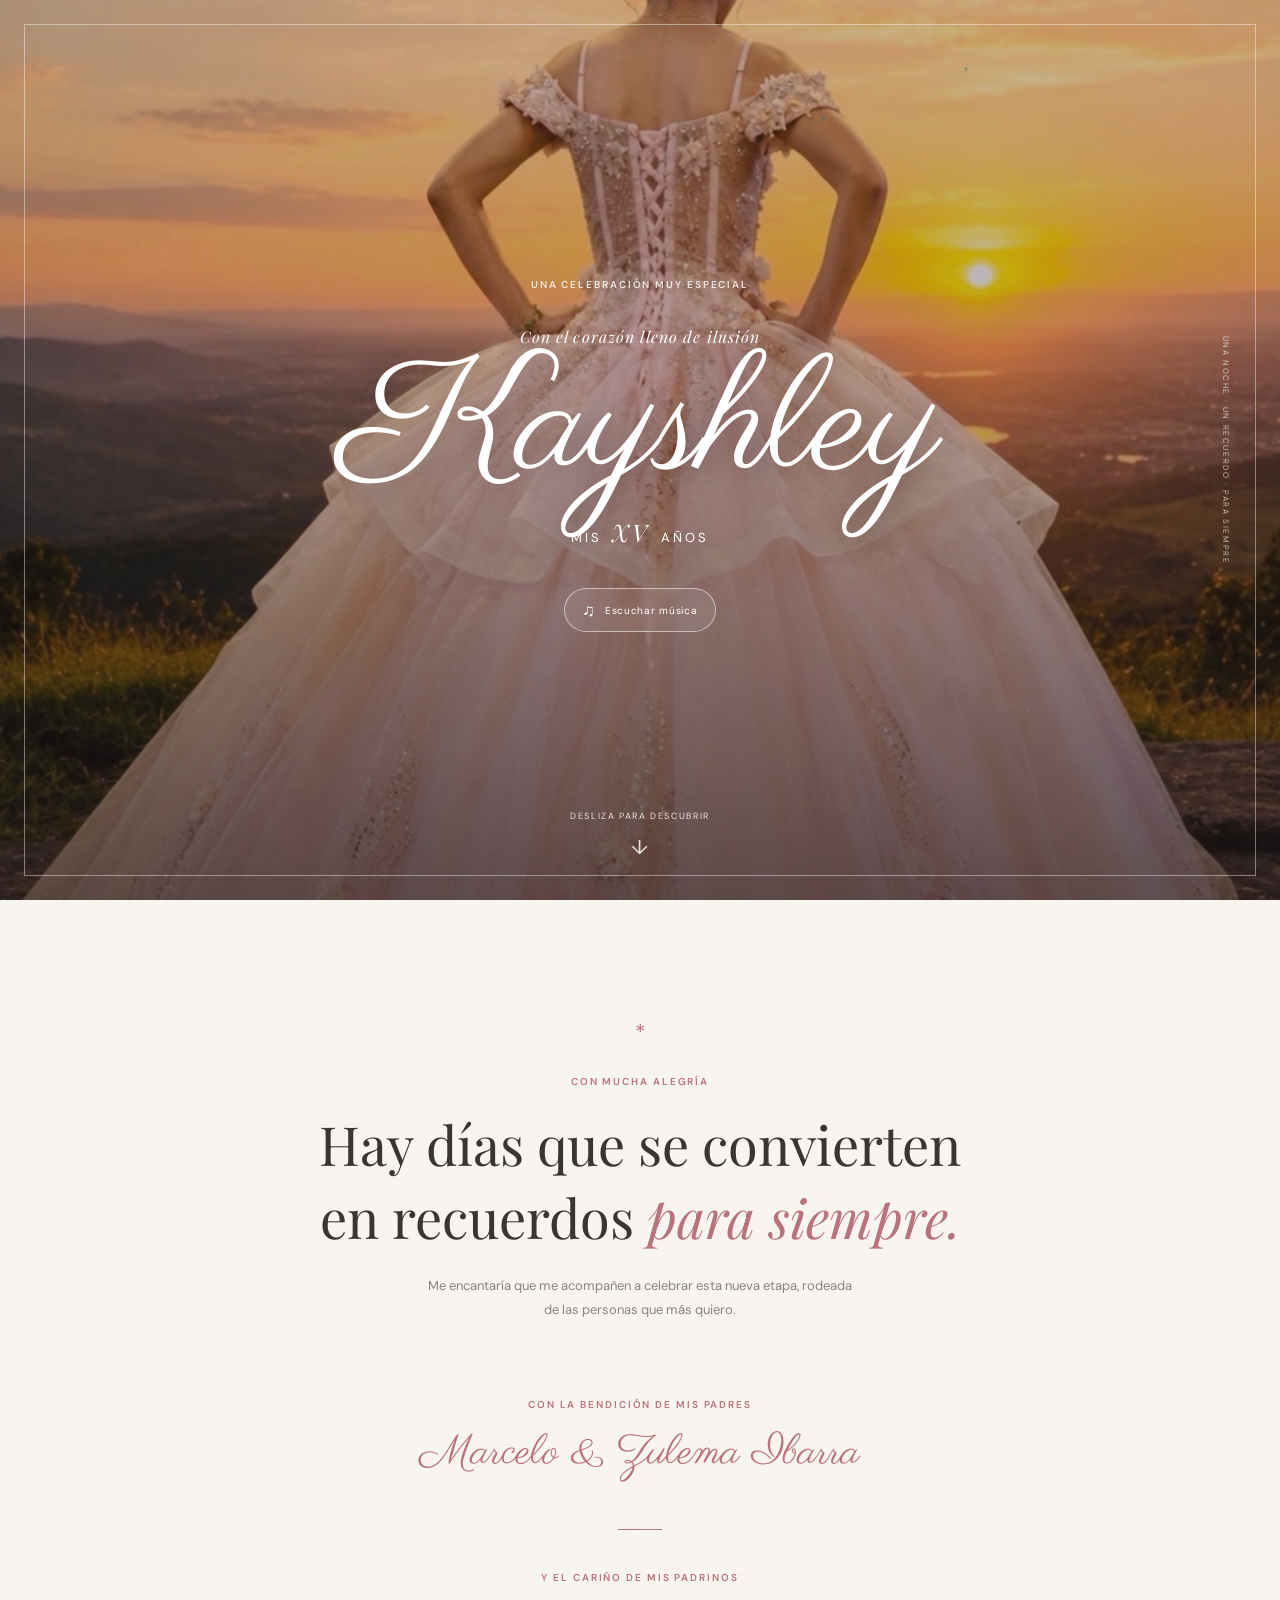
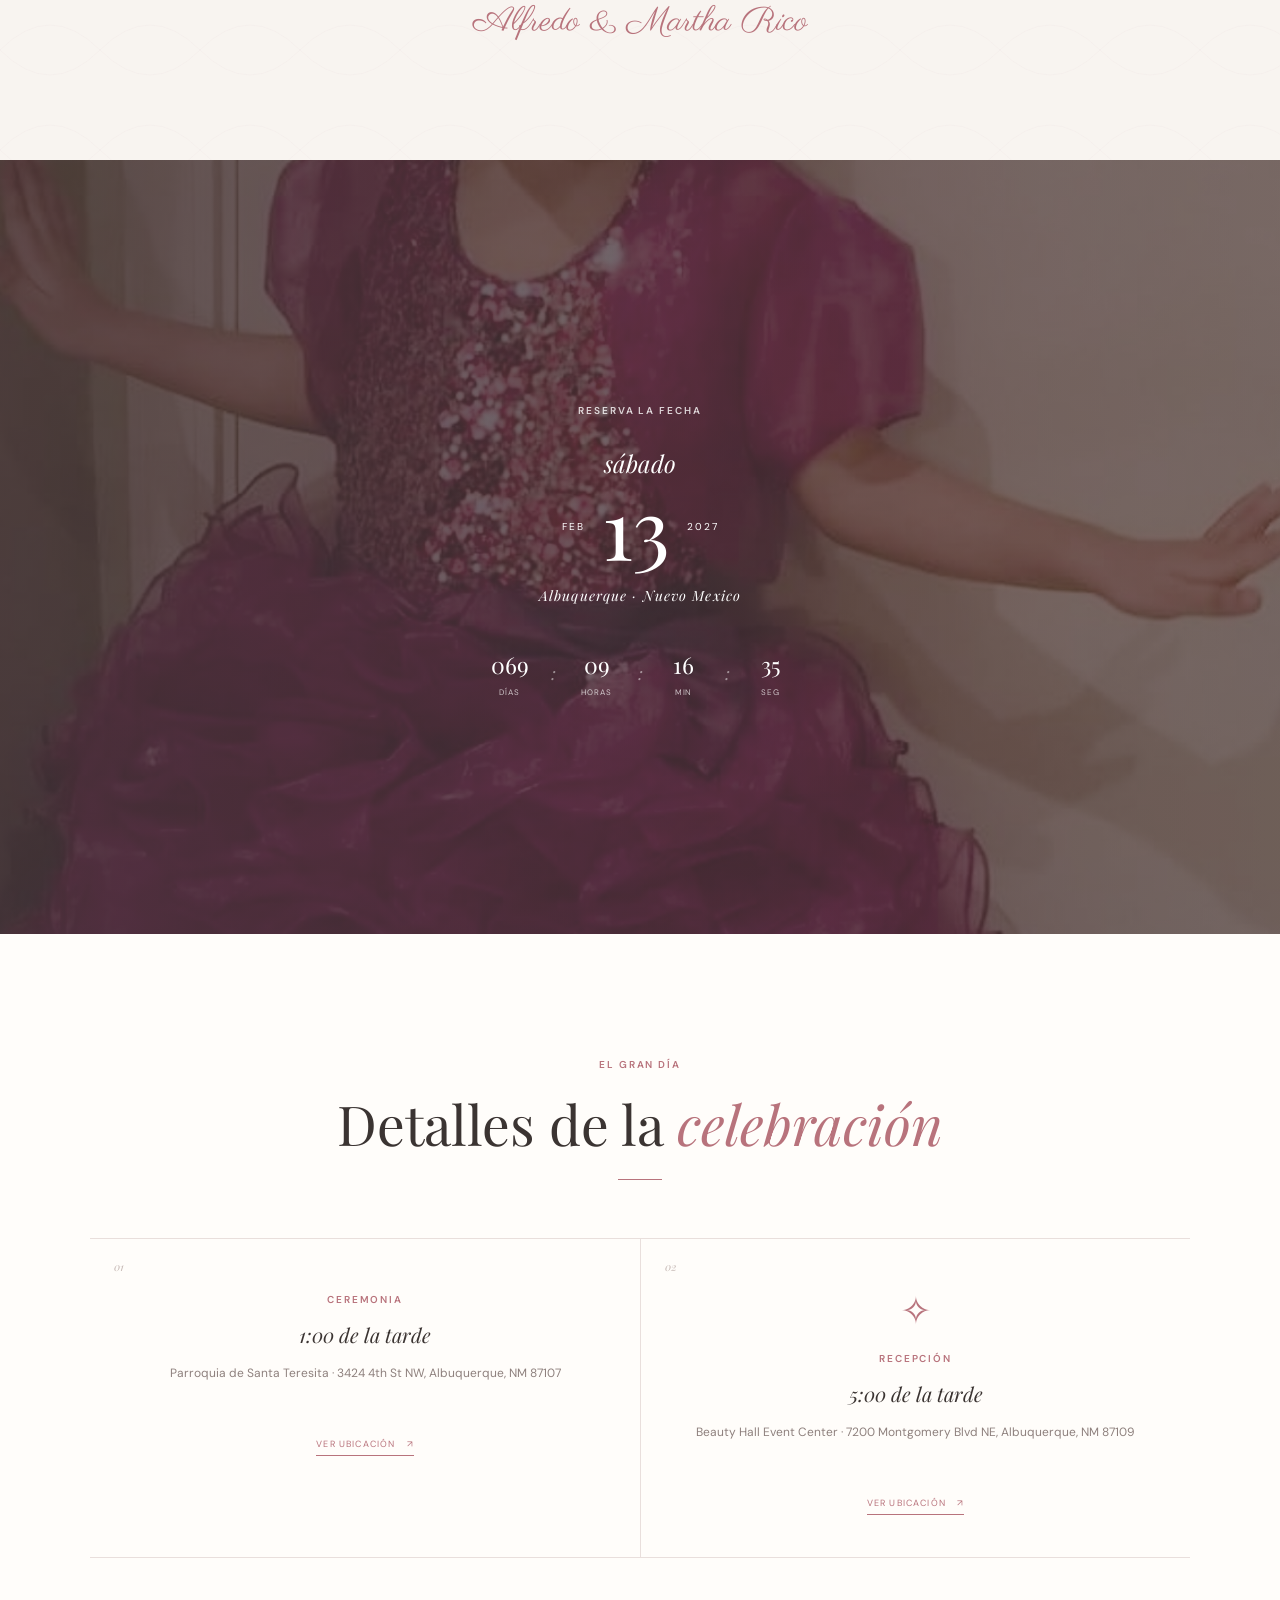
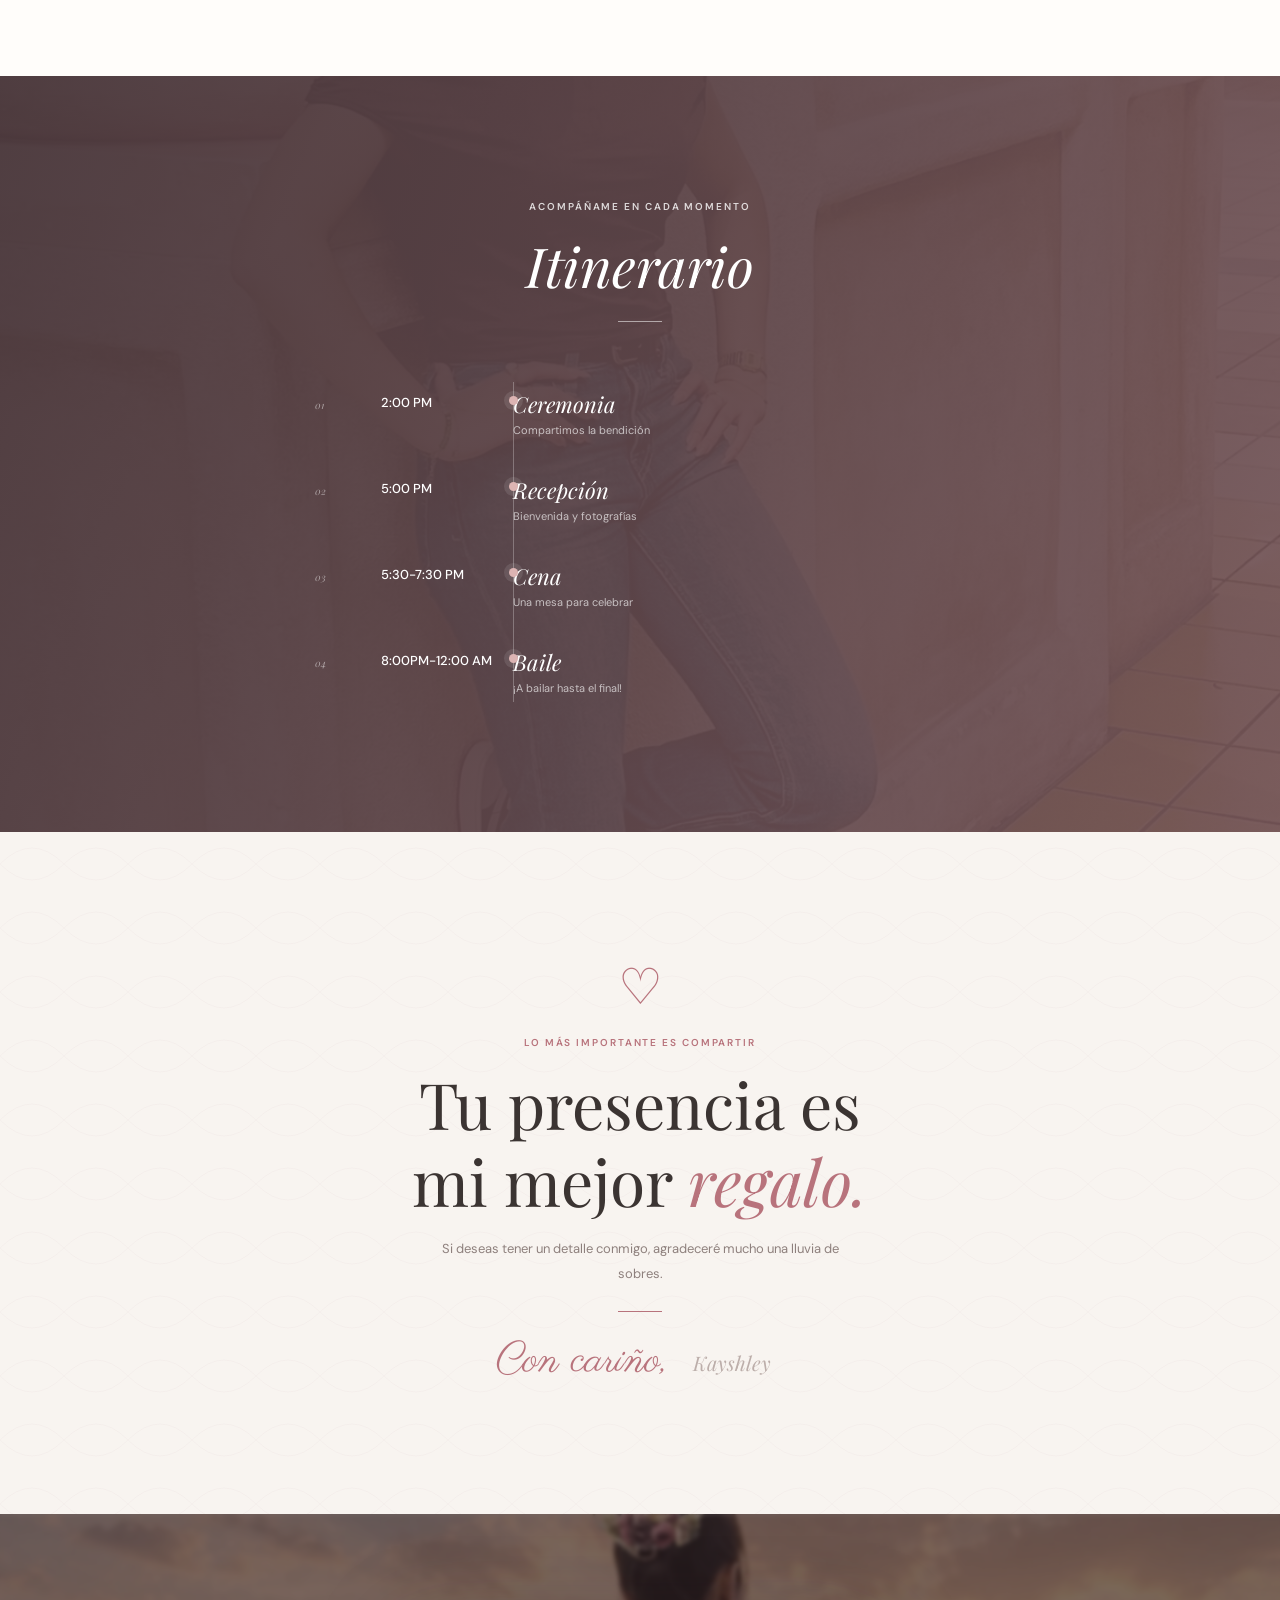
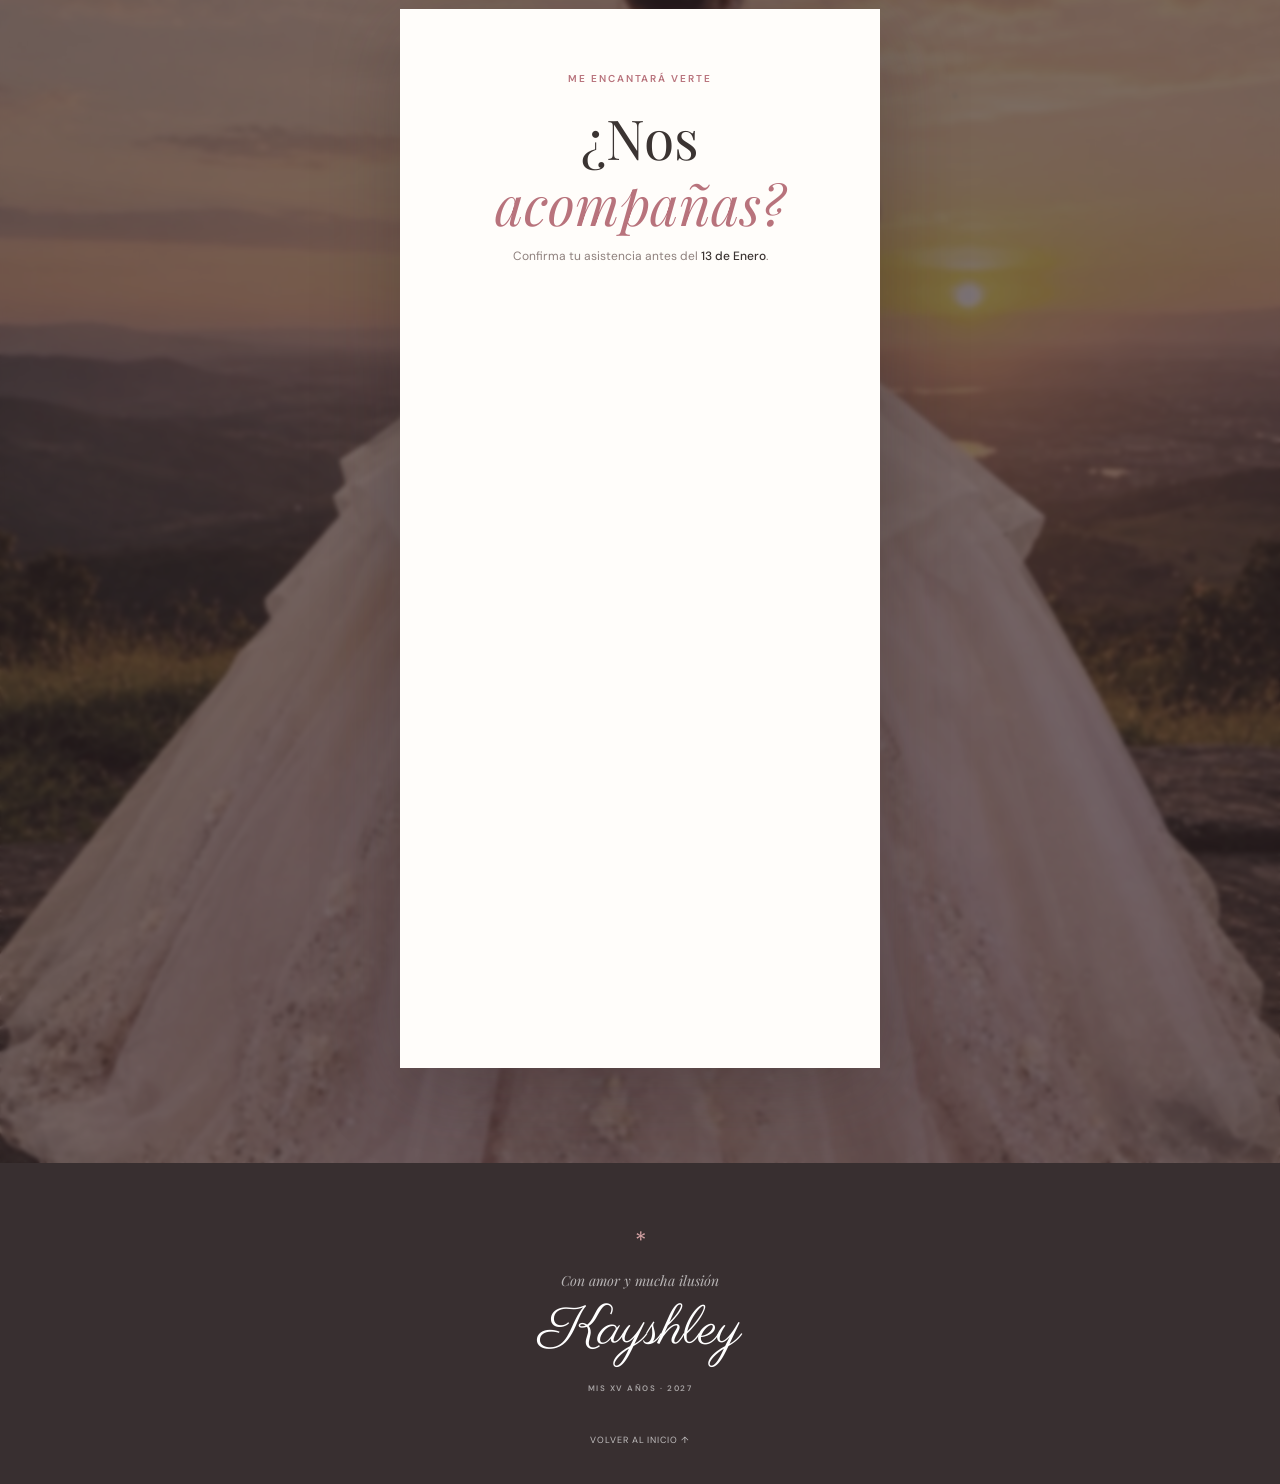
==== commit 734210be: "Add files via upload" ====
--- a/index.html
+++ b/index.html
@@ -34,7 +34,7 @@
       <div class="ornament">*</div>
       <p class="eyebrow reveal">Con mucha alegría</p>
       <h2 class="welcome-quote reveal">Hay días que se convierten<br />en recuerdos <em>para siempre.</em></h2>
-      <p class="body-copy reveal">Me encantaría que me acompañaras a celebrar esta nueva etapa, rodeada de las personas que más quiero.</p>
+      <p class="body-copy reveal">Me encantaría que me acompañen a celebrar esta nueva etapa, rodeada de las personas que más quiero.</p>
       <div class="names-block reveal">
         <span class="eyebrow">Con la bendición de mis padres</span>
         <p class="script-names" data-content="parents">Nombre de mamá <span>&</span> nombre de papá</p>
--- a/styles.css
+++ b/styles.css
@@ -3,3 +3,5 @@
 #google-form{display:block;width:100%;min-height:720px;border:0;background:transparent}@media(max-width:760px){#google-form{min-height:800px}}
 
 .date-slideshow{position:absolute;inset:0;overflow:hidden}.date-photo{opacity:0;transform:scale(1);transition:opacity 1.4s ease,transform 7s ease}.date-photo.is-active{opacity:1;transform:scale(1.035)}@media(prefers-reduced-motion:reduce){.date-photo{transition:none}.date-photo.is-active{transform:none}}
+
+.timeline:before{left:198px}.timeline-item{grid-template-columns:66px 132px minmax(0,1fr)}.timeline-time{grid-column:2;grid-row:1;white-space:nowrap;font-size:13px;font-weight:500;letter-spacing:0;padding-top:5px}.timeline-item>div{grid-column:3;min-width:0}.timeline-dot{left:194px}@media(max-width:760px){.timeline{max-width:480px}.timeline:before{left:166px}.timeline-item{grid-template-columns:42px 124px minmax(0,1fr)}.timeline-time{font-size:11px;letter-spacing:0;white-space:nowrap}.timeline-dot{left:162px}}
